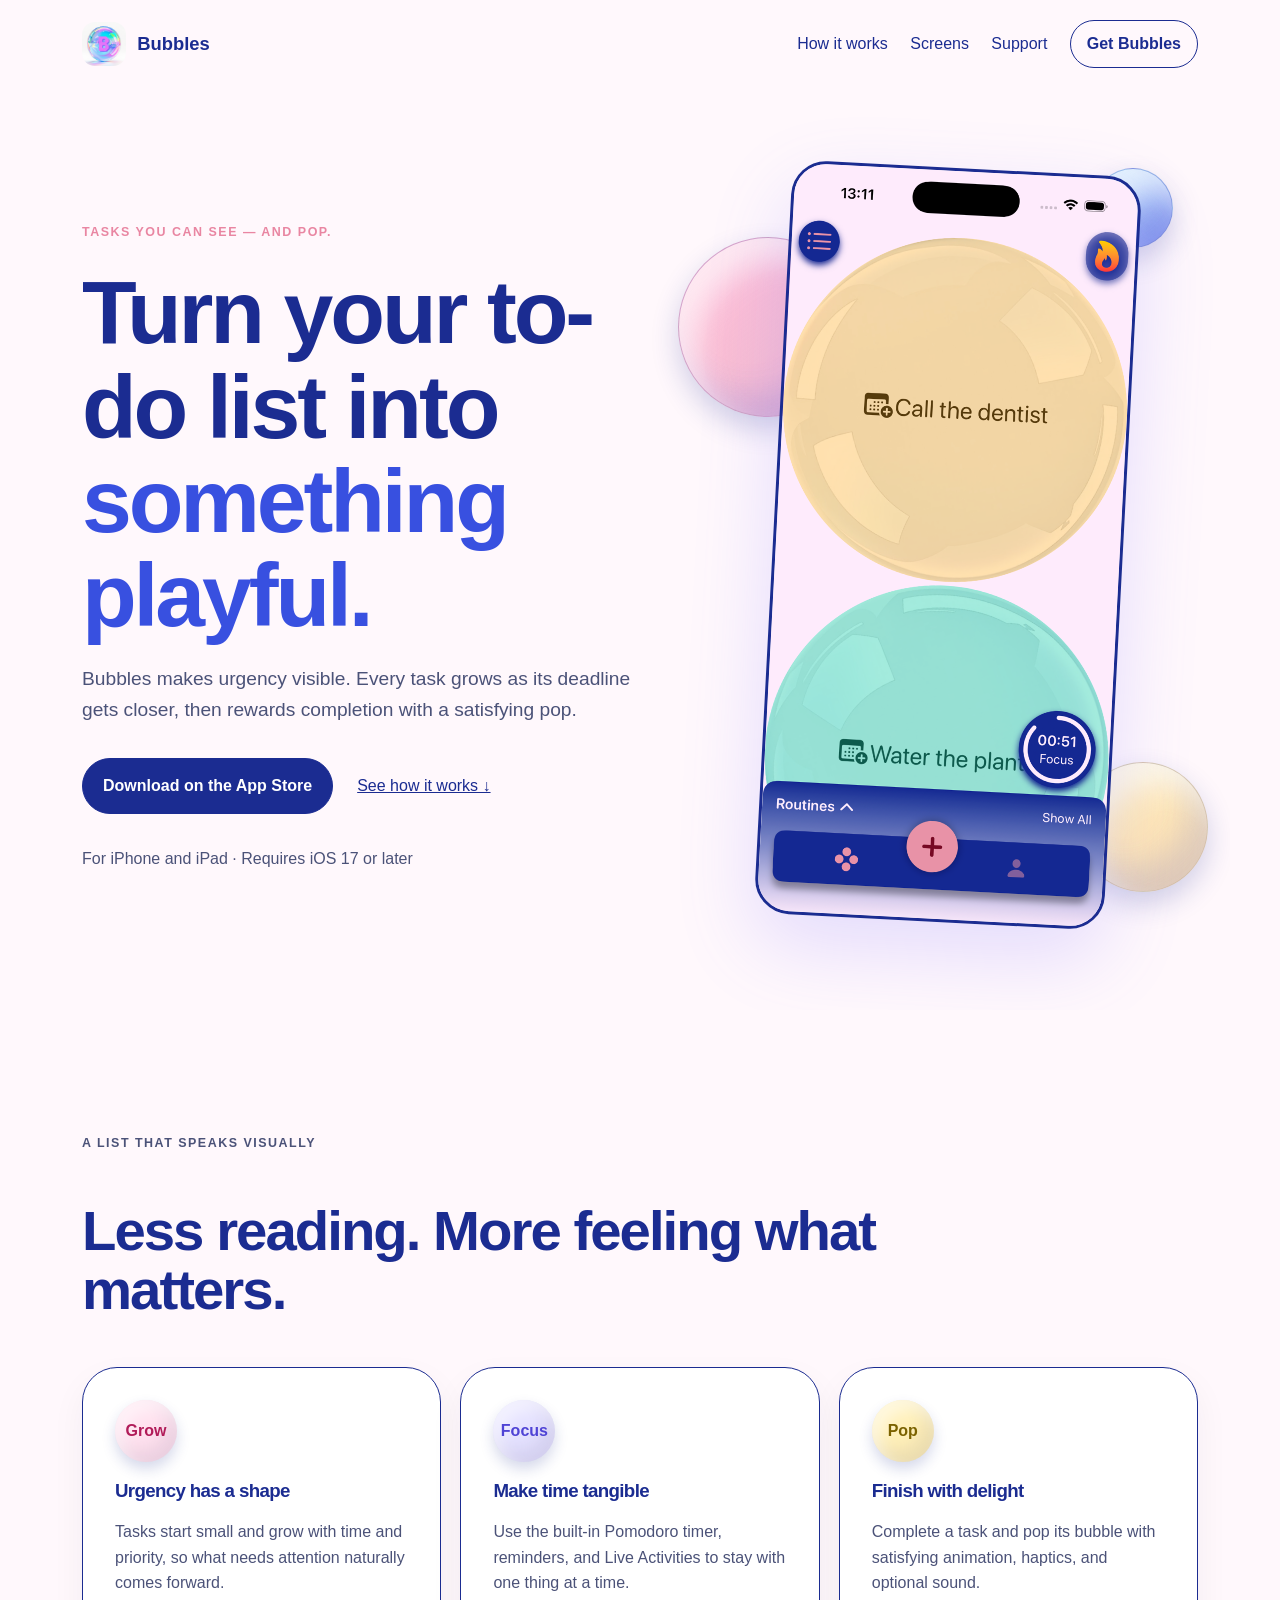
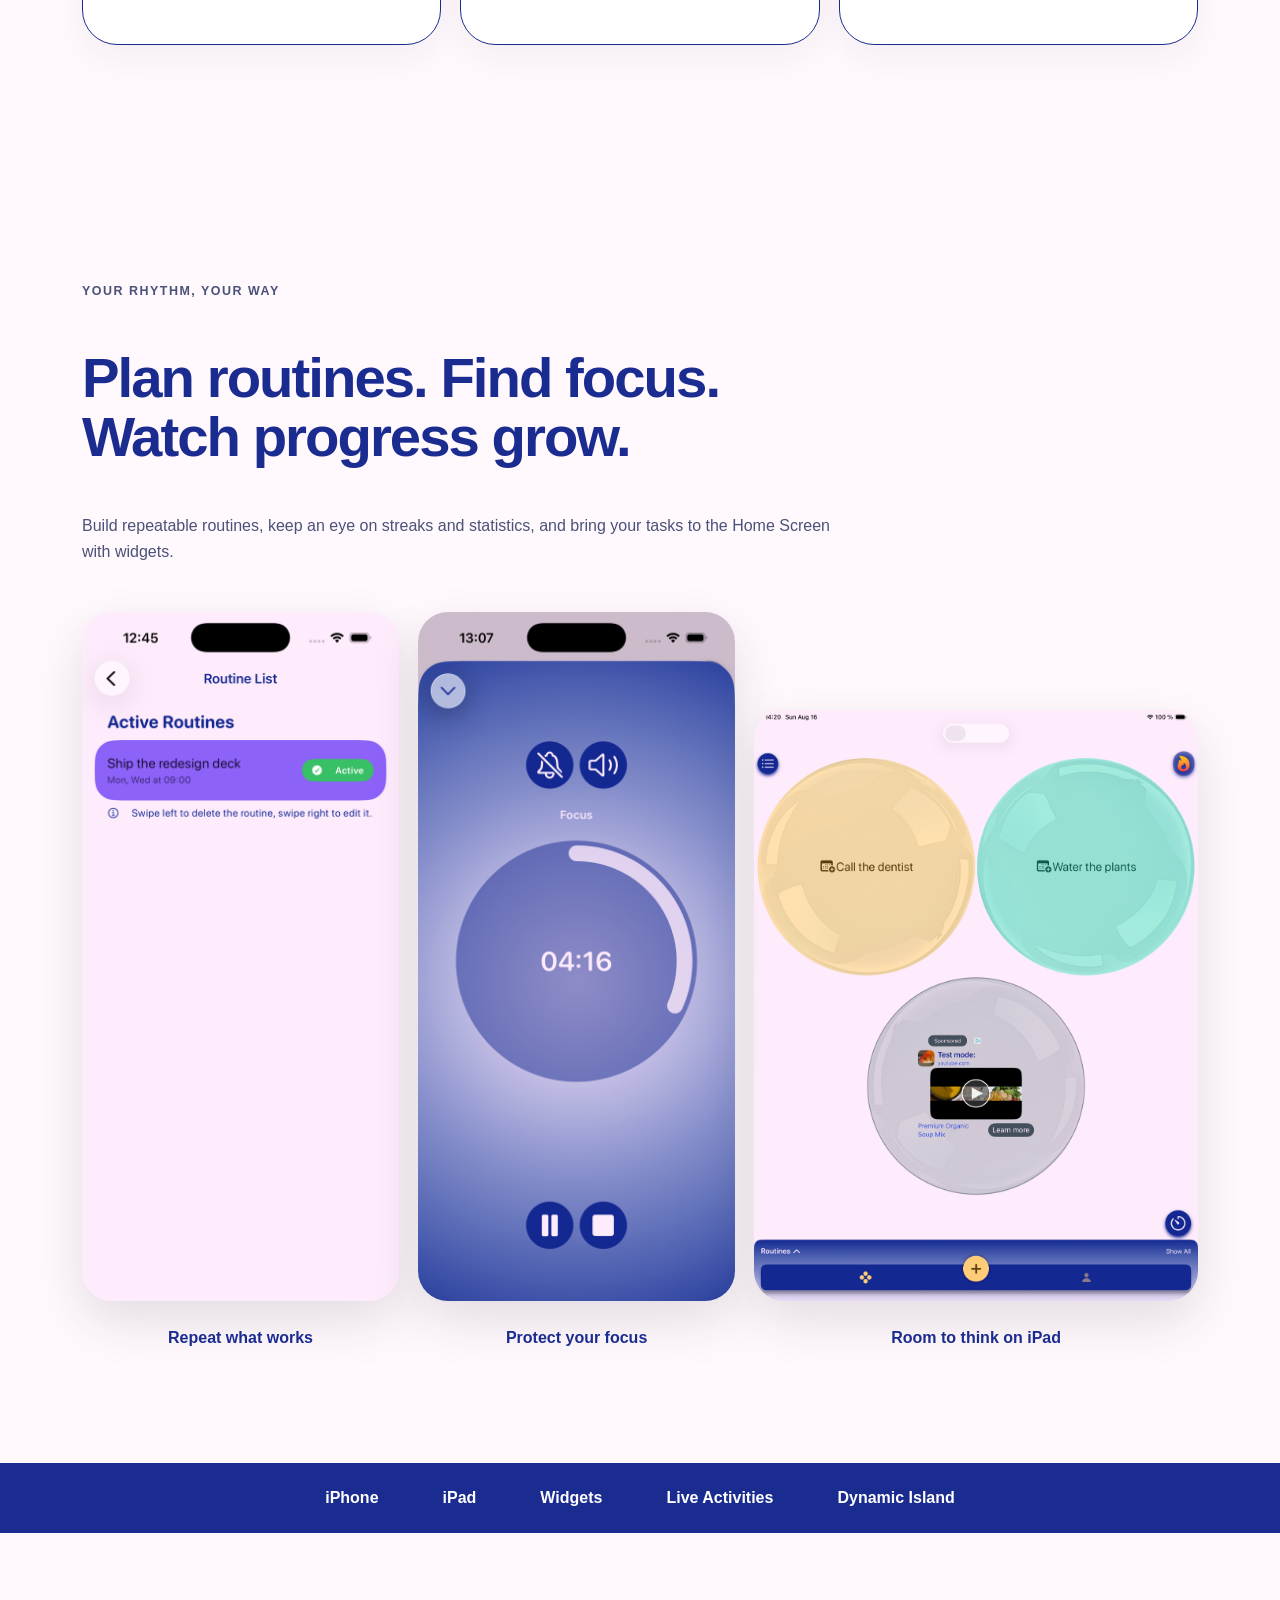
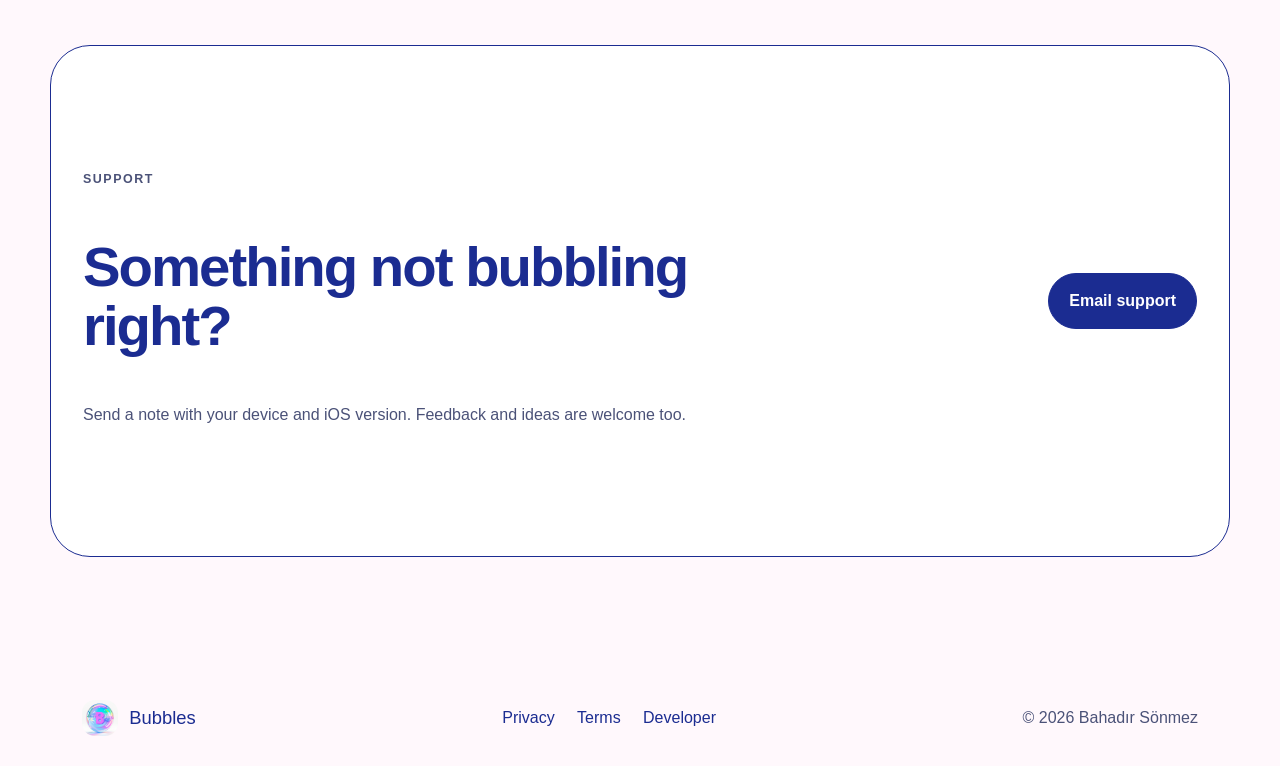
==== index.html @ a6bc2c33 "Launch app marketing site" ====
<!doctype html><html lang="en"><head><meta charset="utf-8"><meta name="viewport" content="width=device-width,initial-scale=1"><title>Bubbles — A playful task manager</title><meta name="description" content="See urgency grow, pop tasks when they are done, and make focus feel playful."><meta name="theme-color" content="#fff7fc"><meta property="og:title" content="Bubbles — Make getting things done feel playful"><meta property="og:description" content="A visual task manager with growing bubbles, routines, Pomodoro, widgets, and Live Activities."><meta property="og:image" content="https://bubbles.bahadirsonmez.com/assets/images/og-image.png"><meta property="og:url" content="https://bubbles.bahadirsonmez.com/"><meta name="twitter:card" content="summary_large_image"><meta name="apple-itunes-app" content="app-id=6738212806, app-argument=https://bubbles.bahadirsonmez.com/"><link rel="canonical" href="https://bubbles.bahadirsonmez.com/"><link rel="icon" href="/assets/images/favicon.png"><link rel="stylesheet" href="/assets/site.css"></head><body>
<a class="skip" href="#main">Skip to content</a><header><a class="logo" href="/"><img src="/assets/images/app-icon.png" width="44" height="44" alt=""><strong>Bubbles</strong></a><nav aria-label="Primary"><a href="#how">How it works</a><a href="#screens">Screens</a><a href="#support">Support</a><a class="pill" href="/download/">Get Bubbles</a></nav></header>
<main id="main"><section class="hero"><div><p class="tag">Tasks you can see — and pop.</p><h1>Turn your to-do list into <em>something playful.</em></h1><p class="intro">Bubbles makes urgency visible. Every task grows as its deadline gets closer, then rewards completion with a satisfying pop.</p><div class="actions"><a class="pill primary" href="/download/">Download on the App Store</a><a href="#how">See how it works ↓</a></div><p class="note">For iPhone and iPad · Requires iOS 17 or later</p></div><div class="art"><i class="bubble b1"></i><i class="bubble b2"></i><i class="bubble b3"></i><img src="/assets/images/bubbles-home.png" alt="Bubbles home screen showing visual tasks" width="390" height="844"></div></section>
<section id="how" class="section"><p class="tag">A list that speaks visually</p><h2>Less reading. More feeling what matters.</h2><div class="cards"><article><b>Grow</b><h3>Urgency has a shape</h3><p>Tasks start small and grow with time and priority, so what needs attention naturally comes forward.</p></article><article><b>Focus</b><h3>Make time tangible</h3><p>Use the built-in Pomodoro timer, reminders, and Live Activities to stay with one thing at a time.</p></article><article><b>Pop</b><h3>Finish with delight</h3><p>Complete a task and pop its bubble with satisfying animation, haptics, and optional sound.</p></article></div></section>
<section id="screens" class="section screens"><div><p class="tag">Your rhythm, your way</p><h2>Plan routines. Find focus. Watch progress grow.</h2><p>Build repeatable routines, keep an eye on streaks and statistics, and bring your tasks to the Home Screen with widgets.</p></div><div class="rail" aria-label="Bubbles app screenshots"><figure><img src="/assets/images/routines.png" alt="Routine list in Bubbles" loading="lazy"><figcaption>Repeat what works</figcaption></figure><figure><img src="/assets/images/pomodoro.png" alt="Pomodoro focus timer in Bubbles" loading="lazy"><figcaption>Protect your focus</figcaption></figure><figure class="wide"><img src="/assets/images/ipad.png" alt="Bubbles task view on iPad" loading="lazy"><figcaption>Room to think on iPad</figcaption></figure></div></section>
<section class="marquee" aria-label="Platforms"><span>iPhone</span><span>iPad</span><span>Widgets</span><span>Live Activities</span><span>Dynamic Island</span></section>
<section id="support" class="section support"><div><p class="tag">Support</p><h2>Something not bubbling right?</h2><p>Send a note with your device and iOS version. Feedback and ideas are welcome too.</p></div><a class="pill primary" href="mailto:sonmezbahad@gmail.com?subject=Bubbles%20Support">Email support</a></section></main>
<footer><a class="logo" href="/"><img src="/assets/images/app-icon.png" width="36" height="36" alt="">Bubbles</a><nav aria-label="Legal"><a href="/legal/privacy_policy.html">Privacy</a><a href="/legal/terms_and_conditions.html">Terms</a><a href="https://bahadirsonmez.com/">Developer</a></nav><p>© <span data-year>2026</span> Bahadır Sönmez</p></footer><script src="/assets/site.js" defer></script></body></html>
---- assets/site.css ----
:root{--ink:#272333;--muted:#696274;--paper:#fff8fc;--pink:#ff5c9d;--purple:#7468ff;--yellow:#ffd965;--line:#eadfe8}
*{box-sizing:border-box}
html{scroll-behavior:smooth}
body{margin:0;background:var(--paper);color:var(--ink);font:16px/1.6 ui-rounded,-apple-system,BlinkMacSystemFont,"Segoe UI",sans-serif}
img{max-width:100%;height:auto}
a{color:inherit}
.skip{position:fixed;top:-5rem;left:1rem;background:white;padding:.8rem;z-index:20}
.skip:focus{top:1rem}
header,footer{max-width:1180px;margin:auto;padding:1.25rem 2rem;display:flex;justify-content:space-between;align-items:center}
header nav,footer nav{display:flex;gap:1.4rem;align-items:center}
header nav a,footer nav a{text-decoration:none}
.logo{display:flex;align-items:center;gap:.7rem;text-decoration:none;font-size:1.15rem}
.logo img{border-radius:13px}
.pill{border:1px solid var(--ink);border-radius:999px;padding:.65rem 1rem;font-weight:750;text-decoration:none}
.primary{background:var(--ink);color:#fff;padding:.9rem 1.25rem}
.hero{max-width:1180px;margin:auto;min-height:730px;padding:5rem 2rem;display:grid;grid-template-columns:1.05fr .95fr;gap:4rem;align-items:center;overflow:hidden}
.tag{text-transform:uppercase;letter-spacing:.12em;color:var(--pink);font-size:.78rem;font-weight:850}
h1,h2,h3{line-height:1.05;letter-spacing:-.035em}
h1{font-size:clamp(3.2rem,7vw,6.6rem);margin:.25em 0}
h1 em{font-style:normal;color:var(--purple)}
h2{font-size:clamp(2.2rem,4.4vw,4.3rem);max-width:820px}
.intro{font-size:1.2rem;color:var(--muted);max-width:600px}
.actions{display:flex;align-items:center;gap:1.5rem;margin:2rem 0}
.note,.section p,footer p{color:var(--muted)}
.art{position:relative;text-align:center}
.art img{width:min(350px,78vw);border-radius:35px;box-shadow:0 30px 80px rgba(116,104,255,.2);transform:rotate(3deg);position:relative}
.bubble{position:absolute;border-radius:50%;filter:blur(.2px)}
.b1{width:180px;height:180px;background:var(--pink);left:-4%;top:9%}
.b2{width:130px;height:130px;background:var(--yellow);right:-2%;bottom:5%}
.b3{width:80px;height:80px;background:var(--purple);right:5%;top:0}
.section{max-width:1180px;margin:auto;padding:7rem 2rem}
.cards{display:grid;grid-template-columns:repeat(3,1fr);gap:1.2rem;margin-top:3rem}
.cards article{background:#fff;border:1px solid var(--line);border-radius:35px;padding:2rem;box-shadow:0 14px 35px rgba(39,35,51,.05)}
.cards b{display:grid;place-items:center;width:62px;height:62px;border-radius:50%;background:#ffe2ef;color:#b11c59}
.cards article:nth-child(2) b{background:#e5e2ff;color:#4f43d5}
.cards article:nth-child(3) b{background:#fff0b9;color:#7b6200}
.screens>div:first-child{max-width:780px}
.rail{display:grid;grid-template-columns:1fr 1fr 1.4fr;gap:1.2rem;align-items:end;margin-top:3rem}
.rail figure{margin:0;text-align:center}
.rail img{border-radius:30px;box-shadow:0 20px 50px rgba(39,35,51,.13)}
figcaption{font-weight:750;margin-top:1rem}
.marquee{padding:1.4rem;display:flex;gap:4rem;justify-content:center;flex-wrap:wrap;background:var(--purple);color:#fff;font-weight:800}
.support{display:flex;justify-content:space-between;align-items:center;border:1px solid var(--line);border-radius:40px;background:#fff;margin-top:7rem;margin-bottom:7rem}
.support>div{max-width:650px}
.download{max-width:720px;margin:10vh auto;text-align:center;padding:3rem 2rem}
.download>img{border-radius:28px}
.copy{border:0;background:none;text-decoration:underline;font:inherit;cursor:pointer}
@media(max-width:800px){header nav>a:not(.pill){display:none}
.hero{grid-template-columns:1fr;text-align:center;padding-top:3rem}
.art{order:-1}
.art img{width:220px}
.actions{justify-content:center;flex-wrap:wrap}
.cards{grid-template-columns:1fr}
.rail{display:flex;overflow:auto}
.rail figure{min-width:190px}
.rail .wide{min-width:310px}
.support,footer{flex-direction:column;align-items:flex-start;gap:1rem}
.section{padding-block:4.5rem}
}
@media(prefers-reduced-motion:reduce){html{scroll-behavior:auto}
.art img{transform:none}
}
:root{--ink:#1b2c91;--muted:#4b5278;--pink:#e986a2;--purple:#3850e0;--yellow:#ffcb77;--line:#cfd4f1}.primary,.marquee{background:#1b2c91}.cards article,.support{border-color:#1b2c91}
.cards b{box-shadow:inset 8px 10px 16px rgba(255,255,255,.55),inset -8px -10px 18px rgba(50,44,90,.1),0 7px 14px rgba(27,44,145,.18)}.bubble{border:1px solid rgba(27,44,145,.18);box-shadow:inset 18px 22px 28px rgba(255,255,255,.65),inset -18px -22px 30px rgba(56,80,224,.16),0 12px 28px rgba(27,44,145,.2)}
.b1{background:linear-gradient(145deg,rgba(255,174,208,.78),rgba(233,134,162,.52))}.b2{background:linear-gradient(145deg,rgba(255,239,187,.9),rgba(255,203,119,.58))}.b3{background:linear-gradient(145deg,rgba(183,232,255,.88),rgba(56,80,224,.56))}.art img{border:3px solid #1b2c91}
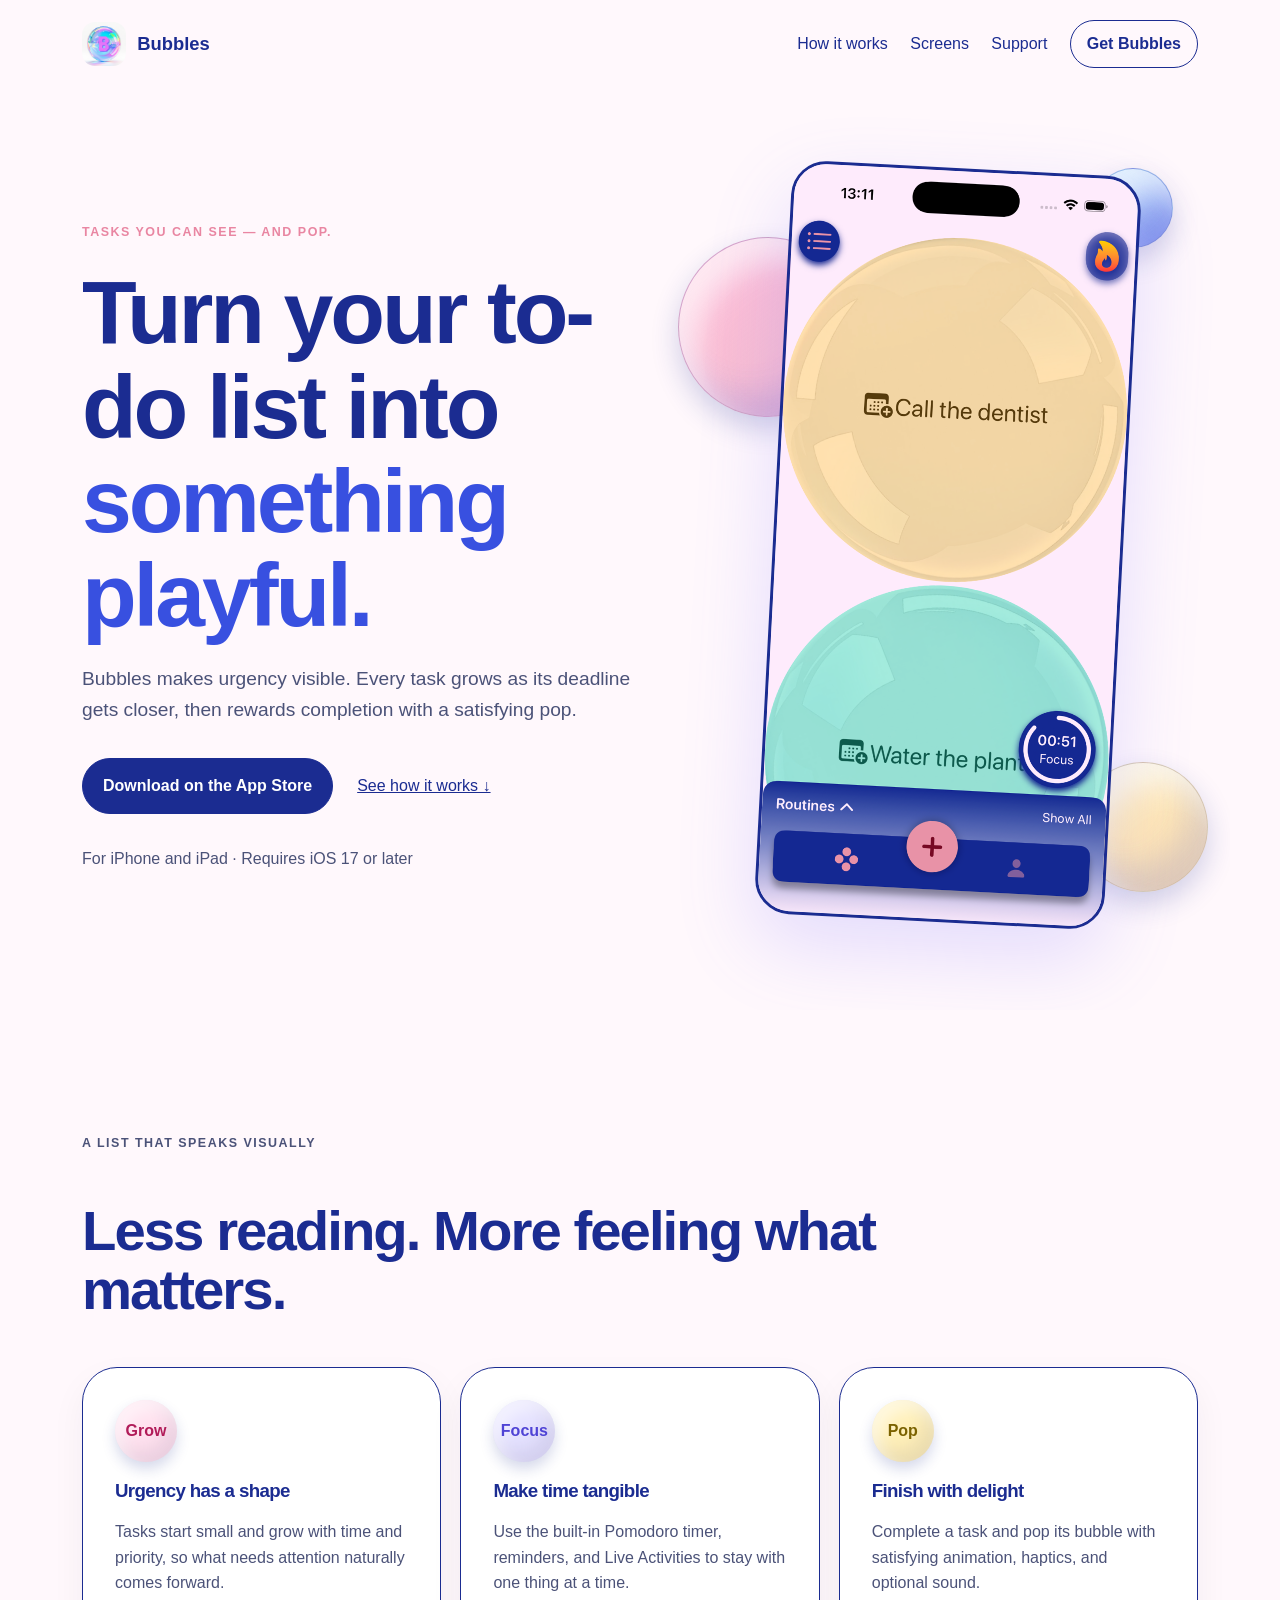
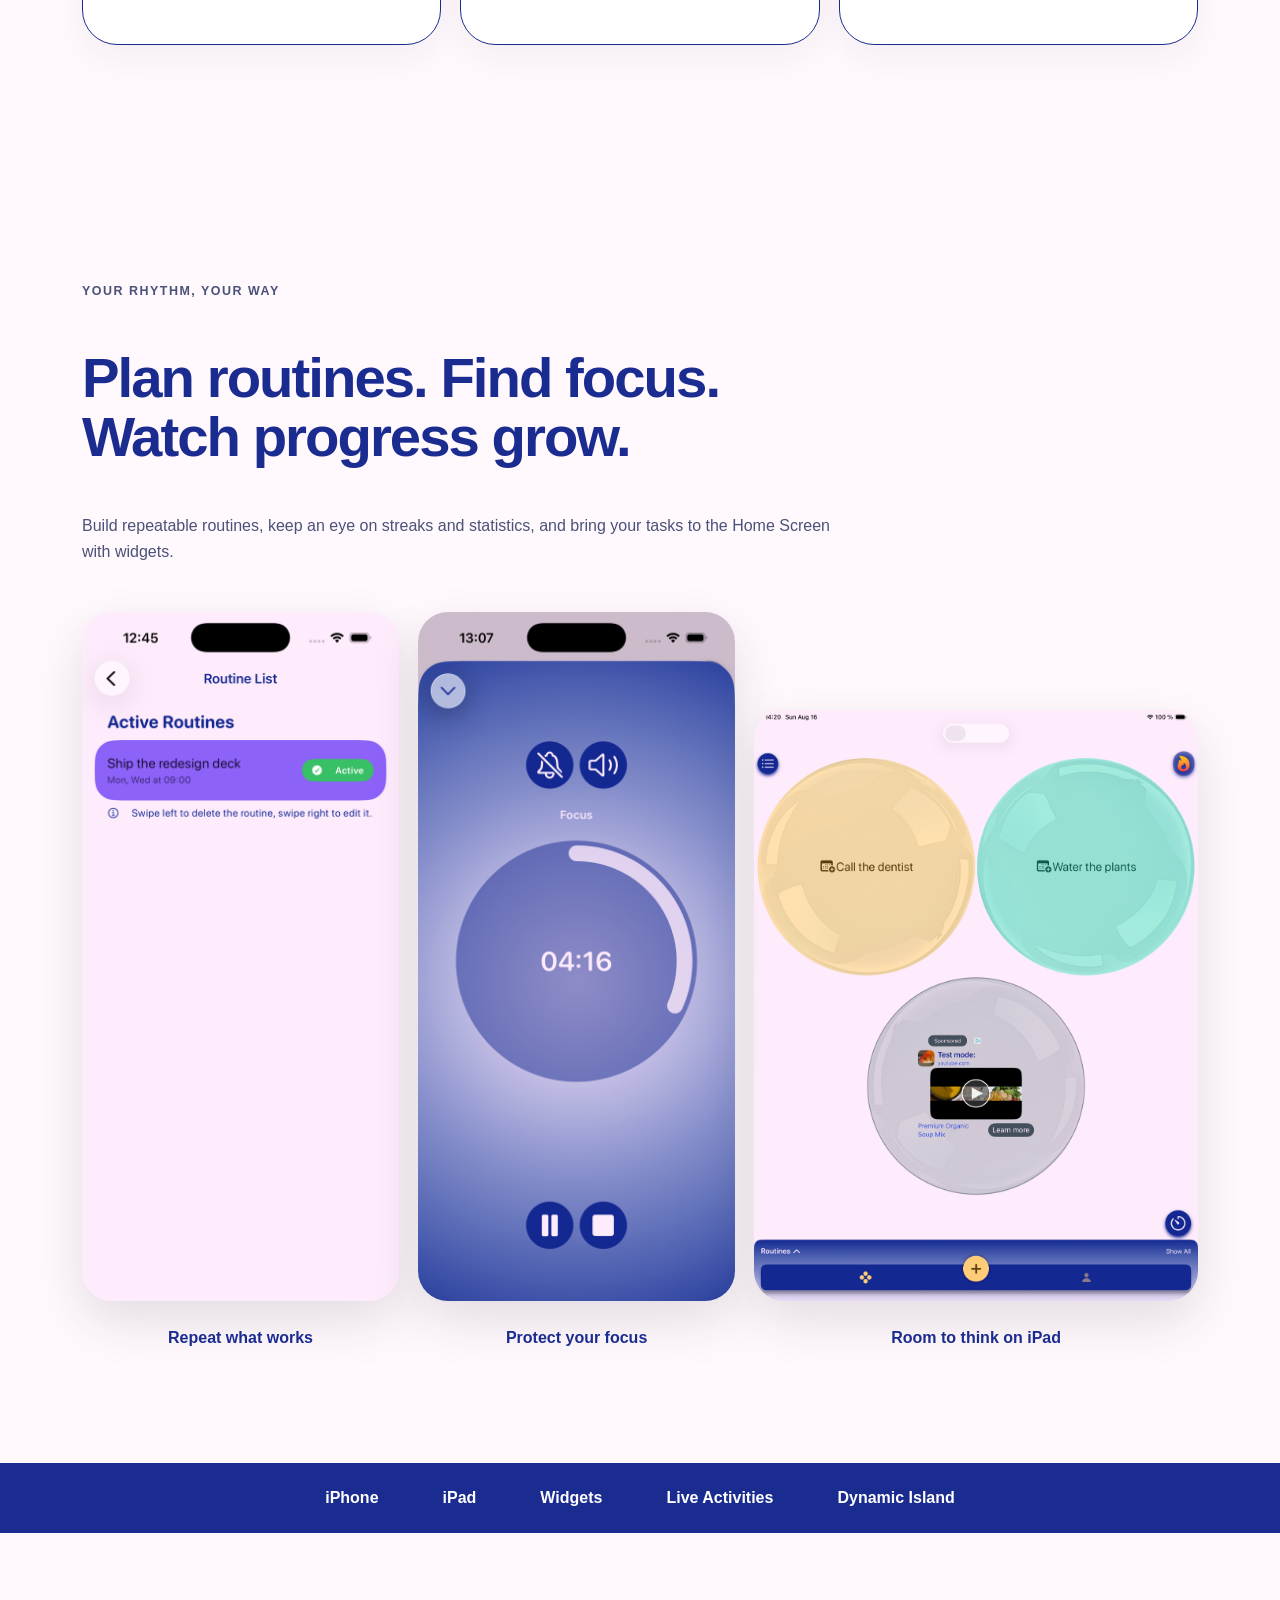
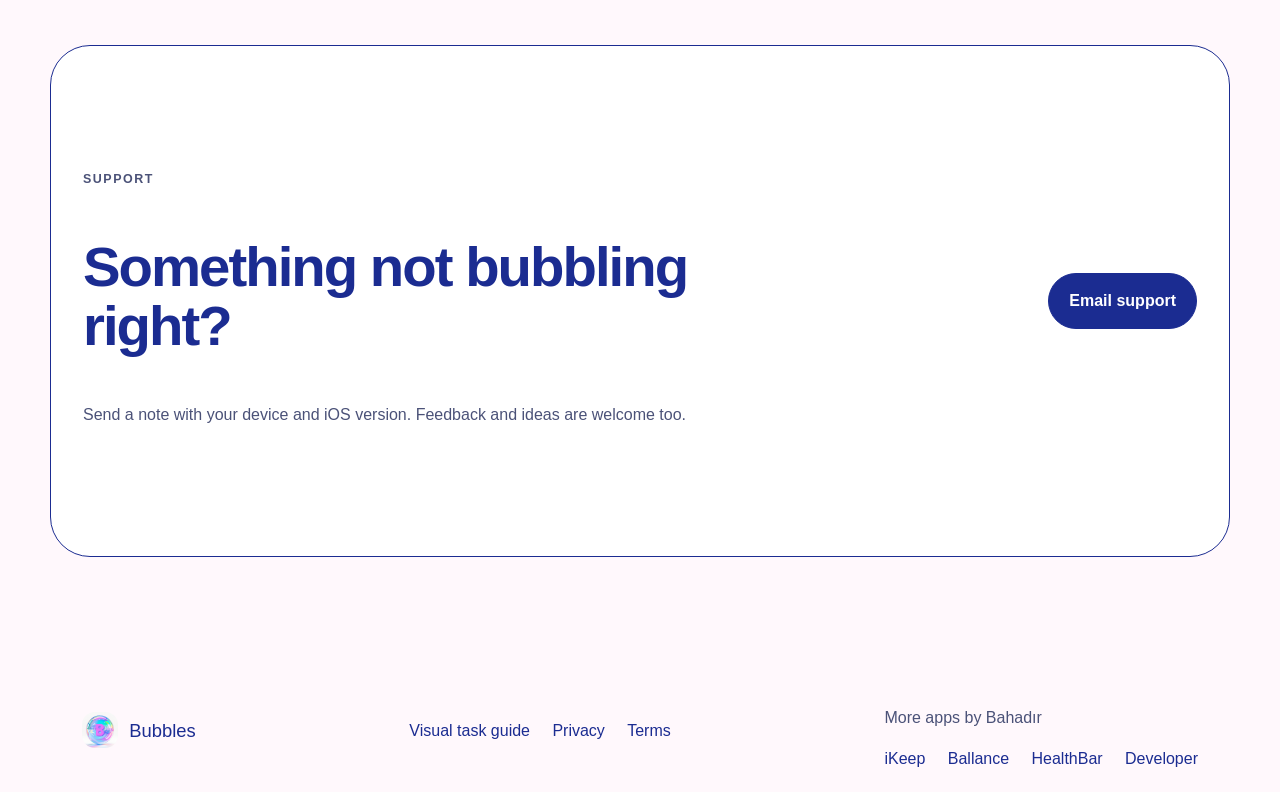
==== commit b12f236e: "Improve technical SEO and add visual task guide" ====
--- a/index.html
+++ b/index.html
@@ -1,8 +1,8 @@
-<!doctype html><html lang="en"><head><meta charset="utf-8"><meta name="viewport" content="width=device-width,initial-scale=1"><title>Bubbles — A playful task manager</title><meta name="description" content="See urgency grow, pop tasks when they are done, and make focus feel playful."><meta name="theme-color" content="#fff7fc"><meta property="og:title" content="Bubbles — Make getting things done feel playful"><meta property="og:description" content="A visual task manager with growing bubbles, routines, Pomodoro, widgets, and Live Activities."><meta property="og:image" content="https://bubbles.bahadirsonmez.com/assets/images/og-image.png"><meta property="og:url" content="https://bubbles.bahadirsonmez.com/"><meta name="twitter:card" content="summary_large_image"><meta name="apple-itunes-app" content="app-id=6738212806, app-argument=https://bubbles.bahadirsonmez.com/"><link rel="canonical" href="https://bubbles.bahadirsonmez.com/"><link rel="icon" href="/assets/images/favicon.png"><link rel="stylesheet" href="/assets/site.css"></head><body>
+<!doctype html><html lang="en"><head><meta charset="utf-8"><meta name="viewport" content="width=device-width,initial-scale=1"><title>Bubbles — Visual Task Manager for iPhone &amp; iPad</title><meta name="description" content="A playful visual task manager where tasks grow with urgency. Plan routines, focus with Pomodoro, and track progress on iPhone and iPad."><meta name="theme-color" content="#fff7fc"><meta property="og:type" content="website"><meta property="og:site_name" content="Bubbles"><meta property="og:locale" content="en_US"><meta property="og:title" content="Bubbles — A Visual Task Manager"><meta property="og:description" content="See urgency grow, focus with Pomodoro, and pop tasks when they are done."><meta property="og:image" content="https://bubbles.bahadirsonmez.com/assets/images/og-image.png"><meta property="og:image:width" content="1200"><meta property="og:image:height" content="630"><meta property="og:image:alt" content="Bubbles visual task manager"><meta property="og:url" content="https://bubbles.bahadirsonmez.com/"><meta name="twitter:card" content="summary_large_image"><meta name="twitter:title" content="Bubbles — A Visual Task Manager"><meta name="twitter:description" content="Growing task bubbles, routines, Pomodoro, widgets, and Live Activities for iPhone and iPad."><meta name="twitter:image" content="https://bubbles.bahadirsonmez.com/assets/images/og-image.png"><meta name="twitter:image:alt" content="Bubbles visual task manager"><meta name="apple-itunes-app" content="app-id=6738212806, app-argument=https://bubbles.bahadirsonmez.com/"><link rel="canonical" href="https://bubbles.bahadirsonmez.com/"><link rel="icon" href="/assets/images/favicon.png"><link rel="stylesheet" href="/assets/site.css"><script type="application/ld+json">{"@context":"https://schema.org","@type":"SoftwareApplication","name":"Bubbles","applicationCategory":"ProductivityApplication","operatingSystem":"iOS 17 or later, iPadOS","description":"A visual task manager with growing task bubbles, routines, Pomodoro focus sessions, widgets, and Live Activities.","image":"https://bubbles.bahadirsonmez.com/assets/images/app-icon.png","url":"https://bubbles.bahadirsonmez.com/","downloadUrl":"https://apps.apple.com/app/id6738212806","installUrl":"https://apps.apple.com/app/id6738212806","offers":{"@type":"Offer","price":"0","priceCurrency":"USD"},"author":{"@type":"Person","name":"Bahadır Sönmez","url":"https://bahadirsonmez.com/"}}</script></head><body>
 <a class="skip" href="#main">Skip to content</a><header><a class="logo" href="/"><img src="/assets/images/app-icon.png" width="44" height="44" alt=""><strong>Bubbles</strong></a><nav aria-label="Primary"><a href="#how">How it works</a><a href="#screens">Screens</a><a href="#support">Support</a><a class="pill" href="/download/">Get Bubbles</a></nav></header>
 <main id="main"><section class="hero"><div><p class="tag">Tasks you can see — and pop.</p><h1>Turn your to-do list into <em>something playful.</em></h1><p class="intro">Bubbles makes urgency visible. Every task grows as its deadline gets closer, then rewards completion with a satisfying pop.</p><div class="actions"><a class="pill primary" href="/download/">Download on the App Store</a><a href="#how">See how it works ↓</a></div><p class="note">For iPhone and iPad · Requires iOS 17 or later</p></div><div class="art"><i class="bubble b1"></i><i class="bubble b2"></i><i class="bubble b3"></i><img src="/assets/images/bubbles-home.png" alt="Bubbles home screen showing visual tasks" width="390" height="844"></div></section>
 <section id="how" class="section"><p class="tag">A list that speaks visually</p><h2>Less reading. More feeling what matters.</h2><div class="cards"><article><b>Grow</b><h3>Urgency has a shape</h3><p>Tasks start small and grow with time and priority, so what needs attention naturally comes forward.</p></article><article><b>Focus</b><h3>Make time tangible</h3><p>Use the built-in Pomodoro timer, reminders, and Live Activities to stay with one thing at a time.</p></article><article><b>Pop</b><h3>Finish with delight</h3><p>Complete a task and pop its bubble with satisfying animation, haptics, and optional sound.</p></article></div></section>
 <section id="screens" class="section screens"><div><p class="tag">Your rhythm, your way</p><h2>Plan routines. Find focus. Watch progress grow.</h2><p>Build repeatable routines, keep an eye on streaks and statistics, and bring your tasks to the Home Screen with widgets.</p></div><div class="rail" aria-label="Bubbles app screenshots"><figure><img src="/assets/images/routines.png" alt="Routine list in Bubbles" loading="lazy"><figcaption>Repeat what works</figcaption></figure><figure><img src="/assets/images/pomodoro.png" alt="Pomodoro focus timer in Bubbles" loading="lazy"><figcaption>Protect your focus</figcaption></figure><figure class="wide"><img src="/assets/images/ipad.png" alt="Bubbles task view on iPad" loading="lazy"><figcaption>Room to think on iPad</figcaption></figure></div></section>
 <section class="marquee" aria-label="Platforms"><span>iPhone</span><span>iPad</span><span>Widgets</span><span>Live Activities</span><span>Dynamic Island</span></section>
 <section id="support" class="section support"><div><p class="tag">Support</p><h2>Something not bubbling right?</h2><p>Send a note with your device and iOS version. Feedback and ideas are welcome too.</p></div><a class="pill primary" href="mailto:sonmezbahad@gmail.com?subject=Bubbles%20Support">Email support</a></section></main>
-<footer><a class="logo" href="/"><img src="/assets/images/app-icon.png" width="36" height="36" alt="">Bubbles</a><nav aria-label="Legal"><a href="/legal/privacy_policy.html">Privacy</a><a href="/legal/terms_and_conditions.html">Terms</a><a href="https://bahadirsonmez.com/">Developer</a></nav><p>© <span data-year>2026</span> Bahadır Sönmez</p></footer><script src="/assets/site.js" defer></script></body></html>
+<footer><a class="logo" href="/"><img src="/assets/images/app-icon.png" width="36" height="36" alt="">Bubbles</a><nav aria-label="Explore"><a href="/visual-task-manager/">Visual task guide</a><a href="/legal/privacy_policy.html">Privacy</a><a href="/legal/terms_and_conditions.html">Terms</a></nav><div><p>More apps by Bahadır</p><nav aria-label="More apps by Bahadır Sönmez"><a href="https://ikeep.bahadirsonmez.com/">iKeep</a><a href="https://ballance.bahadirsonmez.com/">Ballance</a><a href="https://healthbar.bahadirsonmez.com/">HealthBar</a><a href="https://bahadirsonmez.com/">Developer</a></nav></div></footer><script src="/assets/site.js" defer></script></body></html>
--- a/assets/site.css
+++ b/assets/site.css
@@ -45,6 +45,7 @@
 .download{max-width:720px;margin:10vh auto;text-align:center;padding:3rem 2rem}
 .download>img{border-radius:28px}
 .copy{border:0;background:none;text-decoration:underline;font:inherit;cursor:pointer}
+.legal{max-width:850px;margin:auto;padding:3rem 2rem}.legal h1{font-size:clamp(2.5rem,7vw,4.5rem)}.legal h2{font-size:1.8rem;margin-top:2.2rem}.legal h3{font-size:1.25rem}.legal p,.legal li{color:var(--muted)}
 @media(max-width:800px){header nav>a:not(.pill){display:none}
 .hero{grid-template-columns:1fr;text-align:center;padding-top:3rem}
 .art{order:-1}
@@ -60,6 +61,7 @@
 @media(prefers-reduced-motion:reduce){html{scroll-behavior:auto}
 .art img{transform:none}
 }
+.usecase-hero{min-height:640px}.faq-list{max-width:860px;margin:2.5rem 0}.faq-list details{background:#fff;border:1px solid var(--line);border-radius:22px;padding:1.1rem 1.3rem;margin:.8rem 0}.faq-list summary{font-weight:800;cursor:pointer}.faq-list details p{margin-bottom:.2rem}
 :root{--ink:#1b2c91;--muted:#4b5278;--pink:#e986a2;--purple:#3850e0;--yellow:#ffcb77;--line:#cfd4f1}.primary,.marquee{background:#1b2c91}.cards article,.support{border-color:#1b2c91}
 .cards b{box-shadow:inset 8px 10px 16px rgba(255,255,255,.55),inset -8px -10px 18px rgba(50,44,90,.1),0 7px 14px rgba(27,44,145,.18)}.bubble{border:1px solid rgba(27,44,145,.18);box-shadow:inset 18px 22px 28px rgba(255,255,255,.65),inset -18px -22px 30px rgba(56,80,224,.16),0 12px 28px rgba(27,44,145,.2)}
 .b1{background:linear-gradient(145deg,rgba(255,174,208,.78),rgba(233,134,162,.52))}.b2{background:linear-gradient(145deg,rgba(255,239,187,.9),rgba(255,203,119,.58))}.b3{background:linear-gradient(145deg,rgba(183,232,255,.88),rgba(56,80,224,.56))}.art img{border:3px solid #1b2c91}
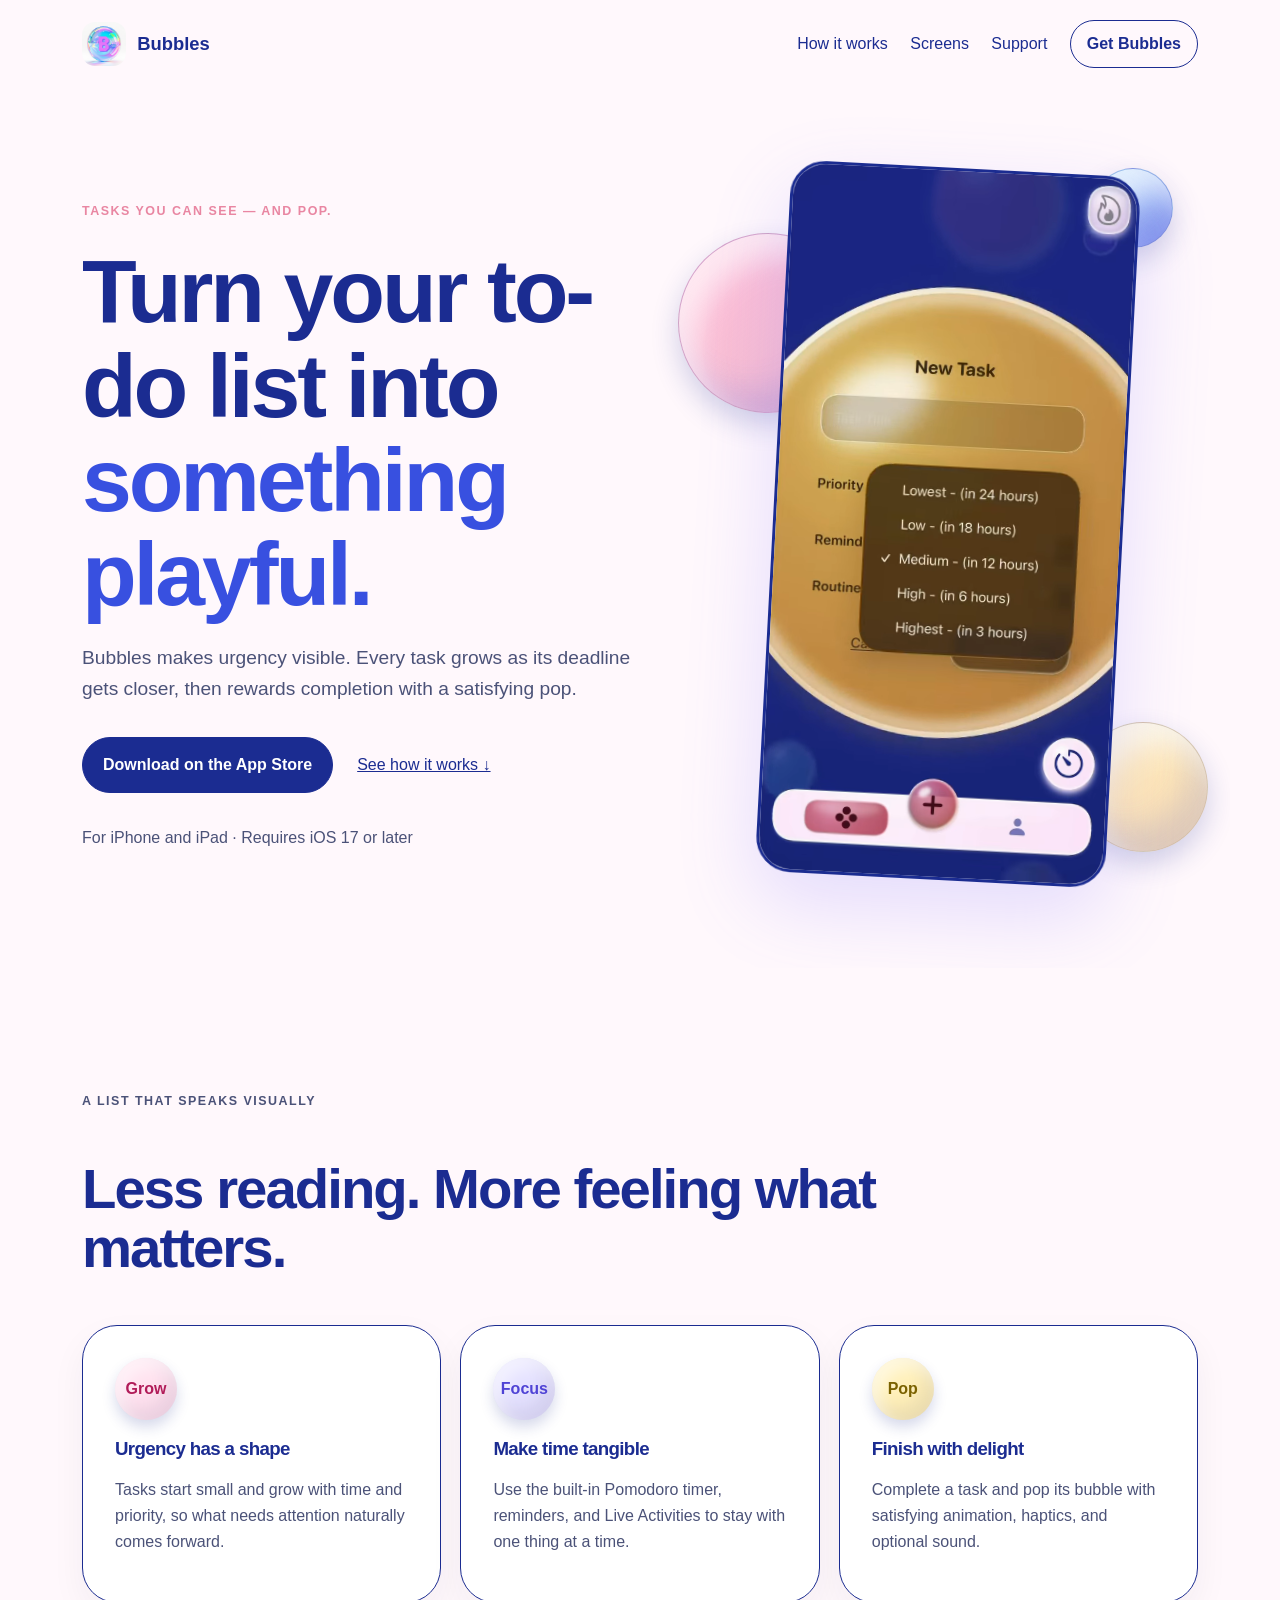
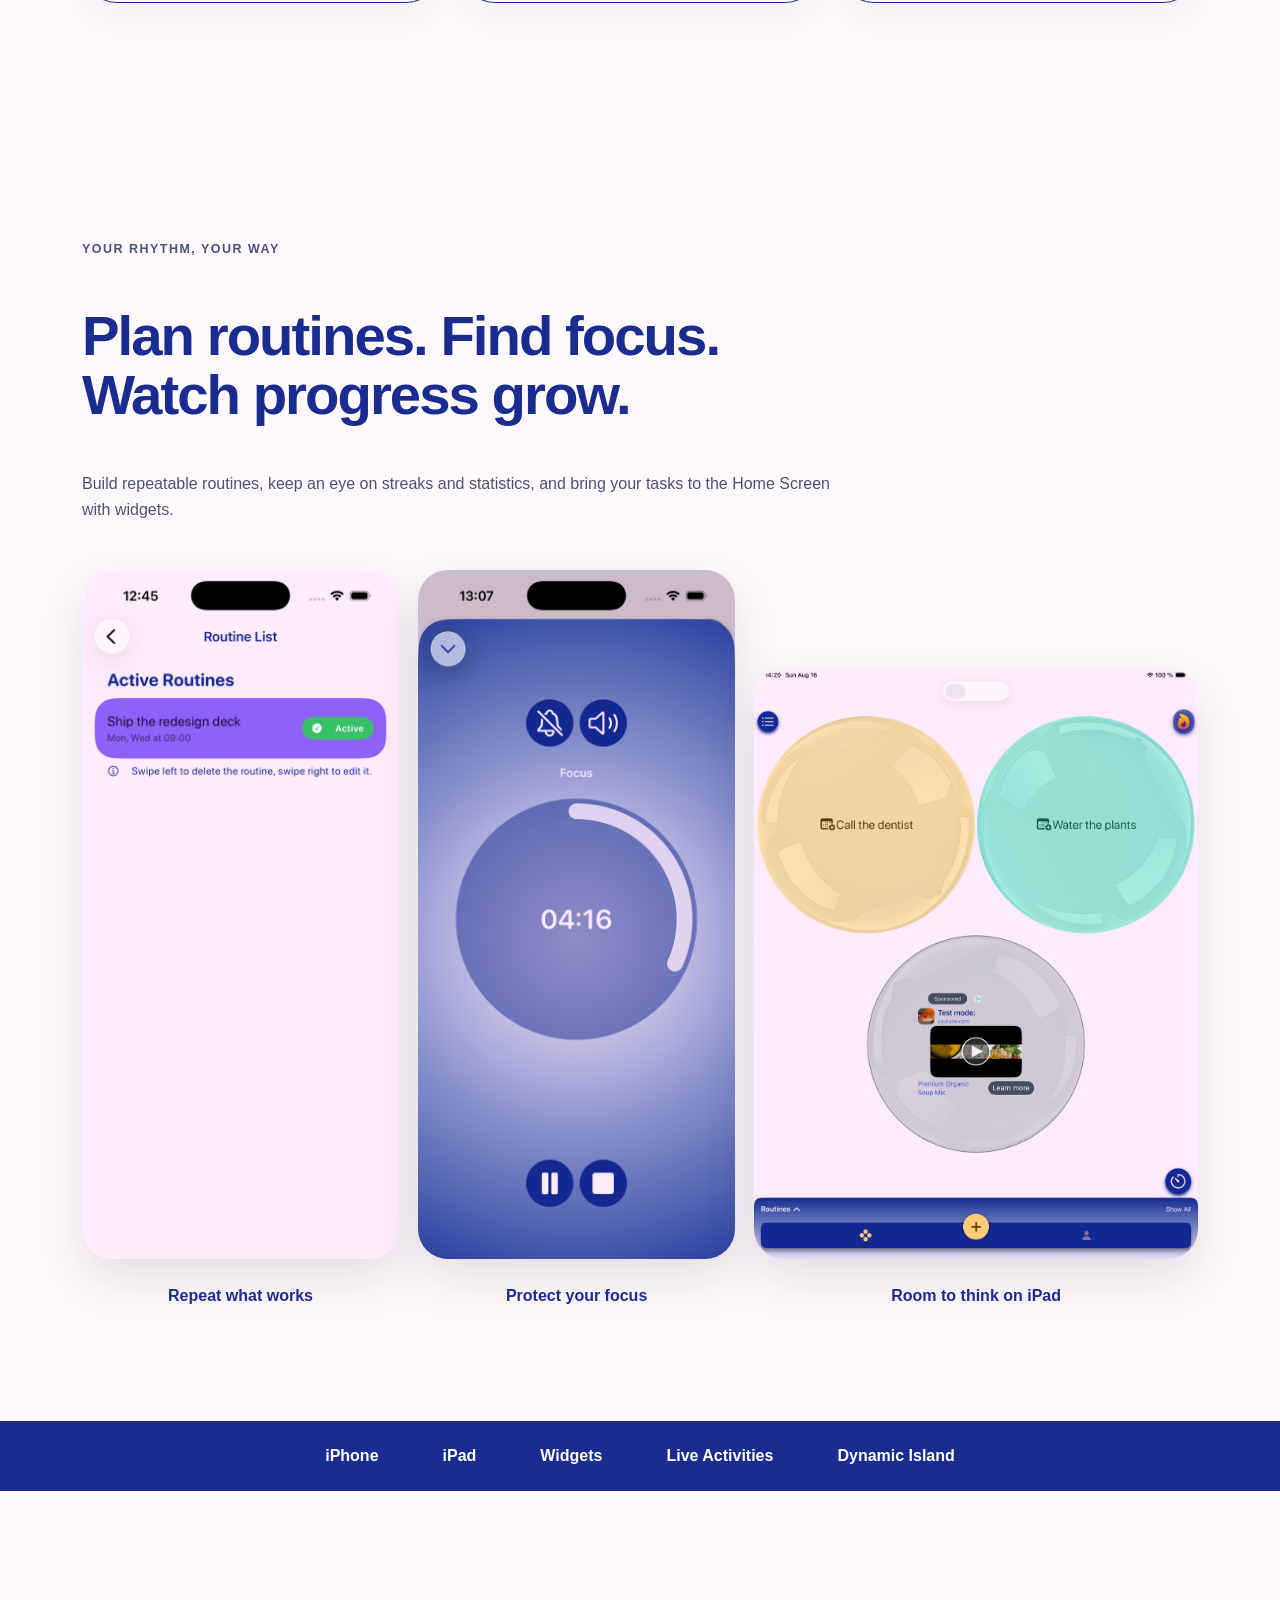
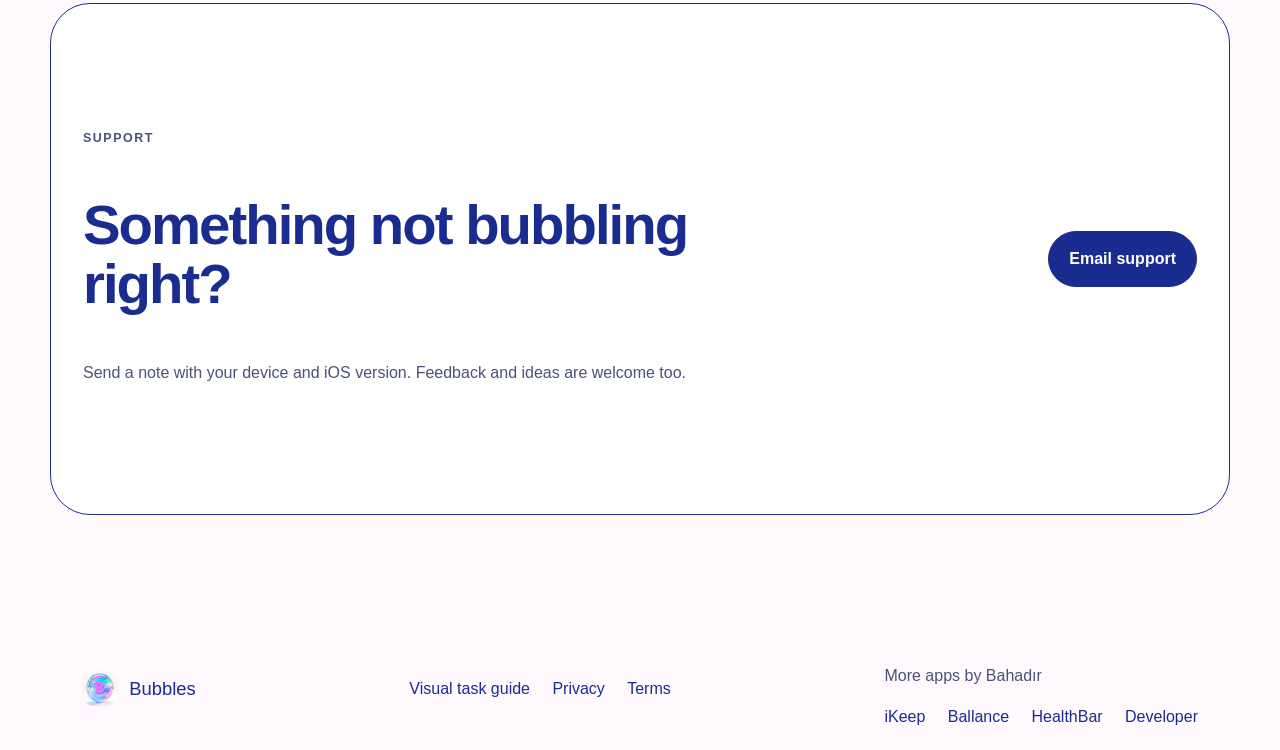
==== commit 1a9d961c: "feat: add optimized looping hero demo" ====
--- a/index.html
+++ b/index.html
@@ -1,6 +1,6 @@
 <!doctype html><html lang="en"><head><meta charset="utf-8"><meta name="viewport" content="width=device-width,initial-scale=1"><title>Bubbles — Visual Task Manager for iPhone &amp; iPad</title><meta name="description" content="A playful visual task manager where tasks grow with urgency. Plan routines, focus with Pomodoro, and track progress on iPhone and iPad."><meta name="theme-color" content="#fff7fc"><meta property="og:type" content="website"><meta property="og:site_name" content="Bubbles"><meta property="og:locale" content="en_US"><meta property="og:title" content="Bubbles — A Visual Task Manager"><meta property="og:description" content="See urgency grow, focus with Pomodoro, and pop tasks when they are done."><meta property="og:image" content="https://bubbles.bahadirsonmez.com/assets/images/og-image.png"><meta property="og:image:width" content="1200"><meta property="og:image:height" content="630"><meta property="og:image:alt" content="Bubbles visual task manager"><meta property="og:url" content="https://bubbles.bahadirsonmez.com/"><meta name="twitter:card" content="summary_large_image"><meta name="twitter:title" content="Bubbles — A Visual Task Manager"><meta name="twitter:description" content="Growing task bubbles, routines, Pomodoro, widgets, and Live Activities for iPhone and iPad."><meta name="twitter:image" content="https://bubbles.bahadirsonmez.com/assets/images/og-image.png"><meta name="twitter:image:alt" content="Bubbles visual task manager"><meta name="apple-itunes-app" content="app-id=6738212806, app-argument=https://bubbles.bahadirsonmez.com/"><link rel="canonical" href="https://bubbles.bahadirsonmez.com/"><link rel="icon" href="/assets/images/favicon.png"><link rel="stylesheet" href="/assets/site.css"><script type="application/ld+json">{"@context":"https://schema.org","@type":"SoftwareApplication","name":"Bubbles","applicationCategory":"ProductivityApplication","operatingSystem":"iOS 17 or later, iPadOS","description":"A visual task manager with growing task bubbles, routines, Pomodoro focus sessions, widgets, and Live Activities.","image":"https://bubbles.bahadirsonmez.com/assets/images/app-icon.png","url":"https://bubbles.bahadirsonmez.com/","downloadUrl":"https://apps.apple.com/app/id6738212806","installUrl":"https://apps.apple.com/app/id6738212806","offers":{"@type":"Offer","price":"0","priceCurrency":"USD"},"author":{"@type":"Person","name":"Bahadır Sönmez","url":"https://bahadirsonmez.com/"}}</script></head><body>
 <a class="skip" href="#main">Skip to content</a><header><a class="logo" href="/"><img src="/assets/images/app-icon.png" width="44" height="44" alt=""><strong>Bubbles</strong></a><nav aria-label="Primary"><a href="#how">How it works</a><a href="#screens">Screens</a><a href="#support">Support</a><a class="pill" href="/download/">Get Bubbles</a></nav></header>
-<main id="main"><section class="hero"><div><p class="tag">Tasks you can see — and pop.</p><h1>Turn your to-do list into <em>something playful.</em></h1><p class="intro">Bubbles makes urgency visible. Every task grows as its deadline gets closer, then rewards completion with a satisfying pop.</p><div class="actions"><a class="pill primary" href="/download/">Download on the App Store</a><a href="#how">See how it works ↓</a></div><p class="note">For iPhone and iPad · Requires iOS 17 or later</p></div><div class="art"><i class="bubble b1"></i><i class="bubble b2"></i><i class="bubble b3"></i><img src="/assets/images/bubbles-home.png" alt="Bubbles home screen showing visual tasks" width="390" height="844"></div></section>
+<main id="main"><section class="hero"><div><p class="tag">Tasks you can see — and pop.</p><h1>Turn your to-do list into <em>something playful.</em></h1><p class="intro">Bubbles makes urgency visible. Every task grows as its deadline gets closer, then rewards completion with a satisfying pop.</p><div class="actions"><a class="pill primary" href="/download/">Download on the App Store</a><a href="#how">See how it works ↓</a></div><p class="note">For iPhone and iPad · Requires iOS 17 or later</p></div><div class="art"><i class="bubble b1"></i><i class="bubble b2"></i><i class="bubble b3"></i><video class="hero-demo" autoplay loop muted playsinline preload="metadata" poster="/assets/images/bubbles-home.png" width="590" height="1200" aria-label="Bubbles app showing visual tasks in action"><source src="/assets/bubbles-demo.webm" type="video/webm"><source src="/assets/bubbles-demo.mp4" type="video/mp4"><img src="/assets/images/bubbles-home.png" alt="Bubbles home screen showing visual tasks" width="390" height="844"></video></div></section>
 <section id="how" class="section"><p class="tag">A list that speaks visually</p><h2>Less reading. More feeling what matters.</h2><div class="cards"><article><b>Grow</b><h3>Urgency has a shape</h3><p>Tasks start small and grow with time and priority, so what needs attention naturally comes forward.</p></article><article><b>Focus</b><h3>Make time tangible</h3><p>Use the built-in Pomodoro timer, reminders, and Live Activities to stay with one thing at a time.</p></article><article><b>Pop</b><h3>Finish with delight</h3><p>Complete a task and pop its bubble with satisfying animation, haptics, and optional sound.</p></article></div></section>
 <section id="screens" class="section screens"><div><p class="tag">Your rhythm, your way</p><h2>Plan routines. Find focus. Watch progress grow.</h2><p>Build repeatable routines, keep an eye on streaks and statistics, and bring your tasks to the Home Screen with widgets.</p></div><div class="rail" aria-label="Bubbles app screenshots"><figure><img src="/assets/images/routines.png" alt="Routine list in Bubbles" loading="lazy"><figcaption>Repeat what works</figcaption></figure><figure><img src="/assets/images/pomodoro.png" alt="Pomodoro focus timer in Bubbles" loading="lazy"><figcaption>Protect your focus</figcaption></figure><figure class="wide"><img src="/assets/images/ipad.png" alt="Bubbles task view on iPad" loading="lazy"><figcaption>Room to think on iPad</figcaption></figure></div></section>
 <section class="marquee" aria-label="Platforms"><span>iPhone</span><span>iPad</span><span>Widgets</span><span>Live Activities</span><span>Dynamic Island</span></section>
--- a/assets/site.css
+++ b/assets/site.css
@@ -23,7 +23,8 @@
 .actions{display:flex;align-items:center;gap:1.5rem;margin:2rem 0}
 .note,.section p,footer p{color:var(--muted)}
 .art{position:relative;text-align:center}
-.art img{width:min(350px,78vw);border-radius:35px;box-shadow:0 30px 80px rgba(116,104,255,.2);transform:rotate(3deg);position:relative}
+.art img,.art video{width:min(350px,78vw);height:auto;border-radius:35px;box-shadow:0 30px 80px rgba(116,104,255,.2);transform:rotate(3deg);position:relative}
+.art video{display:inline-block;aspect-ratio:59/120;object-fit:cover;background:#fff}
 .bubble{position:absolute;border-radius:50%;filter:blur(.2px)}
 .b1{width:180px;height:180px;background:var(--pink);left:-4%;top:9%}
 .b2{width:130px;height:130px;background:var(--yellow);right:-2%;bottom:5%}
@@ -49,7 +50,7 @@
 @media(max-width:800px){header nav>a:not(.pill){display:none}
 .hero{grid-template-columns:1fr;text-align:center;padding-top:3rem}
 .art{order:-1}
-.art img{width:220px}
+.art img,.art video{width:220px}
 .actions{justify-content:center;flex-wrap:wrap}
 .cards{grid-template-columns:1fr}
 .rail{display:flex;overflow:auto}
@@ -59,9 +60,9 @@
 .section{padding-block:4.5rem}
 }
 @media(prefers-reduced-motion:reduce){html{scroll-behavior:auto}
-.art img{transform:none}
+.art img,.art video{transform:none}
 }
 .usecase-hero{min-height:640px}.faq-list{max-width:860px;margin:2.5rem 0}.faq-list details{background:#fff;border:1px solid var(--line);border-radius:22px;padding:1.1rem 1.3rem;margin:.8rem 0}.faq-list summary{font-weight:800;cursor:pointer}.faq-list details p{margin-bottom:.2rem}
 :root{--ink:#1b2c91;--muted:#4b5278;--pink:#e986a2;--purple:#3850e0;--yellow:#ffcb77;--line:#cfd4f1}.primary,.marquee{background:#1b2c91}.cards article,.support{border-color:#1b2c91}
 .cards b{box-shadow:inset 8px 10px 16px rgba(255,255,255,.55),inset -8px -10px 18px rgba(50,44,90,.1),0 7px 14px rgba(27,44,145,.18)}.bubble{border:1px solid rgba(27,44,145,.18);box-shadow:inset 18px 22px 28px rgba(255,255,255,.65),inset -18px -22px 30px rgba(56,80,224,.16),0 12px 28px rgba(27,44,145,.2)}
-.b1{background:linear-gradient(145deg,rgba(255,174,208,.78),rgba(233,134,162,.52))}.b2{background:linear-gradient(145deg,rgba(255,239,187,.9),rgba(255,203,119,.58))}.b3{background:linear-gradient(145deg,rgba(183,232,255,.88),rgba(56,80,224,.56))}.art img{border:3px solid #1b2c91}
+.b1{background:linear-gradient(145deg,rgba(255,174,208,.78),rgba(233,134,162,.52))}.b2{background:linear-gradient(145deg,rgba(255,239,187,.9),rgba(255,203,119,.58))}.b3{background:linear-gradient(145deg,rgba(183,232,255,.88),rgba(56,80,224,.56))}.art img,.art video{border:3px solid #1b2c91}
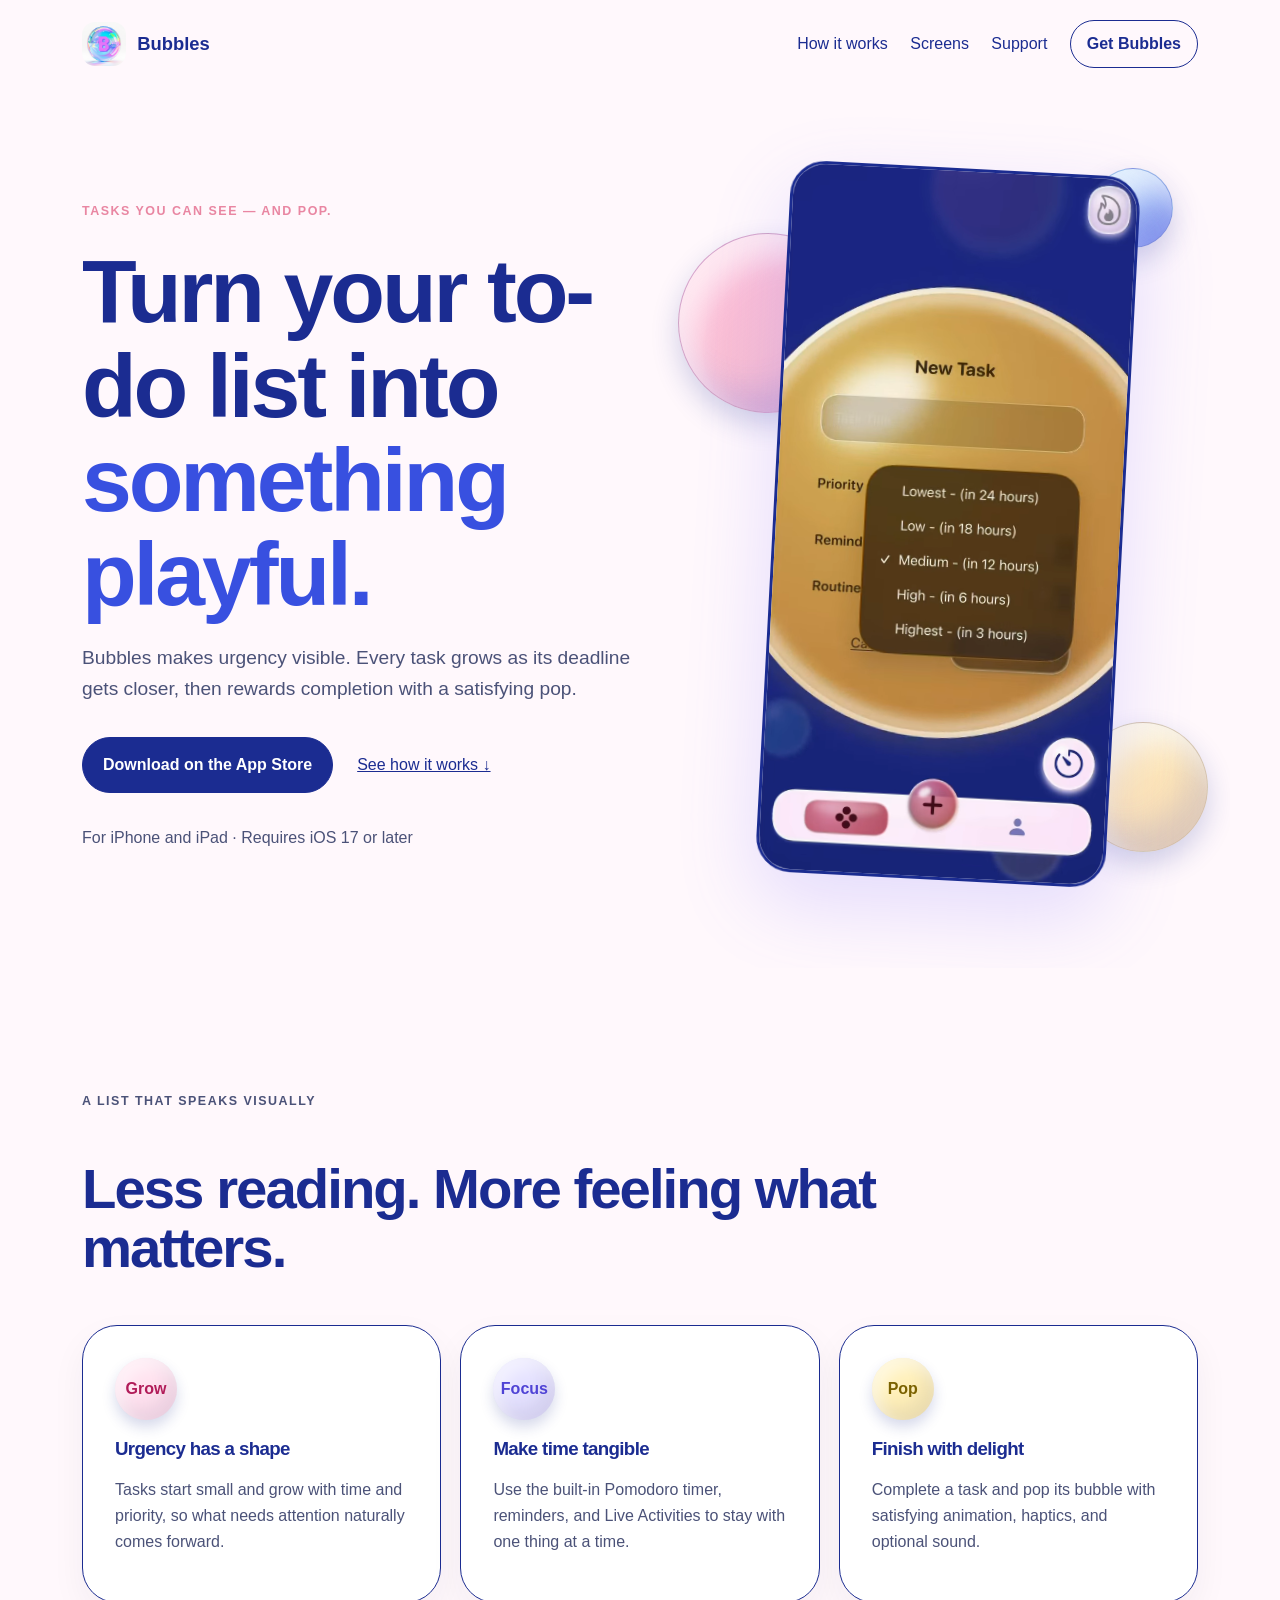
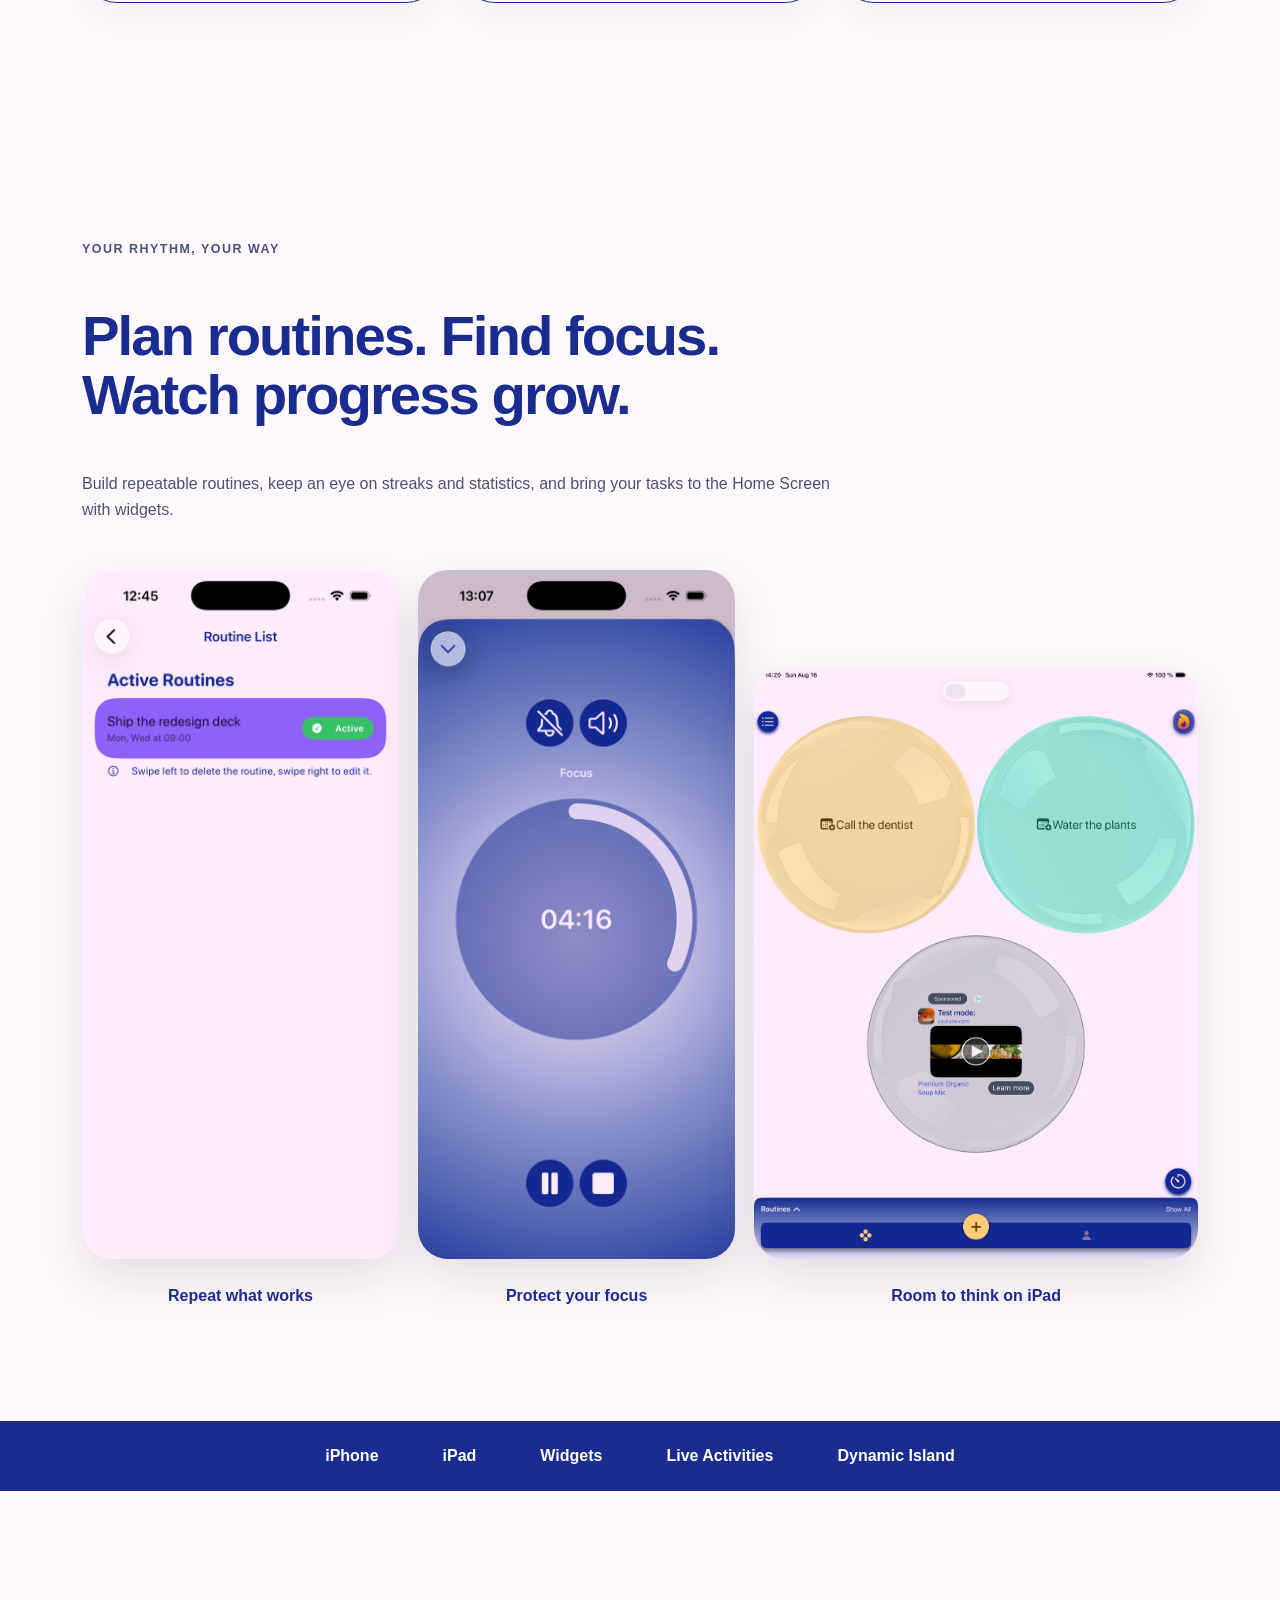
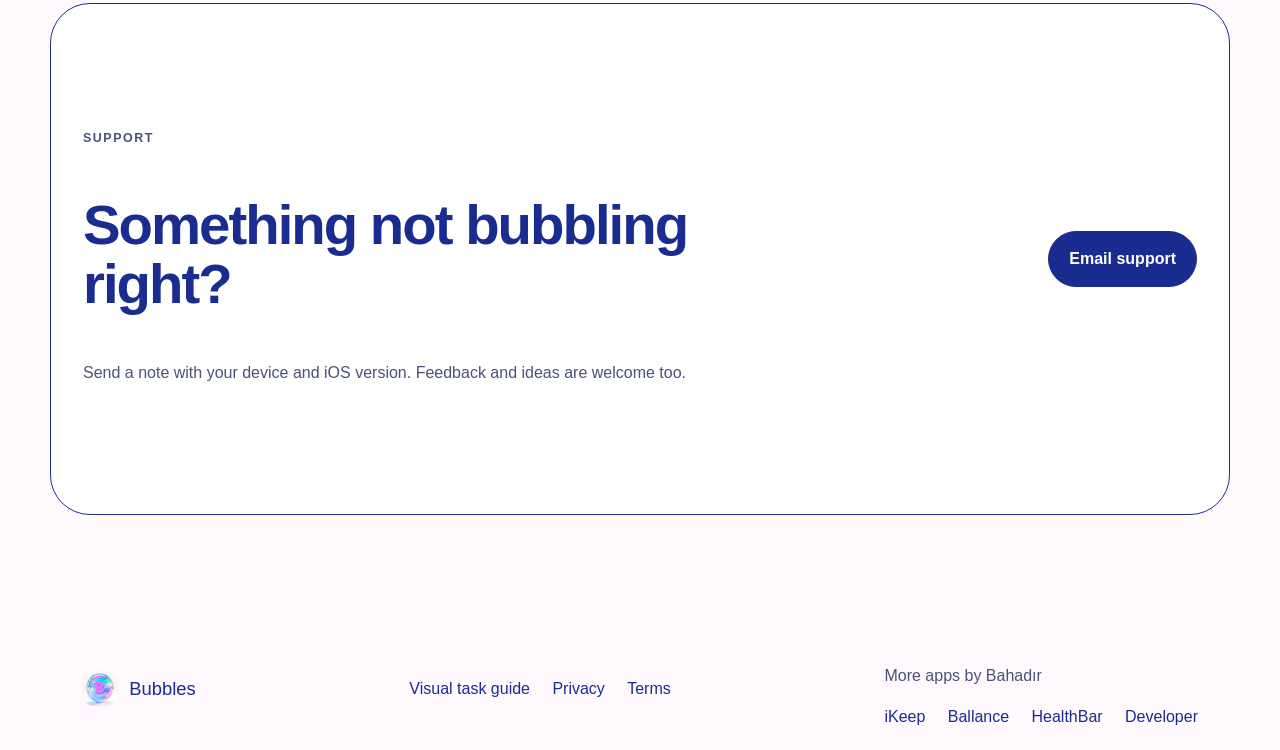
==== commit be66ffde: "feat: add privacy-first web analytics" ====
--- a/index.html
+++ b/index.html
@@ -5,4 +5,4 @@
 <section id="screens" class="section screens"><div><p class="tag">Your rhythm, your way</p><h2>Plan routines. Find focus. Watch progress grow.</h2><p>Build repeatable routines, keep an eye on streaks and statistics, and bring your tasks to the Home Screen with widgets.</p></div><div class="rail" aria-label="Bubbles app screenshots"><figure><img src="/assets/images/routines.png" alt="Routine list in Bubbles" loading="lazy"><figcaption>Repeat what works</figcaption></figure><figure><img src="/assets/images/pomodoro.png" alt="Pomodoro focus timer in Bubbles" loading="lazy"><figcaption>Protect your focus</figcaption></figure><figure class="wide"><img src="/assets/images/ipad.png" alt="Bubbles task view on iPad" loading="lazy"><figcaption>Room to think on iPad</figcaption></figure></div></section>
 <section class="marquee" aria-label="Platforms"><span>iPhone</span><span>iPad</span><span>Widgets</span><span>Live Activities</span><span>Dynamic Island</span></section>
 <section id="support" class="section support"><div><p class="tag">Support</p><h2>Something not bubbling right?</h2><p>Send a note with your device and iOS version. Feedback and ideas are welcome too.</p></div><a class="pill primary" href="mailto:sonmezbahad@gmail.com?subject=Bubbles%20Support">Email support</a></section></main>
-<footer><a class="logo" href="/"><img src="/assets/images/app-icon.png" width="36" height="36" alt="">Bubbles</a><nav aria-label="Explore"><a href="/visual-task-manager/">Visual task guide</a><a href="/legal/privacy_policy.html">Privacy</a><a href="/legal/terms_and_conditions.html">Terms</a></nav><div><p>More apps by Bahadır</p><nav aria-label="More apps by Bahadır Sönmez"><a href="https://ikeep.bahadirsonmez.com/">iKeep</a><a href="https://ballance.bahadirsonmez.com/">Ballance</a><a href="https://healthbar.bahadirsonmez.com/">HealthBar</a><a href="https://bahadirsonmez.com/">Developer</a></nav></div></footer><script src="/assets/site.js" defer></script></body></html>
+<footer><a class="logo" href="/"><img src="/assets/images/app-icon.png" width="36" height="36" alt="">Bubbles</a><nav aria-label="Explore"><a href="/visual-task-manager/">Visual task guide</a><a href="/legal/privacy_policy.html">Privacy</a><a href="/legal/terms_and_conditions.html">Terms</a></nav><div><p>More apps by Bahadır</p><nav aria-label="More apps by Bahadır Sönmez"><a href="https://ikeep.bahadirsonmez.com/">iKeep</a><a href="https://ballance.bahadirsonmez.com/">Ballance</a><a href="https://healthbar.bahadirsonmez.com/">HealthBar</a><a href="https://bahadirsonmez.com/">Developer</a></nav></div></footer><script src="/assets/site.js" defer></script><!-- Cloudflare Web Analytics --><script type="module" src="https://static.cloudflareinsights.com/beacon.min.js" data-cf-beacon='{"token":"766d37d0b2114e12b7608eb0a9e5e067"}'></script><!-- End Cloudflare Web Analytics --></body></html>
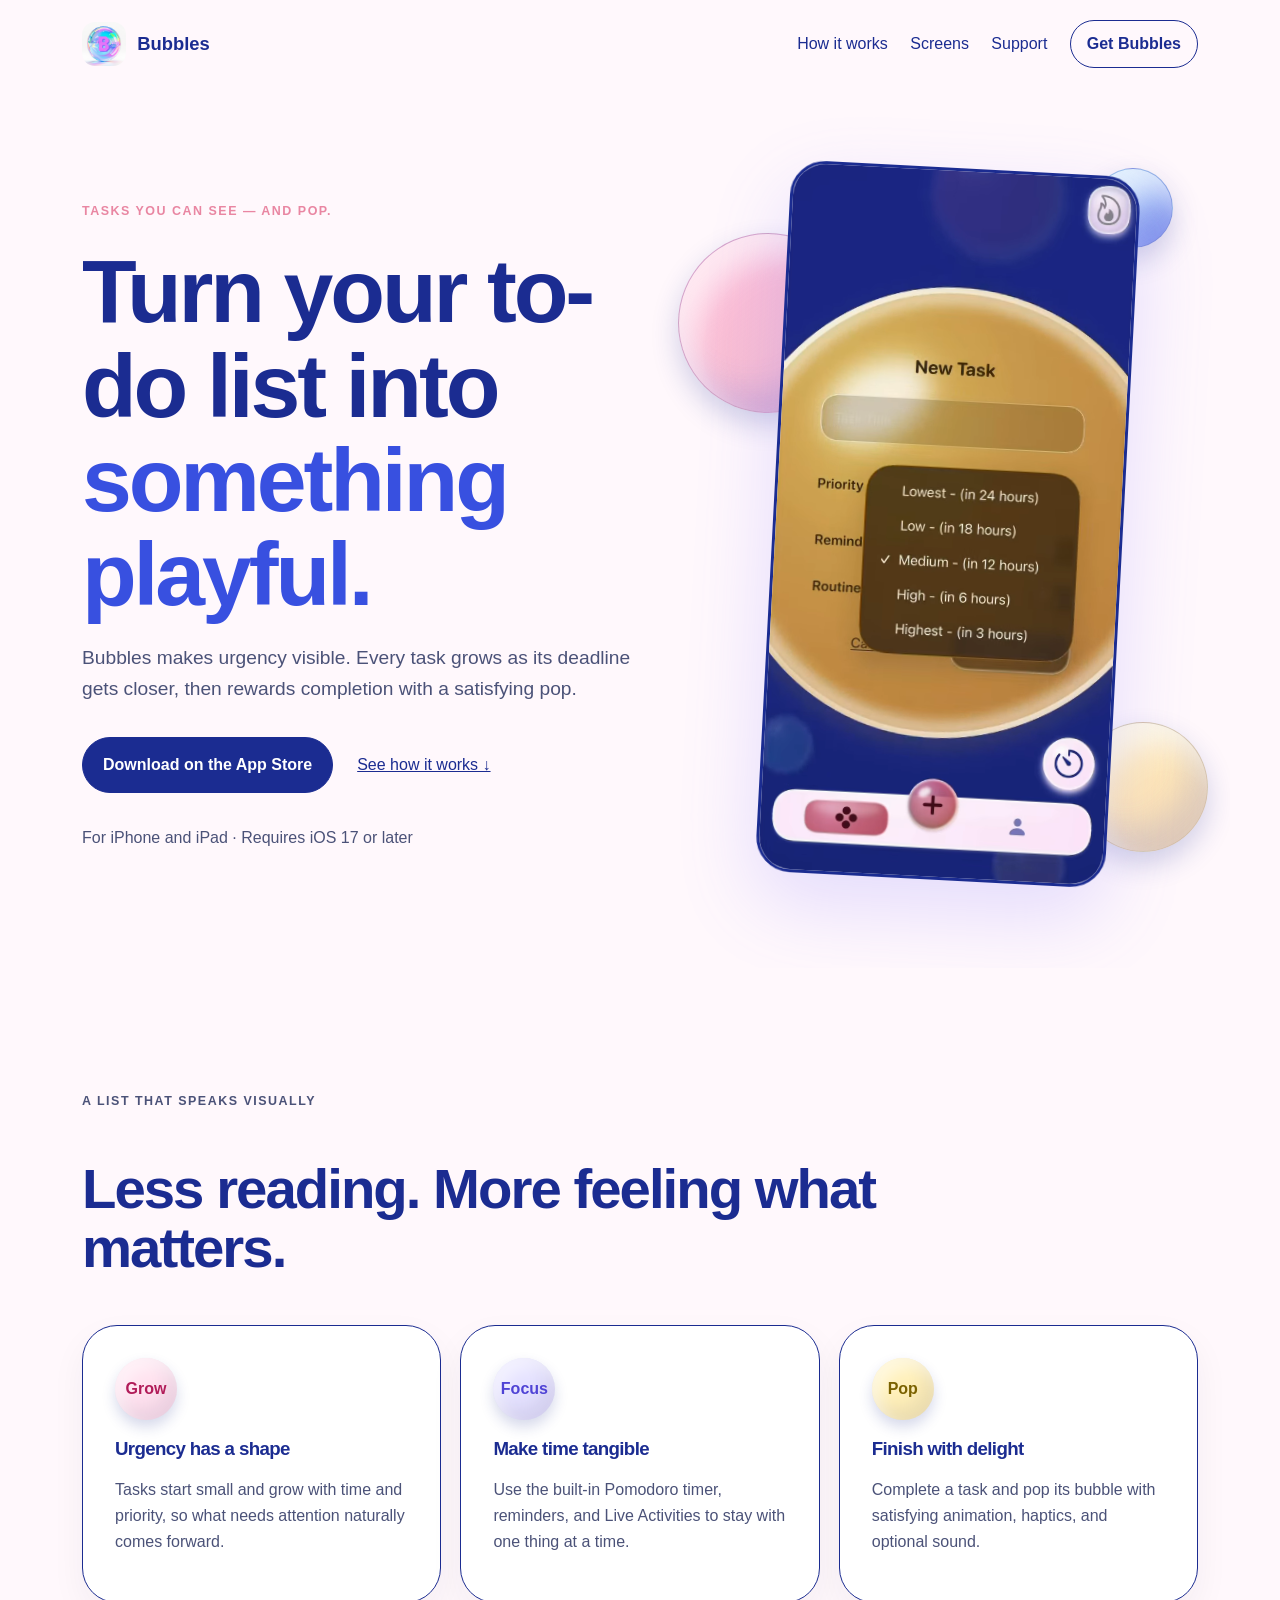
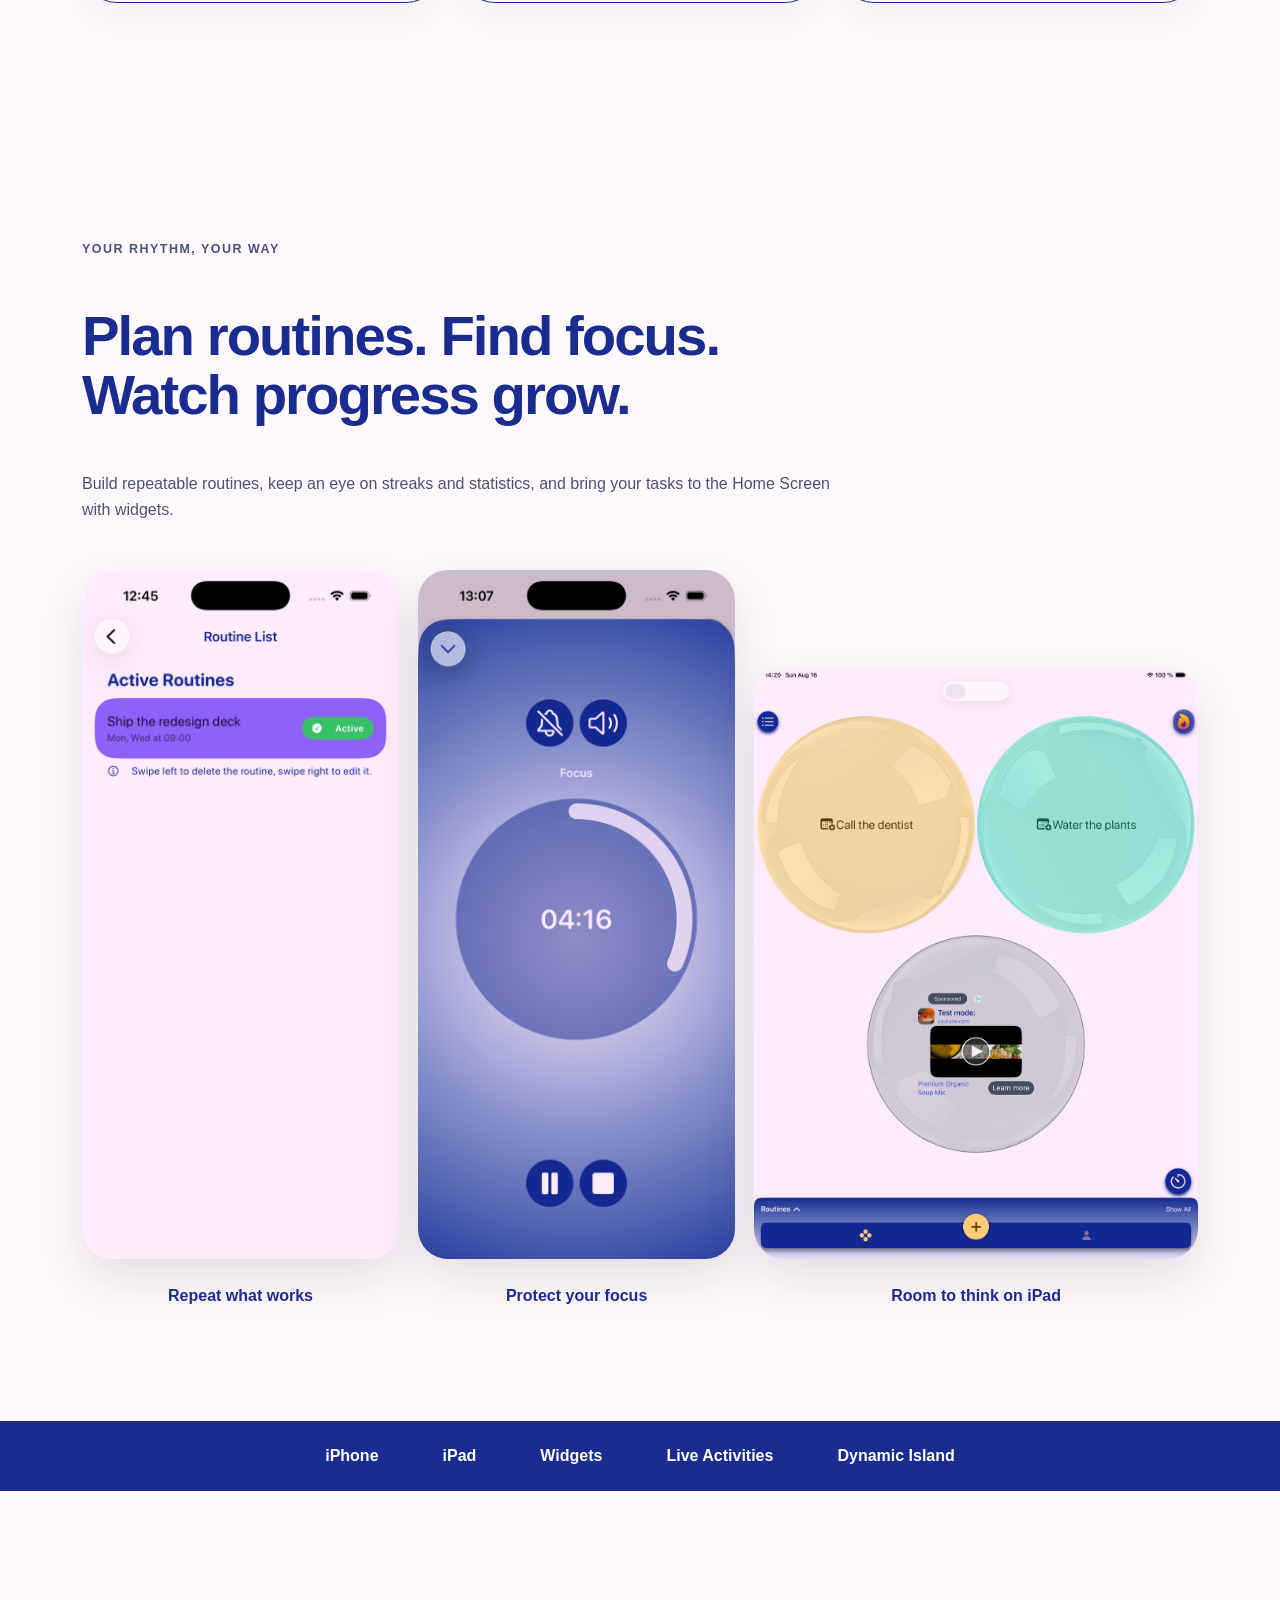
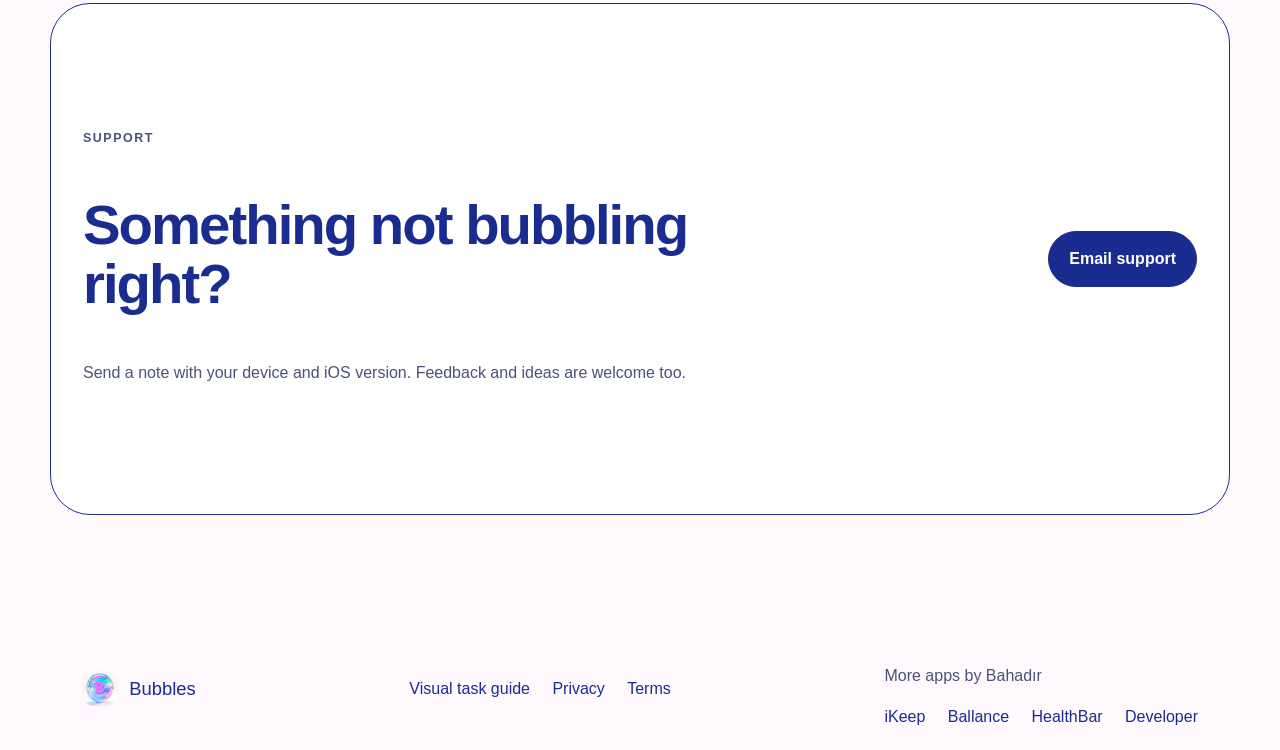
==== commit a77a65bd: "refactor: link directly to App Store" ====
--- a/index.html
+++ b/index.html
@@ -1,6 +1,6 @@
 <!doctype html><html lang="en"><head><meta charset="utf-8"><meta name="viewport" content="width=device-width,initial-scale=1"><title>Bubbles — Visual Task Manager for iPhone &amp; iPad</title><meta name="description" content="A playful visual task manager where tasks grow with urgency. Plan routines, focus with Pomodoro, and track progress on iPhone and iPad."><meta name="theme-color" content="#fff7fc"><meta property="og:type" content="website"><meta property="og:site_name" content="Bubbles"><meta property="og:locale" content="en_US"><meta property="og:title" content="Bubbles — A Visual Task Manager"><meta property="og:description" content="See urgency grow, focus with Pomodoro, and pop tasks when they are done."><meta property="og:image" content="https://bubbles.bahadirsonmez.com/assets/images/og-image.png"><meta property="og:image:width" content="1200"><meta property="og:image:height" content="630"><meta property="og:image:alt" content="Bubbles visual task manager"><meta property="og:url" content="https://bubbles.bahadirsonmez.com/"><meta name="twitter:card" content="summary_large_image"><meta name="twitter:title" content="Bubbles — A Visual Task Manager"><meta name="twitter:description" content="Growing task bubbles, routines, Pomodoro, widgets, and Live Activities for iPhone and iPad."><meta name="twitter:image" content="https://bubbles.bahadirsonmez.com/assets/images/og-image.png"><meta name="twitter:image:alt" content="Bubbles visual task manager"><meta name="apple-itunes-app" content="app-id=6738212806, app-argument=https://bubbles.bahadirsonmez.com/"><link rel="canonical" href="https://bubbles.bahadirsonmez.com/"><link rel="icon" href="/assets/images/favicon.png"><link rel="stylesheet" href="/assets/site.css"><script type="application/ld+json">{"@context":"https://schema.org","@type":"SoftwareApplication","name":"Bubbles","applicationCategory":"ProductivityApplication","operatingSystem":"iOS 17 or later, iPadOS","description":"A visual task manager with growing task bubbles, routines, Pomodoro focus sessions, widgets, and Live Activities.","image":"https://bubbles.bahadirsonmez.com/assets/images/app-icon.png","url":"https://bubbles.bahadirsonmez.com/","downloadUrl":"https://apps.apple.com/app/id6738212806","installUrl":"https://apps.apple.com/app/id6738212806","offers":{"@type":"Offer","price":"0","priceCurrency":"USD"},"author":{"@type":"Person","name":"Bahadır Sönmez","url":"https://bahadirsonmez.com/"}}</script></head><body>
-<a class="skip" href="#main">Skip to content</a><header><a class="logo" href="/"><img src="/assets/images/app-icon.png" width="44" height="44" alt=""><strong>Bubbles</strong></a><nav aria-label="Primary"><a href="#how">How it works</a><a href="#screens">Screens</a><a href="#support">Support</a><a class="pill" href="/download/">Get Bubbles</a></nav></header>
-<main id="main"><section class="hero"><div><p class="tag">Tasks you can see — and pop.</p><h1>Turn your to-do list into <em>something playful.</em></h1><p class="intro">Bubbles makes urgency visible. Every task grows as its deadline gets closer, then rewards completion with a satisfying pop.</p><div class="actions"><a class="pill primary" href="/download/">Download on the App Store</a><a href="#how">See how it works ↓</a></div><p class="note">For iPhone and iPad · Requires iOS 17 or later</p></div><div class="art"><i class="bubble b1"></i><i class="bubble b2"></i><i class="bubble b3"></i><video class="hero-demo" autoplay loop muted playsinline preload="metadata" poster="/assets/images/bubbles-home.png" width="590" height="1200" aria-label="Bubbles app showing visual tasks in action"><source src="/assets/bubbles-demo.webm" type="video/webm"><source src="/assets/bubbles-demo.mp4" type="video/mp4"><img src="/assets/images/bubbles-home.png" alt="Bubbles home screen showing visual tasks" width="390" height="844"></video></div></section>
+<a class="skip" href="#main">Skip to content</a><header><a class="logo" href="/"><img src="/assets/images/app-icon.png" width="44" height="44" alt=""><strong>Bubbles</strong></a><nav aria-label="Primary"><a href="#how">How it works</a><a href="#screens">Screens</a><a href="#support">Support</a><a class="pill" href="https://apps.apple.com/app/id6738212806">Get Bubbles</a></nav></header>
+<main id="main"><section class="hero"><div><p class="tag">Tasks you can see — and pop.</p><h1>Turn your to-do list into <em>something playful.</em></h1><p class="intro">Bubbles makes urgency visible. Every task grows as its deadline gets closer, then rewards completion with a satisfying pop.</p><div class="actions"><a class="pill primary" href="https://apps.apple.com/app/id6738212806">Download on the App Store</a><a href="#how">See how it works ↓</a></div><p class="note">For iPhone and iPad · Requires iOS 17 or later</p></div><div class="art"><i class="bubble b1"></i><i class="bubble b2"></i><i class="bubble b3"></i><video class="hero-demo" autoplay loop muted playsinline preload="metadata" poster="/assets/images/bubbles-home.png" width="590" height="1200" aria-label="Bubbles app showing visual tasks in action"><source src="/assets/bubbles-demo.webm" type="video/webm"><source src="/assets/bubbles-demo.mp4" type="video/mp4"><img src="/assets/images/bubbles-home.png" alt="Bubbles home screen showing visual tasks" width="390" height="844"></video></div></section>
 <section id="how" class="section"><p class="tag">A list that speaks visually</p><h2>Less reading. More feeling what matters.</h2><div class="cards"><article><b>Grow</b><h3>Urgency has a shape</h3><p>Tasks start small and grow with time and priority, so what needs attention naturally comes forward.</p></article><article><b>Focus</b><h3>Make time tangible</h3><p>Use the built-in Pomodoro timer, reminders, and Live Activities to stay with one thing at a time.</p></article><article><b>Pop</b><h3>Finish with delight</h3><p>Complete a task and pop its bubble with satisfying animation, haptics, and optional sound.</p></article></div></section>
 <section id="screens" class="section screens"><div><p class="tag">Your rhythm, your way</p><h2>Plan routines. Find focus. Watch progress grow.</h2><p>Build repeatable routines, keep an eye on streaks and statistics, and bring your tasks to the Home Screen with widgets.</p></div><div class="rail" aria-label="Bubbles app screenshots"><figure><img src="/assets/images/routines.png" alt="Routine list in Bubbles" loading="lazy"><figcaption>Repeat what works</figcaption></figure><figure><img src="/assets/images/pomodoro.png" alt="Pomodoro focus timer in Bubbles" loading="lazy"><figcaption>Protect your focus</figcaption></figure><figure class="wide"><img src="/assets/images/ipad.png" alt="Bubbles task view on iPad" loading="lazy"><figcaption>Room to think on iPad</figcaption></figure></div></section>
 <section class="marquee" aria-label="Platforms"><span>iPhone</span><span>iPad</span><span>Widgets</span><span>Live Activities</span><span>Dynamic Island</span></section>
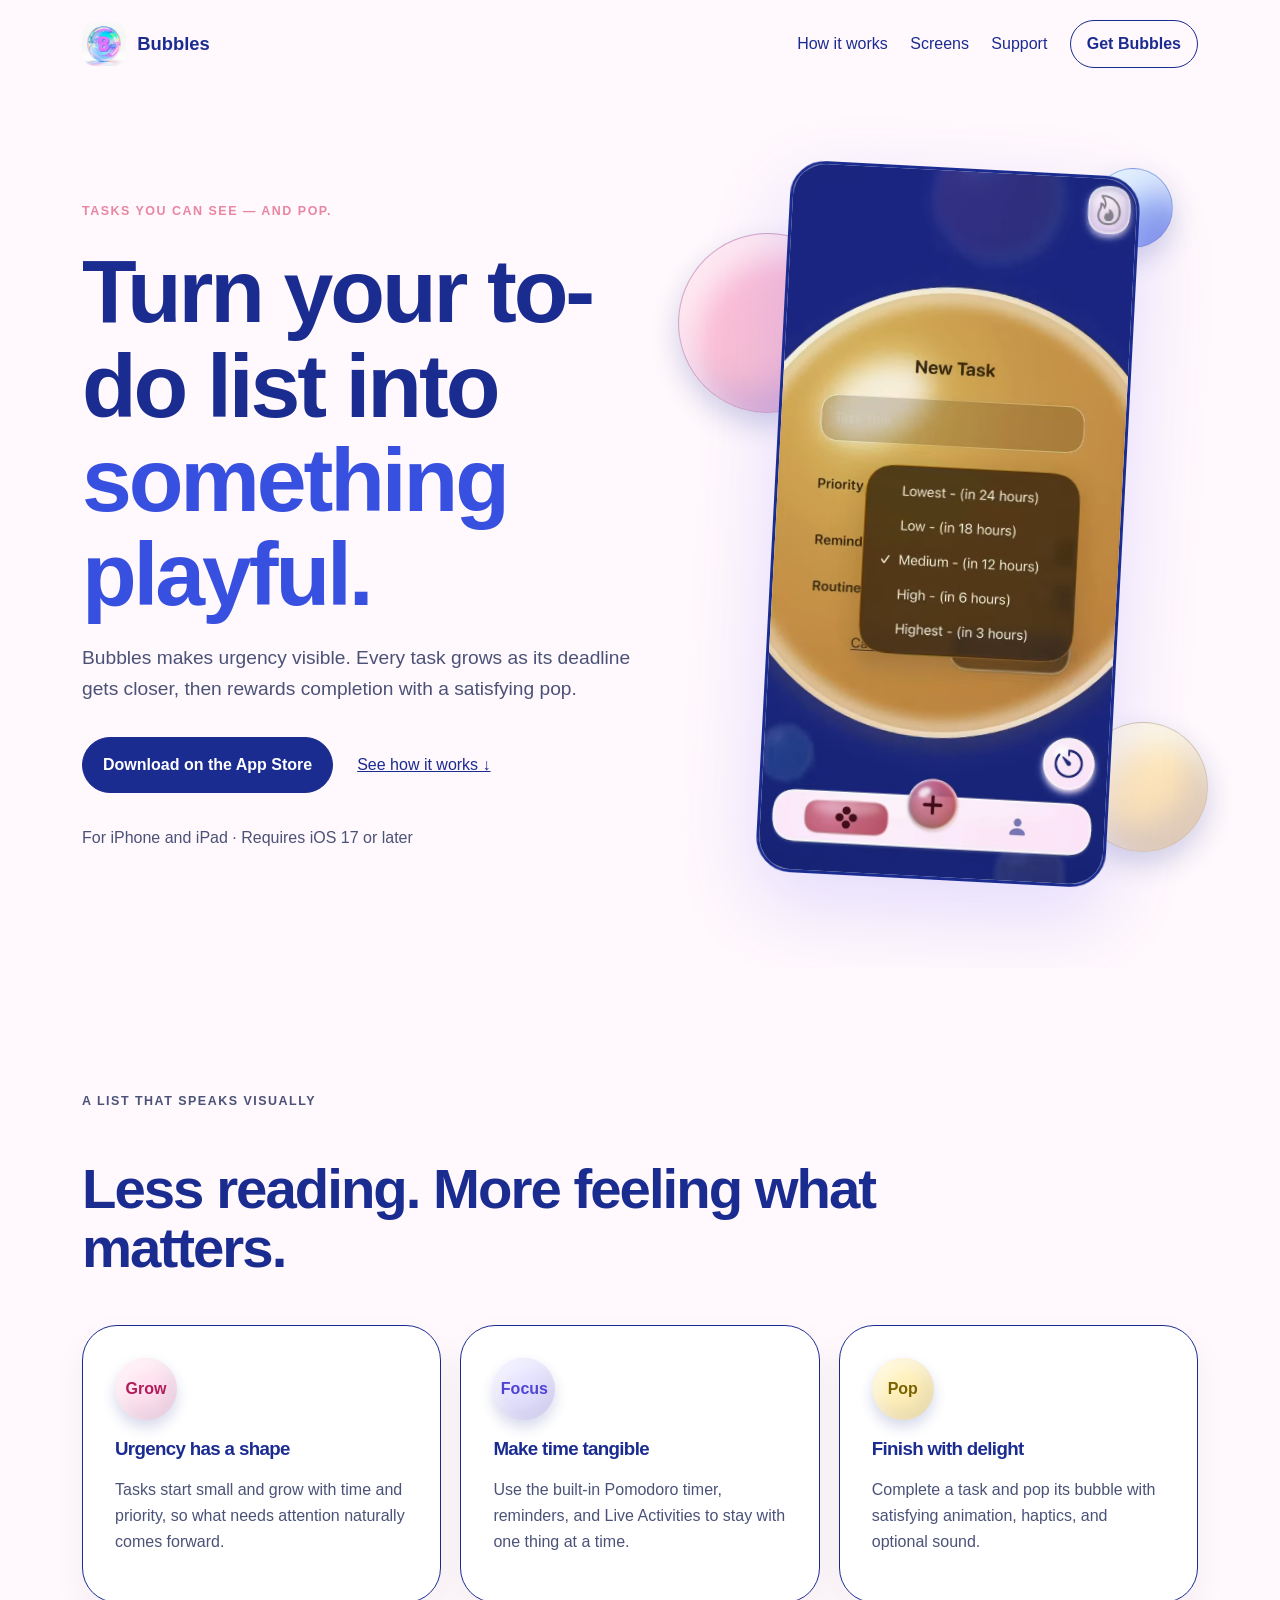
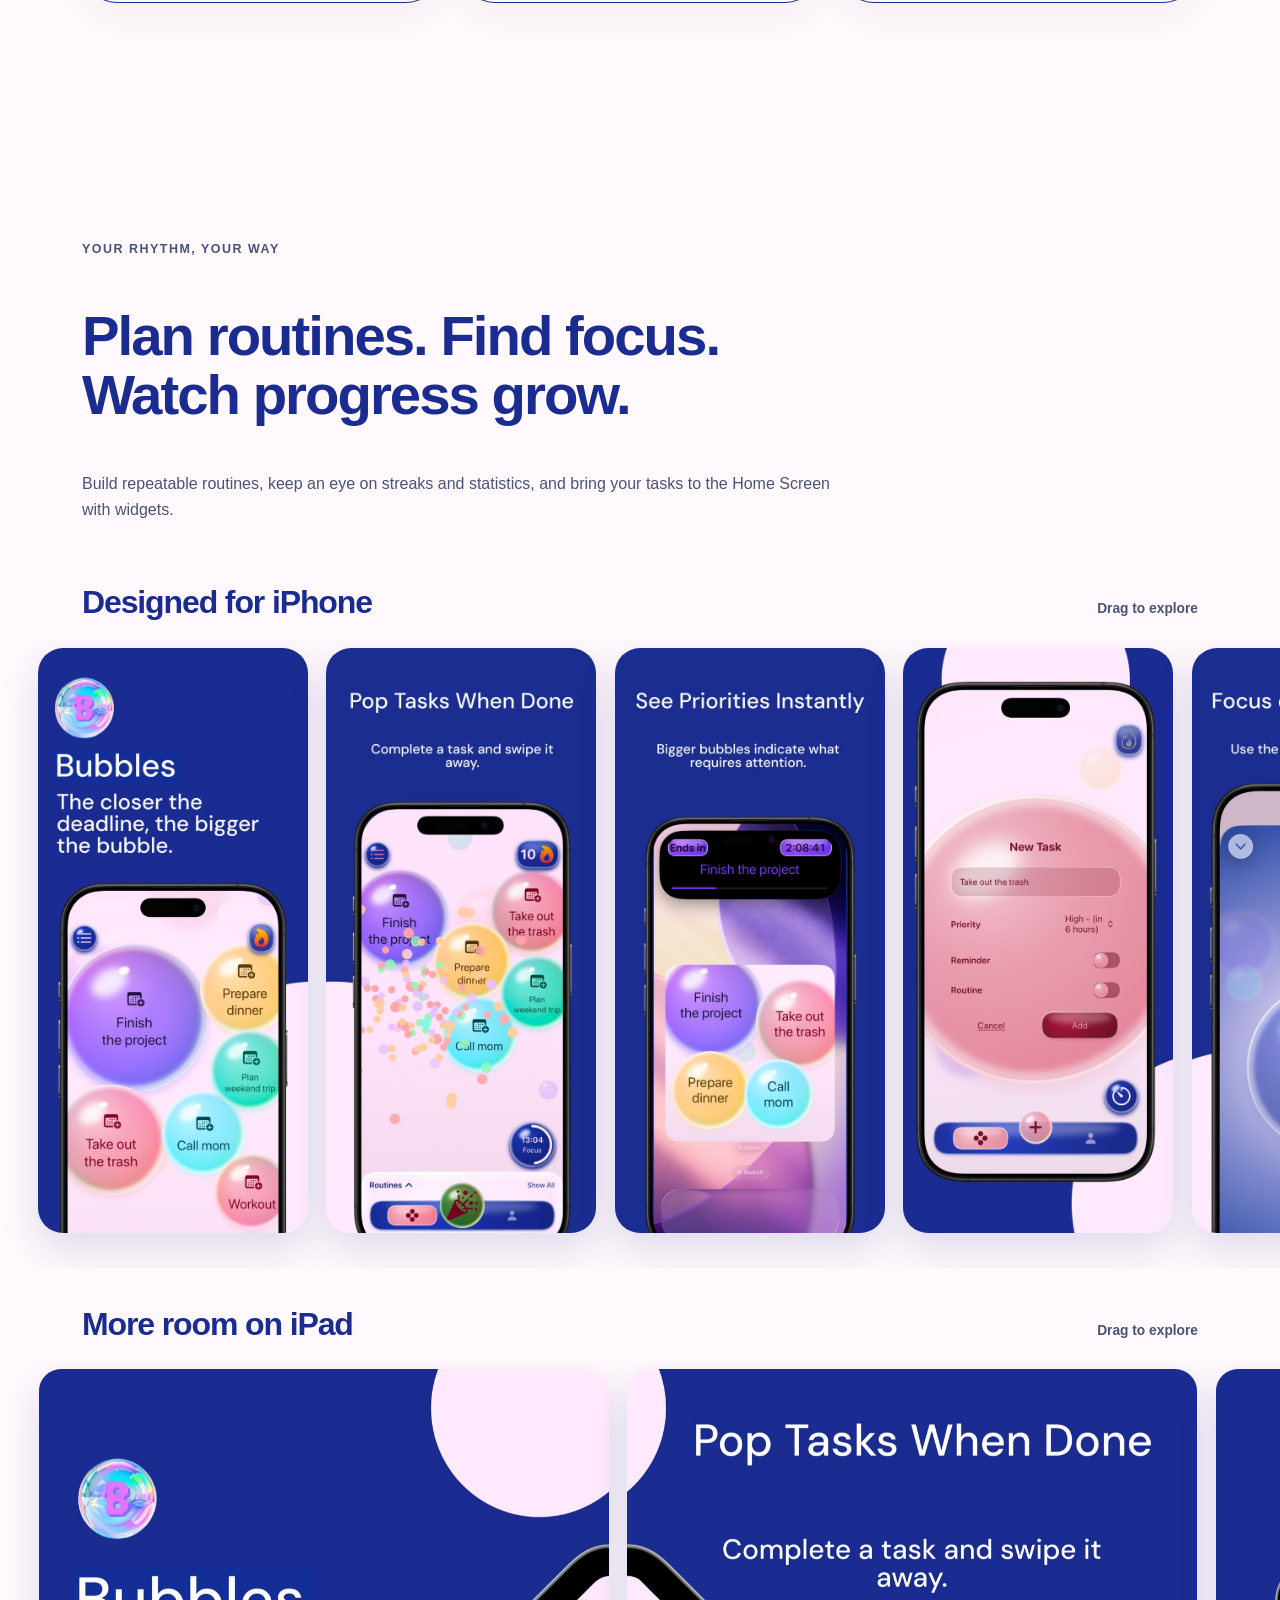
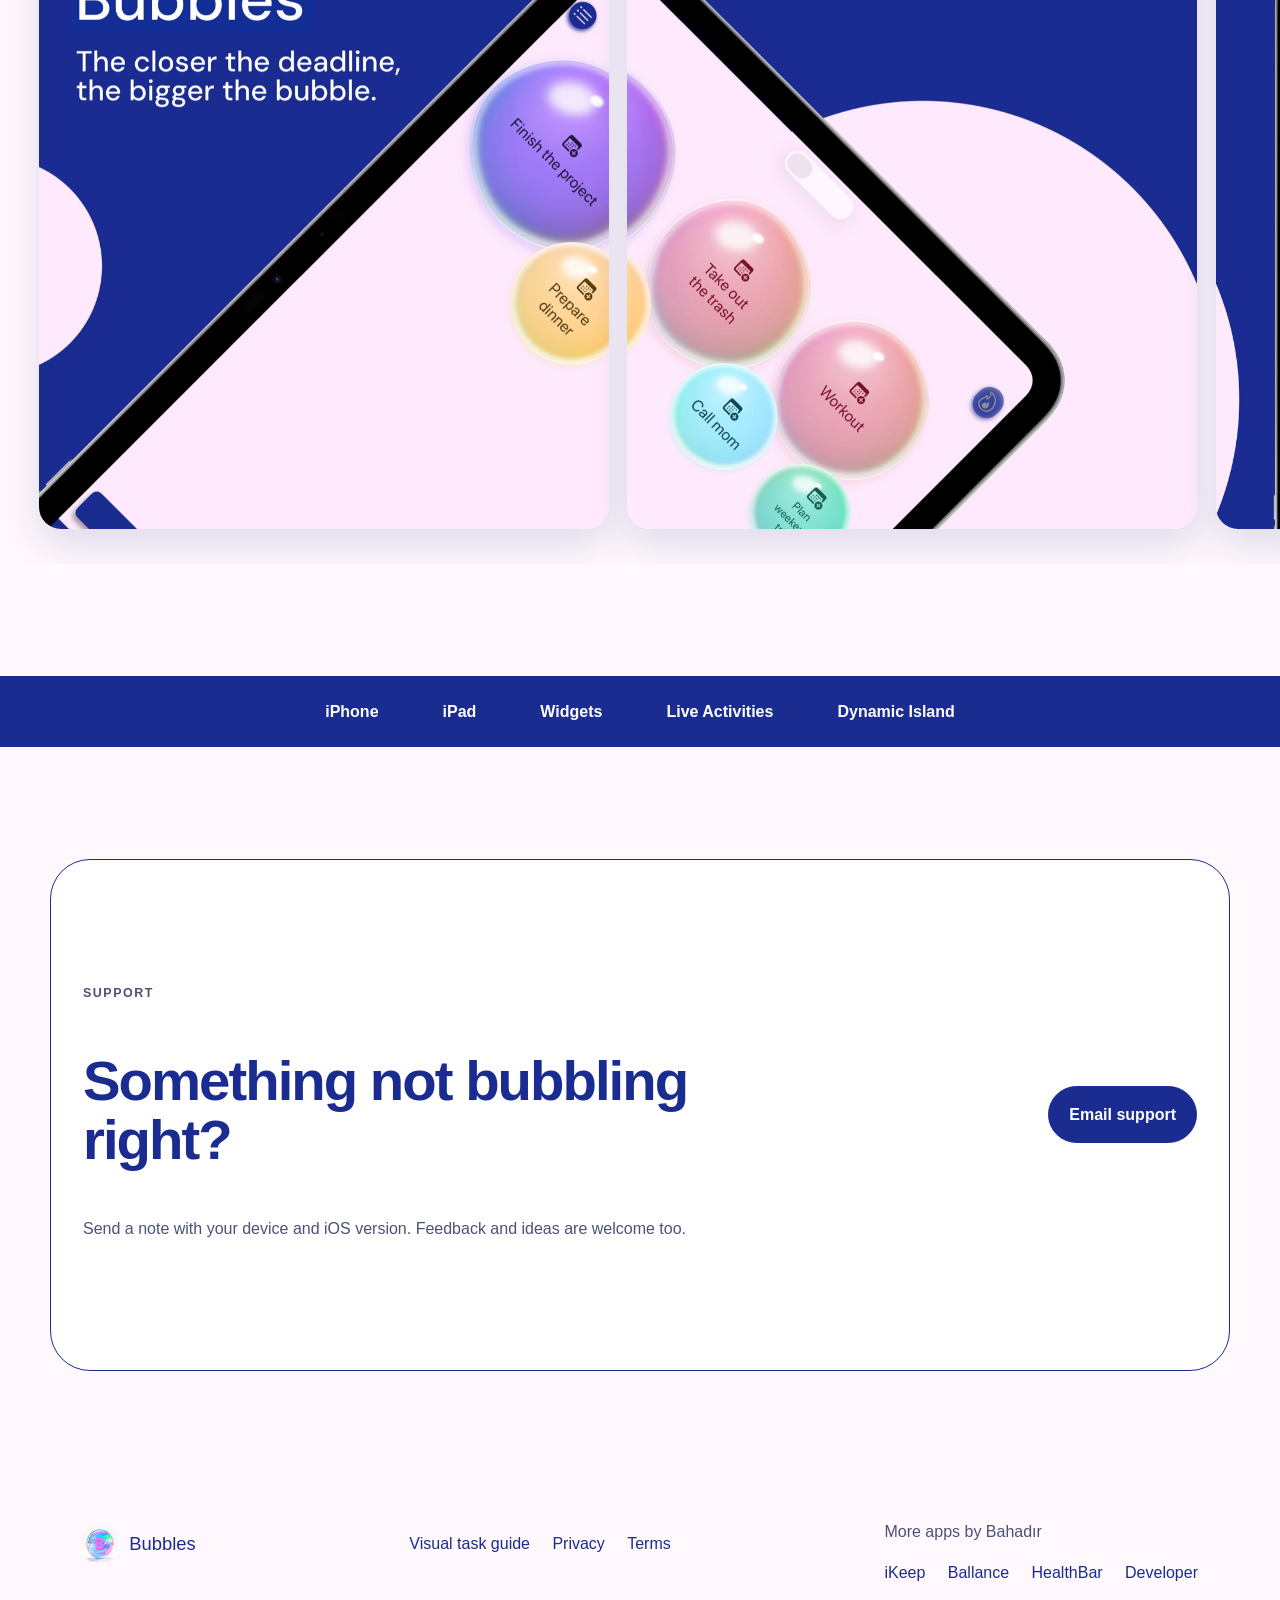
==== commit 404702ad: "feat: add interactive App Store carousels" ====
--- a/index.html
+++ b/index.html
@@ -2,7 +2,24 @@
 <a class="skip" href="#main">Skip to content</a><header><a class="logo" href="/"><img src="/assets/images/app-icon.png" width="44" height="44" alt=""><strong>Bubbles</strong></a><nav aria-label="Primary"><a href="#how">How it works</a><a href="#screens">Screens</a><a href="#support">Support</a><a class="pill" href="https://apps.apple.com/app/id6738212806">Get Bubbles</a></nav></header>
 <main id="main"><section class="hero"><div><p class="tag">Tasks you can see — and pop.</p><h1>Turn your to-do list into <em>something playful.</em></h1><p class="intro">Bubbles makes urgency visible. Every task grows as its deadline gets closer, then rewards completion with a satisfying pop.</p><div class="actions"><a class="pill primary" href="https://apps.apple.com/app/id6738212806">Download on the App Store</a><a href="#how">See how it works ↓</a></div><p class="note">For iPhone and iPad · Requires iOS 17 or later</p></div><div class="art"><i class="bubble b1"></i><i class="bubble b2"></i><i class="bubble b3"></i><video class="hero-demo" autoplay loop muted playsinline preload="metadata" poster="/assets/images/bubbles-home.png" width="590" height="1200" aria-label="Bubbles app showing visual tasks in action"><source src="/assets/bubbles-demo.webm" type="video/webm"><source src="/assets/bubbles-demo.mp4" type="video/mp4"><img src="/assets/images/bubbles-home.png" alt="Bubbles home screen showing visual tasks" width="390" height="844"></video></div></section>
 <section id="how" class="section"><p class="tag">A list that speaks visually</p><h2>Less reading. More feeling what matters.</h2><div class="cards"><article><b>Grow</b><h3>Urgency has a shape</h3><p>Tasks start small and grow with time and priority, so what needs attention naturally comes forward.</p></article><article><b>Focus</b><h3>Make time tangible</h3><p>Use the built-in Pomodoro timer, reminders, and Live Activities to stay with one thing at a time.</p></article><article><b>Pop</b><h3>Finish with delight</h3><p>Complete a task and pop its bubble with satisfying animation, haptics, and optional sound.</p></article></div></section>
-<section id="screens" class="section screens"><div><p class="tag">Your rhythm, your way</p><h2>Plan routines. Find focus. Watch progress grow.</h2><p>Build repeatable routines, keep an eye on streaks and statistics, and bring your tasks to the Home Screen with widgets.</p></div><div class="rail" aria-label="Bubbles app screenshots"><figure><img src="/assets/images/routines.png" alt="Routine list in Bubbles" loading="lazy"><figcaption>Repeat what works</figcaption></figure><figure><img src="/assets/images/pomodoro.png" alt="Pomodoro focus timer in Bubbles" loading="lazy"><figcaption>Protect your focus</figcaption></figure><figure class="wide"><img src="/assets/images/ipad.png" alt="Bubbles task view on iPad" loading="lazy"><figcaption>Room to think on iPad</figcaption></figure></div></section>
+<section id="screens" class="section screens"><div class="screens-intro"><p class="tag">Your rhythm, your way</p><h2>Plan routines. Find focus. Watch progress grow.</h2><p>Build repeatable routines, keep an eye on streaks and statistics, and bring your tasks to the Home Screen with widgets.</p></div>
+<div class="showcase" data-carousel data-speed="26"><div class="showcase-heading"><h3>Designed for iPhone</h3><span>Drag to explore</span></div><div class="screenshot-track" tabindex="0" aria-label="Bubbles screenshots for iPhone. Scroll horizontally to explore."><div class="screenshot-set">
+<img src="/assets/screens/iphone/01_slice_1.jpg" alt="Bubbles visual task overview on iPhone" width="640" height="1387">
+<img src="/assets/screens/iphone/01_slice_2.jpg" alt="Creating and organizing tasks in Bubbles on iPhone" width="640" height="1387" loading="lazy">
+<img src="/assets/screens/iphone/01_slice_3.jpg" alt="Bubbles task details on iPhone" width="640" height="1387" loading="lazy">
+<img src="/assets/screens/iphone/01_slice_4.jpg" alt="Routine planning in Bubbles on iPhone" width="640" height="1387" loading="lazy">
+<img src="/assets/screens/iphone/01_slice_5.jpg" alt="Pomodoro focus tools in Bubbles on iPhone" width="640" height="1387" loading="lazy">
+<img src="/assets/screens/iphone/01_slice_6.jpg" alt="Bubbles progress and statistics on iPhone" width="640" height="1387" loading="lazy">
+<img src="/assets/screens/iphone/01_slice_7.jpg" alt="Bubbles widgets and Live Activities on iPhone" width="640" height="1387" loading="lazy">
+</div></div></div>
+<div class="showcase ipad-showcase" data-carousel data-speed="20"><div class="showcase-heading"><h3>More room on iPad</h3><span>Drag to explore</span></div><div class="screenshot-track" tabindex="0" aria-label="Bubbles screenshots for iPad. Scroll horizontally to explore."><div class="screenshot-set">
+<img src="/assets/screens/ipad/01_slice_1.jpg" alt="Bubbles visual task overview on iPad" width="960" height="1280" loading="lazy">
+<img src="/assets/screens/ipad/01_slice_2.jpg" alt="Organizing tasks in Bubbles on iPad" width="960" height="1280" loading="lazy">
+<img src="/assets/screens/ipad/01_slice_3.jpg" alt="Bubbles productivity tools on iPad" width="960" height="1280" loading="lazy">
+<img src="/assets/screens/ipad/01_slice_4.jpg" alt="Routine planning in Bubbles on iPad" width="960" height="1280" loading="lazy">
+<img src="/assets/screens/ipad/01_slice_5.jpg" alt="Bubbles focus experience on iPad" width="960" height="1280" loading="lazy">
+<img src="/assets/screens/ipad/01_slice_6.jpg" alt="Bubbles progress view on iPad" width="960" height="1280" loading="lazy">
+</div></div></div></section>
 <section class="marquee" aria-label="Platforms"><span>iPhone</span><span>iPad</span><span>Widgets</span><span>Live Activities</span><span>Dynamic Island</span></section>
 <section id="support" class="section support"><div><p class="tag">Support</p><h2>Something not bubbling right?</h2><p>Send a note with your device and iOS version. Feedback and ideas are welcome too.</p></div><a class="pill primary" href="mailto:sonmezbahad@gmail.com?subject=Bubbles%20Support">Email support</a></section></main>
 <footer><a class="logo" href="/"><img src="/assets/images/app-icon.png" width="36" height="36" alt="">Bubbles</a><nav aria-label="Explore"><a href="/visual-task-manager/">Visual task guide</a><a href="/legal/privacy_policy.html">Privacy</a><a href="/legal/terms_and_conditions.html">Terms</a></nav><div><p>More apps by Bahadır</p><nav aria-label="More apps by Bahadır Sönmez"><a href="https://ikeep.bahadirsonmez.com/">iKeep</a><a href="https://ballance.bahadirsonmez.com/">Ballance</a><a href="https://healthbar.bahadirsonmez.com/">HealthBar</a><a href="https://bahadirsonmez.com/">Developer</a></nav></div></footer><script src="/assets/site.js" defer></script><!-- Cloudflare Web Analytics --><script type="module" src="https://static.cloudflareinsights.com/beacon.min.js" data-cf-beacon='{"token":"766d37d0b2114e12b7608eb0a9e5e067"}'></script><!-- End Cloudflare Web Analytics --></body></html>
--- a/assets/site.css
+++ b/assets/site.css
@@ -35,11 +35,19 @@
 .cards b{display:grid;place-items:center;width:62px;height:62px;border-radius:50%;background:#ffe2ef;color:#b11c59}
 .cards article:nth-child(2) b{background:#e5e2ff;color:#4f43d5}
 .cards article:nth-child(3) b{background:#fff0b9;color:#7b6200}
-.screens>div:first-child{max-width:780px}
-.rail{display:grid;grid-template-columns:1fr 1fr 1.4fr;gap:1.2rem;align-items:end;margin-top:3rem}
-.rail figure{margin:0;text-align:center}
-.rail img{border-radius:30px;box-shadow:0 20px 50px rgba(39,35,51,.13)}
-figcaption{font-weight:750;margin-top:1rem}
+.screens-intro{max-width:780px}
+.showcase{margin-top:4rem}
+.showcase-heading{display:flex;align-items:baseline;justify-content:space-between;gap:1rem;margin-bottom:1.2rem}
+.showcase-heading h3{font-size:clamp(1.45rem,2.5vw,2rem);margin:0}
+.showcase-heading span{color:var(--muted);font-size:.86rem;font-weight:700}
+.screenshot-track{display:flex;overflow-x:auto;overscroll-behavior-inline:contain;scrollbar-width:none;cursor:grab;touch-action:pan-x;outline:none;margin-inline:calc(50% - 50vw);padding:0 max(2rem,calc((100vw - 1180px)/2));-webkit-overflow-scrolling:touch}
+.screenshot-track::-webkit-scrollbar{display:none}
+.screenshot-track:active{cursor:grabbing}
+.screenshot-track:focus-visible{box-shadow:inset 0 0 0 3px var(--purple)}
+.screenshot-set{display:flex;width:max-content;flex:none;gap:1.15rem;padding:.5rem 1.15rem 2.2rem 0}
+.screenshot-set img{display:block;width:clamp(190px,22vw,270px);height:auto;border-radius:25px;box-shadow:0 16px 38px rgba(27,44,145,.14);flex:none}
+.ipad-showcase{margin-top:2.5rem}
+.ipad-showcase .screenshot-set img{width:clamp(310px,47vw,570px);border-radius:22px}
 .marquee{padding:1.4rem;display:flex;gap:4rem;justify-content:center;flex-wrap:wrap;background:var(--purple);color:#fff;font-weight:800}
 .support{display:flex;justify-content:space-between;align-items:center;border:1px solid var(--line);border-radius:40px;background:#fff;margin-top:7rem;margin-bottom:7rem}
 .support>div{max-width:650px}
@@ -53,14 +61,18 @@
 .art img,.art video{width:220px}
 .actions{justify-content:center;flex-wrap:wrap}
 .cards{grid-template-columns:1fr}
-.rail{display:flex;overflow:auto}
-.rail figure{min-width:190px}
-.rail .wide{min-width:310px}
+.showcase{margin-top:3rem}
+.showcase-heading span{display:none}
+.screenshot-track{margin-inline:-2rem;padding-inline:2rem}
+.screenshot-set{gap:.8rem}
+.screenshot-set img{width:210px;border-radius:19px}
+.ipad-showcase .screenshot-set img{width:330px;border-radius:17px}
 .support,footer{flex-direction:column;align-items:flex-start;gap:1rem}
 .section{padding-block:4.5rem}
 }
 @media(prefers-reduced-motion:reduce){html{scroll-behavior:auto}
 .art img,.art video{transform:none}
+.screenshot-track{scroll-behavior:auto}
 }
 .usecase-hero{min-height:640px}.faq-list{max-width:860px;margin:2.5rem 0}.faq-list details{background:#fff;border:1px solid var(--line);border-radius:22px;padding:1.1rem 1.3rem;margin:.8rem 0}.faq-list summary{font-weight:800;cursor:pointer}.faq-list details p{margin-bottom:.2rem}
 :root{--ink:#1b2c91;--muted:#4b5278;--pink:#e986a2;--purple:#3850e0;--yellow:#ffcb77;--line:#cfd4f1}.primary,.marquee{background:#1b2c91}.cards article,.support{border-color:#1b2c91}
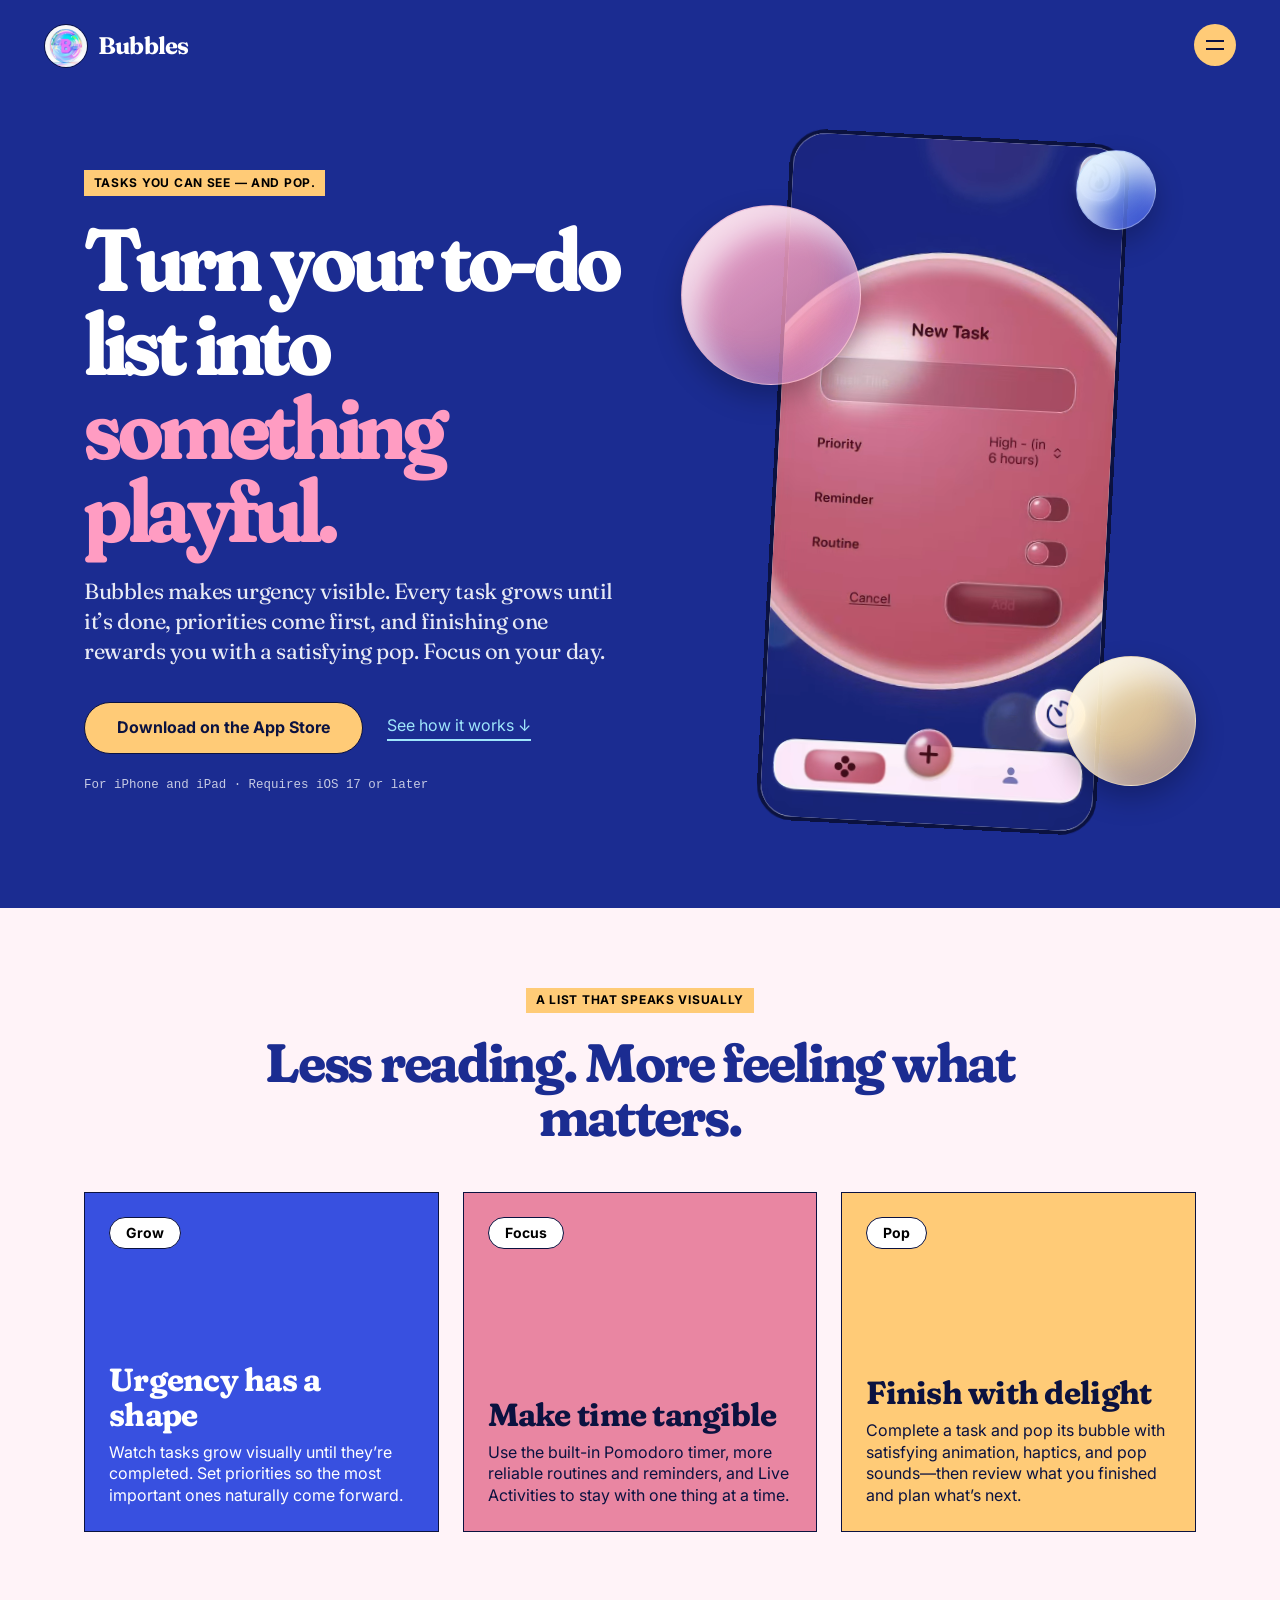
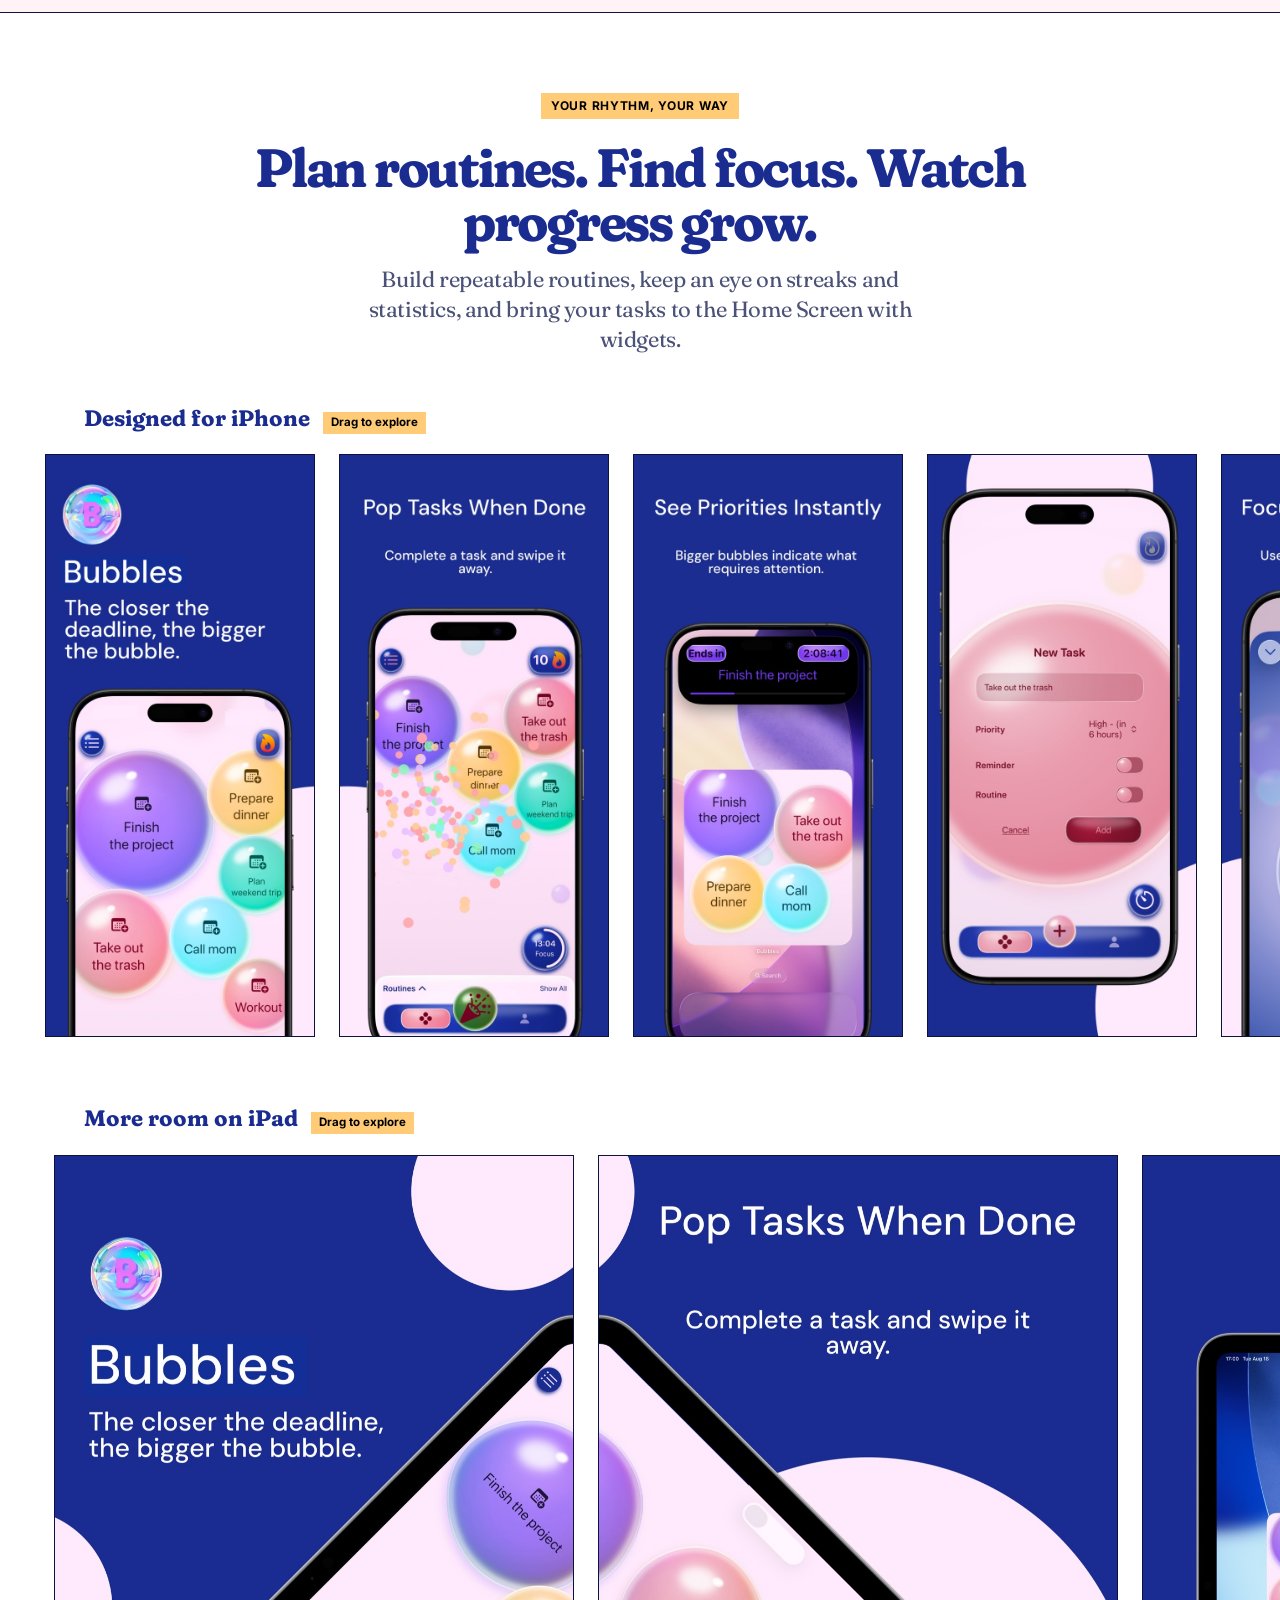
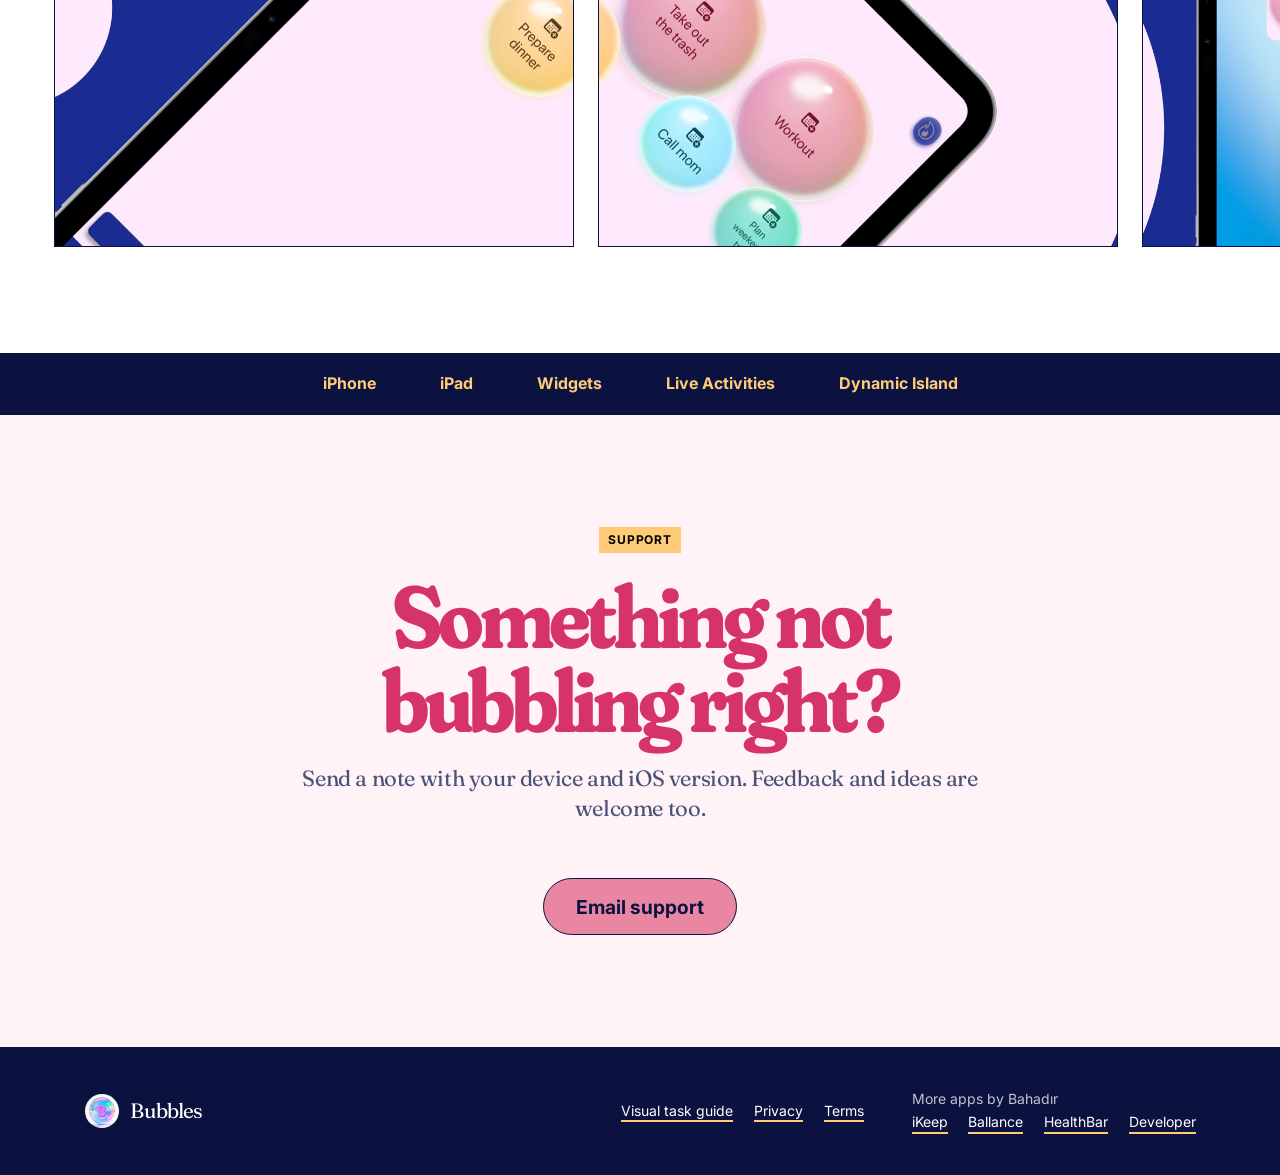
==== commit 417a46cf: "Restyle in Handsome Frank-inspired design; sync with App Store listing Bubbles blue, pink and butter" ====
--- a/index.html
+++ b/index.html
@@ -1,7 +1,7 @@
-<!doctype html><html lang="en"><head><meta charset="utf-8"><meta name="viewport" content="width=device-width,initial-scale=1"><title>Bubbles — Visual Task Manager for iPhone &amp; iPad</title><meta name="description" content="A playful visual task manager where tasks grow with urgency. Plan routines, focus with Pomodoro, and track progress on iPhone and iPad."><meta name="theme-color" content="#fff7fc"><meta property="og:type" content="website"><meta property="og:site_name" content="Bubbles"><meta property="og:locale" content="en_US"><meta property="og:title" content="Bubbles — A Visual Task Manager"><meta property="og:description" content="See urgency grow, focus with Pomodoro, and pop tasks when they are done."><meta property="og:image" content="https://bubbles.bahadirsonmez.com/assets/images/og-image.png"><meta property="og:image:width" content="1200"><meta property="og:image:height" content="630"><meta property="og:image:alt" content="Bubbles visual task manager"><meta property="og:url" content="https://bubbles.bahadirsonmez.com/"><meta name="twitter:card" content="summary_large_image"><meta name="twitter:title" content="Bubbles — A Visual Task Manager"><meta name="twitter:description" content="Growing task bubbles, routines, Pomodoro, widgets, and Live Activities for iPhone and iPad."><meta name="twitter:image" content="https://bubbles.bahadirsonmez.com/assets/images/og-image.png"><meta name="twitter:image:alt" content="Bubbles visual task manager"><meta name="apple-itunes-app" content="app-id=6738212806, app-argument=https://bubbles.bahadirsonmez.com/"><link rel="canonical" href="https://bubbles.bahadirsonmez.com/"><link rel="icon" href="/assets/images/favicon.png"><link rel="stylesheet" href="/assets/site.css"><script type="application/ld+json">{"@context":"https://schema.org","@type":"SoftwareApplication","name":"Bubbles","applicationCategory":"ProductivityApplication","operatingSystem":"iOS 17 or later, iPadOS","description":"A visual task manager with growing task bubbles, routines, Pomodoro focus sessions, widgets, and Live Activities.","image":"https://bubbles.bahadirsonmez.com/assets/images/app-icon.png","url":"https://bubbles.bahadirsonmez.com/","downloadUrl":"https://apps.apple.com/app/id6738212806","installUrl":"https://apps.apple.com/app/id6738212806","offers":{"@type":"Offer","price":"0","priceCurrency":"USD"},"author":{"@type":"Person","name":"Bahadır Sönmez","url":"https://bahadirsonmez.com/"}}</script></head><body>
-<a class="skip" href="#main">Skip to content</a><header><a class="logo" href="/"><img src="/assets/images/app-icon.png" width="44" height="44" alt=""><strong>Bubbles</strong></a><nav aria-label="Primary"><a href="#how">How it works</a><a href="#screens">Screens</a><a href="#support">Support</a><a class="pill" href="https://apps.apple.com/app/id6738212806">Get Bubbles</a></nav></header>
-<main id="main"><section class="hero"><div><p class="tag">Tasks you can see — and pop.</p><h1>Turn your to-do list into <em>something playful.</em></h1><p class="intro">Bubbles makes urgency visible. Every task grows as its deadline gets closer, then rewards completion with a satisfying pop.</p><div class="actions"><a class="pill primary" href="https://apps.apple.com/app/id6738212806">Download on the App Store</a><a href="#how">See how it works ↓</a></div><p class="note">For iPhone and iPad · Requires iOS 17 or later</p></div><div class="art"><i class="bubble b1"></i><i class="bubble b2"></i><i class="bubble b3"></i><video class="hero-demo" autoplay loop muted playsinline preload="metadata" poster="/assets/images/bubbles-home.png" width="590" height="1200" aria-label="Bubbles app showing visual tasks in action"><source src="/assets/bubbles-demo.webm" type="video/webm"><source src="/assets/bubbles-demo.mp4" type="video/mp4"><img src="/assets/images/bubbles-home.png" alt="Bubbles home screen showing visual tasks" width="390" height="844"></video></div></section>
-<section id="how" class="section"><p class="tag">A list that speaks visually</p><h2>Less reading. More feeling what matters.</h2><div class="cards"><article><b>Grow</b><h3>Urgency has a shape</h3><p>Tasks start small and grow with time and priority, so what needs attention naturally comes forward.</p></article><article><b>Focus</b><h3>Make time tangible</h3><p>Use the built-in Pomodoro timer, reminders, and Live Activities to stay with one thing at a time.</p></article><article><b>Pop</b><h3>Finish with delight</h3><p>Complete a task and pop its bubble with satisfying animation, haptics, and optional sound.</p></article></div></section>
+<!doctype html><html lang="en"><head><meta charset="utf-8"><meta name="viewport" content="width=device-width,initial-scale=1"><title>Bubbles: Daily Task Planner for iPhone &amp; iPad</title><meta name="description" content="A playful visual task manager where tasks grow with urgency. Plan routines, focus with Pomodoro, and track progress on iPhone and iPad."><meta name="theme-color" content="#1b2c91"><meta property="og:type" content="website"><meta property="og:site_name" content="Bubbles"><meta property="og:locale" content="en_US"><meta property="og:title" content="Bubbles — A Visual Task Manager"><meta property="og:description" content="See urgency grow, focus with Pomodoro, and pop tasks when they are done."><meta property="og:image" content="https://bubbles.bahadirsonmez.com/assets/images/og-image.png"><meta property="og:image:width" content="1200"><meta property="og:image:height" content="630"><meta property="og:image:alt" content="Bubbles visual task manager"><meta property="og:url" content="https://bubbles.bahadirsonmez.com/"><meta name="twitter:card" content="summary_large_image"><meta name="twitter:title" content="Bubbles — A Visual Task Manager"><meta name="twitter:description" content="Growing task bubbles, routines, Pomodoro, widgets, and Live Activities for iPhone and iPad."><meta name="twitter:image" content="https://bubbles.bahadirsonmez.com/assets/images/og-image.png"><meta name="twitter:image:alt" content="Bubbles visual task manager"><meta name="apple-itunes-app" content="app-id=6738212806, app-argument=https://bubbles.bahadirsonmez.com/"><link rel="canonical" href="https://bubbles.bahadirsonmez.com/"><link rel="icon" href="/assets/images/favicon.png"><link rel="preconnect" href="https://fonts.googleapis.com"><link rel="preconnect" href="https://fonts.gstatic.com" crossorigin><link rel="stylesheet" href="https://fonts.googleapis.com/css2?family=Fraunces:ital,opsz,wght,SOFT,WONK@0,9..144,400..800,100,0&family=Inter:wght@400;600;700&display=swap"><link rel="stylesheet" href="/assets/site.css"><script type="application/ld+json">{"@context":"https://schema.org","@type":"SoftwareApplication","name":"Bubbles","applicationCategory":"ProductivityApplication","operatingSystem":"iOS 17 or later, iPadOS","description":"A visual task manager with growing task bubbles, routines, Pomodoro focus sessions, widgets, and Live Activities.","image":"https://bubbles.bahadirsonmez.com/assets/images/app-icon.png","url":"https://bubbles.bahadirsonmez.com/","downloadUrl":"https://apps.apple.com/app/id6738212806","installUrl":"https://apps.apple.com/app/id6738212806","offers":{"@type":"Offer","price":"0","priceCurrency":"USD"},"author":{"@type":"Person","name":"Bahadır Sönmez","url":"https://bahadirsonmez.com/"}}</script></head><body>
+<a class="skip" href="#main">Skip to content</a><header><a class="logo" href="/"><img src="/assets/images/app-icon.png" width="44" height="44" alt=""><strong>Bubbles</strong></a><button class="nav-toggle" type="button" aria-expanded="false" aria-controls="site-nav" data-nav-toggle><span class="sr-only">Toggle navigation</span><span></span><span></span></button><nav id="site-nav" aria-label="Primary"><a href="#how">How it works</a><a href="#screens">Screens</a><a href="#support">Support</a><a class="pill" href="https://apps.apple.com/app/id6738212806">Get Bubbles</a></nav></header>
+<main id="main"><section class="hero"><div><p class="tag">Tasks you can see — and pop.</p><h1>Turn your to-do list into <em>something playful.</em></h1><p class="intro">Bubbles makes urgency visible. Every task grows until it’s done, priorities come first, and finishing one rewards you with a satisfying pop. Focus on your day.</p><div class="actions"><a class="pill primary" href="https://apps.apple.com/app/id6738212806">Download on the App Store</a><a href="#how">See how it works ↓</a></div><p class="note">For iPhone and iPad · Requires iOS 17 or later</p></div><div class="art"><i class="bubble b1"></i><i class="bubble b2"></i><i class="bubble b3"></i><video class="hero-demo" autoplay loop muted playsinline preload="metadata" poster="/assets/images/bubbles-home.png" width="590" height="1200" aria-label="Bubbles app showing visual tasks in action"><source src="/assets/bubbles-demo.webm" type="video/webm"><source src="/assets/bubbles-demo.mp4" type="video/mp4"><img src="/assets/images/bubbles-home.png" alt="Bubbles home screen showing visual tasks" width="390" height="844"></video></div></section>
+<section id="how" class="section"><p class="tag">A list that speaks visually</p><h2>Less reading. More feeling what matters.</h2><div class="cards"><article><b>Grow</b><h3>Urgency has a shape</h3><p>Watch tasks grow visually until they’re completed. Set priorities so the most important ones naturally come forward.</p></article><article><b>Focus</b><h3>Make time tangible</h3><p>Use the built-in Pomodoro timer, more reliable routines and reminders, and Live Activities to stay with one thing at a time.</p></article><article><b>Pop</b><h3>Finish with delight</h3><p>Complete a task and pop its bubble with satisfying animation, haptics, and pop sounds—then review what you finished and plan what’s next.</p></article></div></section>
 <section id="screens" class="section screens"><div class="screens-intro"><p class="tag">Your rhythm, your way</p><h2>Plan routines. Find focus. Watch progress grow.</h2><p>Build repeatable routines, keep an eye on streaks and statistics, and bring your tasks to the Home Screen with widgets.</p></div>
 <div class="showcase" data-carousel data-speed="26"><div class="showcase-heading"><h3>Designed for iPhone</h3><span>Drag to explore</span></div><div class="screenshot-track" tabindex="0" aria-label="Bubbles screenshots for iPhone. Scroll horizontally to explore."><div class="screenshot-set">
 <img src="/assets/screens/iphone/01_slice_1.jpg" alt="Bubbles visual task overview on iPhone" width="640" height="1387">
--- a/assets/site.css
+++ b/assets/site.css
@@ -1,80 +1,190 @@
-:root{--ink:#272333;--muted:#696274;--paper:#fff8fc;--pink:#ff5c9d;--purple:#7468ff;--yellow:#ffd965;--line:#eadfe8}
+/* Bubbles — Handsome Frank-inspired layout (hairline frames, flat colour blocks, pill buttons)
+   painted with Bubbles' palette: deep ultramarine, bubble blue, candy pink, butter yellow, soft blush paper. */
+:root{
+  --deep:#1b2c91;--blue:#3850e0;--pink:#e986a2;--hot:#d6336c;--yellow:#ffcb77;--paper:#fff3f8;--ink:#0b1240;--white:#fff;--sky:#cfeefc;--slate:#4b5278;
+  --serif:"Fraunces","Playfair Display",Georgia,"Times New Roman",serif;
+  --sans:"Inter",ui-sans-serif,-apple-system,BlinkMacSystemFont,"Segoe UI",sans-serif;
+  --ease:cubic-bezier(.65,.05,.36,1);--bounce:cubic-bezier(.23,.82,.6,2);--t:.26s;
+  --gutter:clamp(1.25rem,4vw,2.75rem);--max:1200px;
+  --side:max(var(--gutter),calc((100vw - var(--max))/2 + var(--gutter)));
+  color-scheme:light;
+}
 *{box-sizing:border-box}
 html{scroll-behavior:smooth}
-body{margin:0;background:var(--paper);color:var(--ink);font:16px/1.6 ui-rounded,-apple-system,BlinkMacSystemFont,"Segoe UI",sans-serif}
+body{margin:0;background:var(--paper);color:var(--ink);font:16px/1.36 var(--sans);-webkit-font-smoothing:antialiased}
+body.nav-locked{overflow:hidden}
 img{max-width:100%;height:auto}
 a{color:inherit}
-.skip{position:fixed;top:-5rem;left:1rem;background:white;padding:.8rem;z-index:20}
+h1,h2,h3{font-family:var(--serif);font-weight:700;font-variation-settings:"SOFT" 100,"WONK" 0;color:var(--deep);margin:0 0 1rem}
+:focus-visible{outline:2px solid var(--hot);outline-offset:3px}
+.sr-only{position:absolute;width:1px;height:1px;padding:0;margin:-1px;overflow:hidden;clip:rect(0,0,0,0);white-space:nowrap;border:0}
+.skip{position:fixed;top:-5rem;left:1rem;background:var(--yellow);color:#000;padding:.8rem 1rem;z-index:300;font-weight:700}
 .skip:focus{top:1rem}
-header,footer{max-width:1180px;margin:auto;padding:1.25rem 2rem;display:flex;justify-content:space-between;align-items:center}
-header nav,footer nav{display:flex;gap:1.4rem;align-items:center}
-header nav a,footer nav a{text-decoration:none}
-.logo{display:flex;align-items:center;gap:.7rem;text-decoration:none;font-size:1.15rem}
-.logo img{border-radius:13px}
-.pill{border:1px solid var(--ink);border-radius:999px;padding:.65rem 1rem;font-weight:750;text-decoration:none}
-.primary{background:var(--ink);color:#fff;padding:.9rem 1.25rem}
-.hero{max-width:1180px;margin:auto;min-height:730px;padding:5rem 2rem;display:grid;grid-template-columns:1.05fr .95fr;gap:4rem;align-items:center;overflow:hidden}
-.tag{text-transform:uppercase;letter-spacing:.12em;color:var(--pink);font-size:.78rem;font-weight:850}
-h1,h2,h3{line-height:1.05;letter-spacing:-.035em}
-h1{font-size:clamp(3.2rem,7vw,6.6rem);margin:.25em 0}
-h1 em{font-style:normal;color:var(--purple)}
-h2{font-size:clamp(2.2rem,4.4vw,4.3rem);max-width:820px}
-.intro{font-size:1.2rem;color:var(--muted);max-width:600px}
-.actions{display:flex;align-items:center;gap:1.5rem;margin:2rem 0}
-.note,.section p,footer p{color:var(--muted)}
-.art{position:relative;text-align:center}
-.art img,.art video{width:min(350px,78vw);height:auto;border-radius:35px;box-shadow:0 30px 80px rgba(116,104,255,.2);transform:rotate(3deg);position:relative}
-.art video{display:inline-block;aspect-ratio:59/120;object-fit:cover;background:#fff}
-.bubble{position:absolute;border-radius:50%;filter:blur(.2px)}
-.b1{width:180px;height:180px;background:var(--pink);left:-4%;top:9%}
-.b2{width:130px;height:130px;background:var(--yellow);right:-2%;bottom:5%}
-.b3{width:80px;height:80px;background:var(--purple);right:5%;top:0}
-.section{max-width:1180px;margin:auto;padding:7rem 2rem}
-.cards{display:grid;grid-template-columns:repeat(3,1fr);gap:1.2rem;margin-top:3rem}
-.cards article{background:#fff;border:1px solid var(--line);border-radius:35px;padding:2rem;box-shadow:0 14px 35px rgba(39,35,51,.05)}
-.cards b{display:grid;place-items:center;width:62px;height:62px;border-radius:50%;background:#ffe2ef;color:#b11c59}
-.cards article:nth-child(2) b{background:#e5e2ff;color:#4f43d5}
-.cards article:nth-child(3) b{background:#fff0b9;color:#7b6200}
-.screens-intro{max-width:780px}
-.showcase{margin-top:4rem}
-.showcase-heading{display:flex;align-items:baseline;justify-content:space-between;gap:1rem;margin-bottom:1.2rem}
-.showcase-heading h3{font-size:clamp(1.45rem,2.5vw,2rem);margin:0}
-.showcase-heading span{color:var(--muted);font-size:.86rem;font-weight:700}
-.screenshot-track{display:flex;overflow-x:auto;overscroll-behavior-inline:contain;scrollbar-width:none;cursor:grab;touch-action:pan-x;outline:none;margin-inline:calc(50% - 50vw);padding:0 max(2rem,calc((100vw - 1180px)/2));-webkit-overflow-scrolling:touch}
+
+/* ---------- Header ---------- */
+body>header{position:fixed;z-index:200;top:0;left:0;width:100%;height:104px;padding:24px var(--gutter) 0;display:flex;align-items:flex-start;justify-content:space-between;pointer-events:none;color:var(--white);transition:color var(--t) var(--ease)}
+body>header>*{pointer-events:auto}
+body>header.on-light,body>header.nav-open{color:var(--deep)}
+body>header.on-light:not(.nav-open){background:linear-gradient(var(--paper) 55%,rgba(255,243,248,0))}
+.logo{display:flex;align-items:center;gap:.65rem;text-decoration:none;font-family:var(--serif);font-size:1.5rem;letter-spacing:-.04em;line-height:1;transition:transform var(--t) var(--ease)}
+.logo strong{font-weight:700}
+.logo:hover{transform:scale(1.05) rotate(-1.5deg)}
+.logo img{border-radius:50%;width:44px;height:44px;border:1.5px solid var(--ink);transition:transform .6s var(--bounce)}
+.logo:hover img{transform:rotate(25deg) scale(1.12)}
+.nav-toggle{position:relative;width:42px;height:42px;padding:0;border:0;background:none;cursor:pointer;z-index:2}
+.nav-toggle:before{content:"";position:absolute;inset:0;border-radius:50%;background:var(--yellow);transition:transform var(--t) var(--bounce)}
+.nav-toggle:hover:before,.nav-toggle:focus-visible:before{transform:scale(1.18)}
+.nav-toggle span:not(.sr-only){position:absolute;left:12px;width:18px;height:2px;background:var(--ink);transform-origin:center;transition:transform .36s var(--ease)}
+.nav-toggle span:nth-child(2){top:16px}.nav-toggle span:nth-child(3){top:24px}
+.nav-toggle[aria-expanded=true] span:nth-child(2){transform:translateY(4px) rotate(45deg)}
+.nav-toggle[aria-expanded=true] span:nth-child(3){transform:translateY(-4px) rotate(-45deg)}
+body>header nav{position:fixed;inset:0;height:100vh;z-index:-1;background:var(--sky);display:flex;flex-direction:column;justify-content:center;align-items:center;gap:.4rem;opacity:0;visibility:hidden;transform:scale(1.04);transition:opacity .3s var(--ease),transform .4s var(--ease),visibility 0s .4s}
+body>header nav.open{opacity:1;visibility:visible;transform:none;transition-delay:0s}
+body>header nav a{font-family:var(--serif);font-weight:700;font-size:clamp(2.6rem,8vw,5.5rem);line-height:1.02;letter-spacing:-.045em;text-decoration:none;color:var(--deep);opacity:0;transform:translateY(24px);transition:opacity .4s var(--ease),transform .5s var(--ease),color .2s}
+body>header nav.open a{opacity:1;transform:none}
+body>header nav.open a:nth-child(1){transition-delay:.08s}body>header nav.open a:nth-child(2){transition-delay:.14s}body>header nav.open a:nth-child(3){transition-delay:.2s}body>header nav.open a:nth-child(4){transition-delay:.26s}
+body>header nav a:hover{color:var(--hot)}
+body>header nav a.pill{font-family:var(--sans);font-size:1rem;letter-spacing:0;margin-top:1.5rem;padding:.95rem 2.2rem;background:var(--pink);color:var(--ink)}
+
+/* ---------- Buttons ---------- */
+.pill{display:inline-flex;justify-content:center;align-items:center;border:1.5px solid var(--ink);border-radius:30px;padding:.9rem 2rem;font-weight:700;text-decoration:none;background:var(--white);color:var(--ink);transition:transform var(--t) var(--bounce),background-color var(--t)}
+.pill:hover{transform:scale(1.06)}
+.primary{background:var(--pink);color:var(--ink)}
+.hero .primary{background:var(--yellow)}
+.actions>a:not(.pill){font-weight:400;text-decoration:none;border-bottom:2px solid currentColor;padding-bottom:2px;transition:color .2s}
+
+/* ---------- Hero ---------- */
+.hero{position:relative;min-height:100svh;padding:8.5rem var(--side) 5rem;background:var(--deep);color:var(--white);display:grid;grid-template-columns:1.05fr .95fr;gap:3rem;align-items:center;overflow:hidden}
+.hero>div:first-child{position:relative;z-index:1}
+.tag{display:inline-block;margin:0 0 1.4rem;background:var(--yellow);color:#000;padding:.3rem .6rem;font-size:.75rem;font-weight:700;letter-spacing:.06em;text-transform:uppercase}
+h1{font-size:clamp(3rem,7.2vw,88px);line-height:.95;letter-spacing:-.05em;color:var(--white);margin-bottom:1.5rem}
+h1 em{display:block;font-style:normal;color:#ff9cc2}
+.intro{font-family:var(--serif);font-size:clamp(1.15rem,2vw,1.375rem);line-height:1.36;letter-spacing:-.018em;max-width:34rem;margin:0;color:rgba(255,255,255,.9)}
+.actions{display:flex;align-items:center;gap:1.5rem;flex-wrap:wrap;margin:2.2rem 0 0}
+.hero .actions>a:not(.pill){color:#9fe6fb}
+.hero .actions>a:not(.pill):hover{color:var(--white)}
+.note{font-family:ui-monospace,"SFMono-Regular",Menlo,monospace;font-size:.78rem;margin:1.4rem 0 0;color:rgba(255,255,255,.75)}
+.art{position:relative;text-align:center;min-height:640px;display:flex;justify-content:center;align-items:center}
+.art img,.art video{position:relative;z-index:1;width:min(340px,78vw);height:auto;border:4px solid var(--ink);border-radius:36px;transform:rotate(3deg);transition:transform .6s var(--bounce);background:var(--white)}
+.art:hover img,.art:hover video{transform:rotate(-1deg) scale(1.03)}
+.art video{display:block;aspect-ratio:59/120;object-fit:cover}
+/* glossy bubbles float behind and in front of the phone */
+.bubble{position:absolute;border-radius:50%;border:1px solid rgba(255,255,255,.35);box-shadow:inset 18px 22px 28px rgba(255,255,255,.65),inset -18px -22px 30px rgba(56,80,224,.18),0 12px 28px rgba(0,0,0,.25);animation:float 6s var(--ease) infinite alternate}
+.b1{width:180px;height:180px;background:linear-gradient(145deg,rgba(255,174,208,.92),rgba(233,134,162,.7));left:-2%;top:10%;z-index:2}
+.b2{width:130px;height:130px;background:linear-gradient(145deg,rgba(255,239,187,.95),rgba(255,203,119,.75));right:0;bottom:6%;z-index:2;animation-duration:7.5s;animation-delay:-2s}
+.b3{width:80px;height:80px;background:linear-gradient(145deg,rgba(183,232,255,.95),rgba(56,80,224,.7));right:8%;top:2%;z-index:2;animation-duration:5s;animation-delay:-1s}
+@keyframes float{from{transform:translate3d(0,0,0) scale(1)}to{transform:translate3d(0,-22px,0) scale(1.06)}}
+.js .hero>div:first-child>*{opacity:0;transform:translateY(36px);animation:rise .9s var(--ease) forwards}
+.js .hero>div:first-child>:nth-child(1){animation-delay:.1s}.js .hero>div:first-child>:nth-child(2){animation-delay:.22s}.js .hero>div:first-child>:nth-child(3){animation-delay:.4s}.js .hero>div:first-child>:nth-child(4){animation-delay:.55s}.js .hero>div:first-child>:nth-child(5){animation-delay:.68s}
+.js .art{opacity:0;transform:translateY(40px);animation:rise 1s var(--ease) .35s forwards}
+@keyframes rise{to{opacity:1;transform:none}}
+
+/* ---------- Sections ---------- */
+.section{padding:clamp(4rem,8vw,5rem) var(--side)}
+.section>.tag{display:table;margin-left:auto;margin-right:auto}
+.section>h2{text-align:center;margin-inline:auto}
+h2{font-size:clamp(2.2rem,5.5vw,54px);line-height:1;letter-spacing:-.042em;max-width:820px}
+.section p:not(.tag){font-family:var(--serif);font-size:1.375rem;line-height:1.36;letter-spacing:-.018em;color:var(--slate)}
+.section>p:not(.tag){max-width:560px;margin-inline:auto;text-align:center}
+
+.cards{display:grid;grid-template-columns:repeat(3,1fr);gap:24px;margin-top:3rem}
+.cards article{min-height:340px;padding:24px;display:flex;flex-direction:column;border:1.5px solid var(--ink);background:var(--blue);color:var(--white);transition:transform .35s var(--bounce)}
+.cards article:nth-child(2){background:var(--pink);color:var(--ink)}
+.cards article:nth-child(3){background:var(--yellow);color:var(--ink)}
+.cards article:hover{transform:translateY(-6px) rotate(-.6deg)}
+.cards b{align-self:flex-start;background:var(--white);color:#000;border:1.5px solid var(--ink);border-radius:30px;padding:.35rem 1rem;font-size:.875rem}
+.cards h3{font-size:clamp(1.8rem,3vw,32px);line-height:1.1;letter-spacing:-.023em;color:inherit;margin:auto 0 .6rem}
+.cards p,.section .cards p{margin:0;font-family:var(--sans);font-size:1rem;line-height:1.36;letter-spacing:0;color:inherit}
+
+/* screenshot rails */
+.screens{background:var(--white);border-block:1.5px solid var(--ink);padding-inline:0;overflow:hidden}
+.screens-intro{padding-inline:var(--side);max-width:none;margin:0 auto 3rem;text-align:center}
+.screens-intro>.tag{display:inline-block}
+.screens-intro h2{margin-inline:auto}
+.screens-intro>p:last-child{max-width:560px;margin:0 auto}
+.showcase{margin-top:2.5rem}
+.showcase-heading{display:flex;align-items:baseline;gap:.8rem;padding-inline:var(--side);margin-bottom:.5rem}
+.showcase-heading h3{font-size:1.4rem;margin:0}
+.showcase-heading span{background:var(--yellow);color:#000;font-size:.72rem;font-weight:700;padding:.2rem .5rem}
+.screenshot-track{display:flex;overflow-x:auto;overscroll-behavior-inline:contain;scrollbar-width:none;cursor:grab;touch-action:pan-y pinch-zoom;outline:none;padding:0 var(--side);-webkit-overflow-scrolling:touch}
 .screenshot-track::-webkit-scrollbar{display:none}
 .screenshot-track:active{cursor:grabbing}
-.screenshot-track:focus-visible{box-shadow:inset 0 0 0 3px var(--purple)}
-.screenshot-set{display:flex;width:max-content;flex:none;gap:1.15rem;padding:.5rem 1.15rem 2.2rem 0}
-.screenshot-set img{display:block;width:clamp(190px,22vw,270px);height:auto;border-radius:25px;box-shadow:0 16px 38px rgba(27,44,145,.14);flex:none}
-.ipad-showcase{margin-top:2.5rem}
-.ipad-showcase .screenshot-set img{width:clamp(310px,47vw,570px);border-radius:22px}
-.marquee{padding:1.4rem;display:flex;gap:4rem;justify-content:center;flex-wrap:wrap;background:var(--purple);color:#fff;font-weight:800}
-.support{display:flex;justify-content:space-between;align-items:center;border:1px solid var(--line);border-radius:40px;background:#fff;margin-top:7rem;margin-bottom:7rem}
-.support>div{max-width:650px}
-.download{max-width:720px;margin:10vh auto;text-align:center;padding:3rem 2rem}
-.download>img{border-radius:28px}
+.screenshot-track:focus-visible{box-shadow:inset 0 0 0 3px var(--hot)}
+.screenshot-set{display:flex;width:max-content;flex:none;gap:24px;padding:.8rem 24px 1.6rem 0}
+.screenshot-set img{display:block;width:clamp(190px,22vw,270px);height:auto;border:1.5px solid var(--ink);flex:none;user-select:none;-webkit-user-drag:none}
+.ipad-showcase .screenshot-set img{width:clamp(310px,42vw,520px)}
+
+.marquee{background:var(--ink);color:var(--yellow);border-bottom:1.5px solid var(--ink);padding:1.2rem var(--gutter);display:flex;gap:clamp(1.5rem,5vw,4rem);justify-content:center;flex-wrap:wrap;font-weight:700}
+.marquee span{transition:color .2s,transform var(--t) var(--bounce)}
+.marquee span:hover{color:var(--white);transform:translateY(-3px) rotate(-2deg)}
+
+.support{display:flex;flex-direction:column;align-items:center;text-align:center;gap:2rem;padding-top:clamp(5rem,9vw,7rem);padding-bottom:clamp(5rem,9vw,7rem)}
+.support>div{max-width:740px}
+.support .tag{display:inline-block}
+.support h2{font-size:clamp(3rem,8vw,88px);line-height:.95;letter-spacing:-.05em;color:var(--hot);margin-inline:auto}
+.support p:not(.tag){text-align:center}
+.support .pill{font-size:1.2rem}
+
+footer{background:var(--ink);color:var(--white);padding:2.6rem var(--side);display:grid;grid-template-columns:1fr auto auto;gap:1.5rem 3rem;align-items:center;font-size:.875rem}
+footer .logo{color:var(--white);font-size:1.3rem}
+footer .logo img{width:36px;height:36px}
+footer p{margin:0 0 .3rem;color:rgba(255,255,255,.75)}
+footer nav{display:flex;gap:1.3rem;flex-wrap:wrap}
+footer nav a{text-decoration:none;border-bottom:2px solid var(--yellow);transition:color .2s}
+footer nav a:hover{color:var(--yellow)}
+
+/* ---------- Use-case page, FAQ, 404, legal ---------- */
+.usecase-hero{min-height:88svh}
+.screens .rail,.section .rail{display:grid;grid-template-columns:repeat(3,minmax(0,1fr));gap:24px;margin-top:3rem;align-items:end}
+.rail figure{margin:0;text-align:center}
+.rail img{display:block;width:100%;height:auto;border:1.5px solid var(--ink)}
+.rail figcaption{margin-top:.8rem;font-weight:700;font-size:.9rem}
+.section.screens:has(.rail){padding-inline:var(--side);background:var(--white)}
+.section.screens:has(.rail)>div:first-child{text-align:center}
+.section.screens:has(.rail)>div:first-child .tag{display:inline-block}
+.section.screens:has(.rail)>div:first-child h2{margin-inline:auto}
+.section.screens:has(.rail)>div:first-child p:not(.tag){max-width:560px;margin:0 auto}
+.faq-list{max-width:860px;margin:2.5rem auto}
+.faq-list details{border-top:1.5px solid var(--ink);padding:1.1rem 0;transition:padding-left var(--t) var(--ease)}
+.faq-list details:last-child{border-bottom:1.5px solid var(--ink)}
+.faq-list details[open]{padding-left:.8rem}
+.faq-list summary{cursor:pointer;font-family:var(--serif);font-weight:700;font-size:1.3rem;letter-spacing:-.02em;color:var(--deep)}
+.section .faq-list details p{margin:.6rem 0 0;font-family:var(--sans);font-size:1rem;letter-spacing:0;text-align:left;max-width:none;color:var(--slate)}
+#faq .actions{justify-content:center}
+#faq .actions>a:not(.pill){color:var(--deep)}
+.download{max-width:720px;margin:0 auto;min-height:100svh;padding:6rem var(--gutter);display:flex;flex-direction:column;align-items:center;justify-content:center;text-align:center}
+.download>img{border-radius:50%;border:1.5px solid var(--ink)}
 .copy{border:0;background:none;text-decoration:underline;font:inherit;cursor:pointer}
-.legal{max-width:850px;margin:auto;padding:3rem 2rem}.legal h1{font-size:clamp(2.5rem,7vw,4.5rem)}.legal h2{font-size:1.8rem;margin-top:2.2rem}.legal h3{font-size:1.25rem}.legal p,.legal li{color:var(--muted)}
-@media(max-width:800px){header nav>a:not(.pill){display:none}
-.hero{grid-template-columns:1fr;text-align:center;padding-top:3rem}
-.art{order:-1}
-.art img,.art video{width:220px}
-.actions{justify-content:center;flex-wrap:wrap}
-.cards{grid-template-columns:1fr}
-.showcase{margin-top:3rem}
-.showcase-heading span{display:none}
-.screenshot-track{margin-inline:-2rem;padding-inline:2rem}
-.screenshot-set{gap:.8rem}
-.screenshot-set img{width:210px;border-radius:19px}
-.ipad-showcase .screenshot-set img{width:330px;border-radius:17px}
-.support,footer{flex-direction:column;align-items:flex-start;gap:1rem}
-.section{padding-block:4.5rem}
+.legal{max-width:850px;margin:auto;padding:3rem var(--gutter)}
+.legal h1{font-size:clamp(2.5rem,7vw,4.5rem);color:var(--deep)}
+.legal h2{font-size:1.8rem;margin-top:2.2rem}
+.legal h3{font-size:1.25rem}
+.legal p,.legal li{color:var(--slate)}
+.legal a{text-underline-offset:.2em}
+
+/* ---------- Scroll reveal ---------- */
+.js [data-reveal]{opacity:0;transform:translateY(24px);transition:opacity .5s var(--ease),transform .5s var(--ease);transition-delay:var(--d,0s)}
+.js [data-reveal].in{opacity:1;transform:none}
+
+@media(max-width:860px){
+  .hero{grid-template-columns:1fr;padding-top:8rem;min-height:auto;gap:2rem}
+  .art{min-height:520px}
+  .art img,.art video{width:min(250px,68vw)}
+  .b1{width:120px;height:120px;left:2%}
+  .b2{width:90px;height:90px}
+  .cards{grid-template-columns:1fr}
+  .cards article{min-height:260px}
+  .screens .rail,.section .rail{display:flex;overflow-x:auto;scroll-snap-type:x mandatory;padding-bottom:1rem}
+  .rail figure{min-width:72%;scroll-snap-align:center}
+  .showcase-heading span{display:none}
+  .screenshot-set{gap:14px}
+  .screenshot-set img{width:210px}
+  .ipad-showcase .screenshot-set img{width:330px}
+  footer{grid-template-columns:1fr}
 }
-@media(prefers-reduced-motion:reduce){html{scroll-behavior:auto}
-.art img,.art video{transform:none}
-.screenshot-track{scroll-behavior:auto}
+@media(prefers-reduced-motion:reduce){
+  html{scroll-behavior:auto}
+  *,*:before,*:after{animation:none!important;transition:none!important}
+  .js .hero>div:first-child>*,.js .art,.js [data-reveal]{opacity:1;transform:none}
+  .art img,.art video{transform:none}
 }
-.usecase-hero{min-height:640px}.faq-list{max-width:860px;margin:2.5rem 0}.faq-list details{background:#fff;border:1px solid var(--line);border-radius:22px;padding:1.1rem 1.3rem;margin:.8rem 0}.faq-list summary{font-weight:800;cursor:pointer}.faq-list details p{margin-bottom:.2rem}
-:root{--ink:#1b2c91;--muted:#4b5278;--pink:#e986a2;--purple:#3850e0;--yellow:#ffcb77;--line:#cfd4f1}.primary,.marquee{background:#1b2c91}.cards article,.support{border-color:#1b2c91}
-.cards b{box-shadow:inset 8px 10px 16px rgba(255,255,255,.55),inset -8px -10px 18px rgba(50,44,90,.1),0 7px 14px rgba(27,44,145,.18)}.bubble{border:1px solid rgba(27,44,145,.18);box-shadow:inset 18px 22px 28px rgba(255,255,255,.65),inset -18px -22px 30px rgba(56,80,224,.16),0 12px 28px rgba(27,44,145,.2)}
-.b1{background:linear-gradient(145deg,rgba(255,174,208,.78),rgba(233,134,162,.52))}.b2{background:linear-gradient(145deg,rgba(255,239,187,.9),rgba(255,203,119,.58))}.b3{background:linear-gradient(145deg,rgba(183,232,255,.88),rgba(56,80,224,.56))}.art img,.art video{border:3px solid #1b2c91}
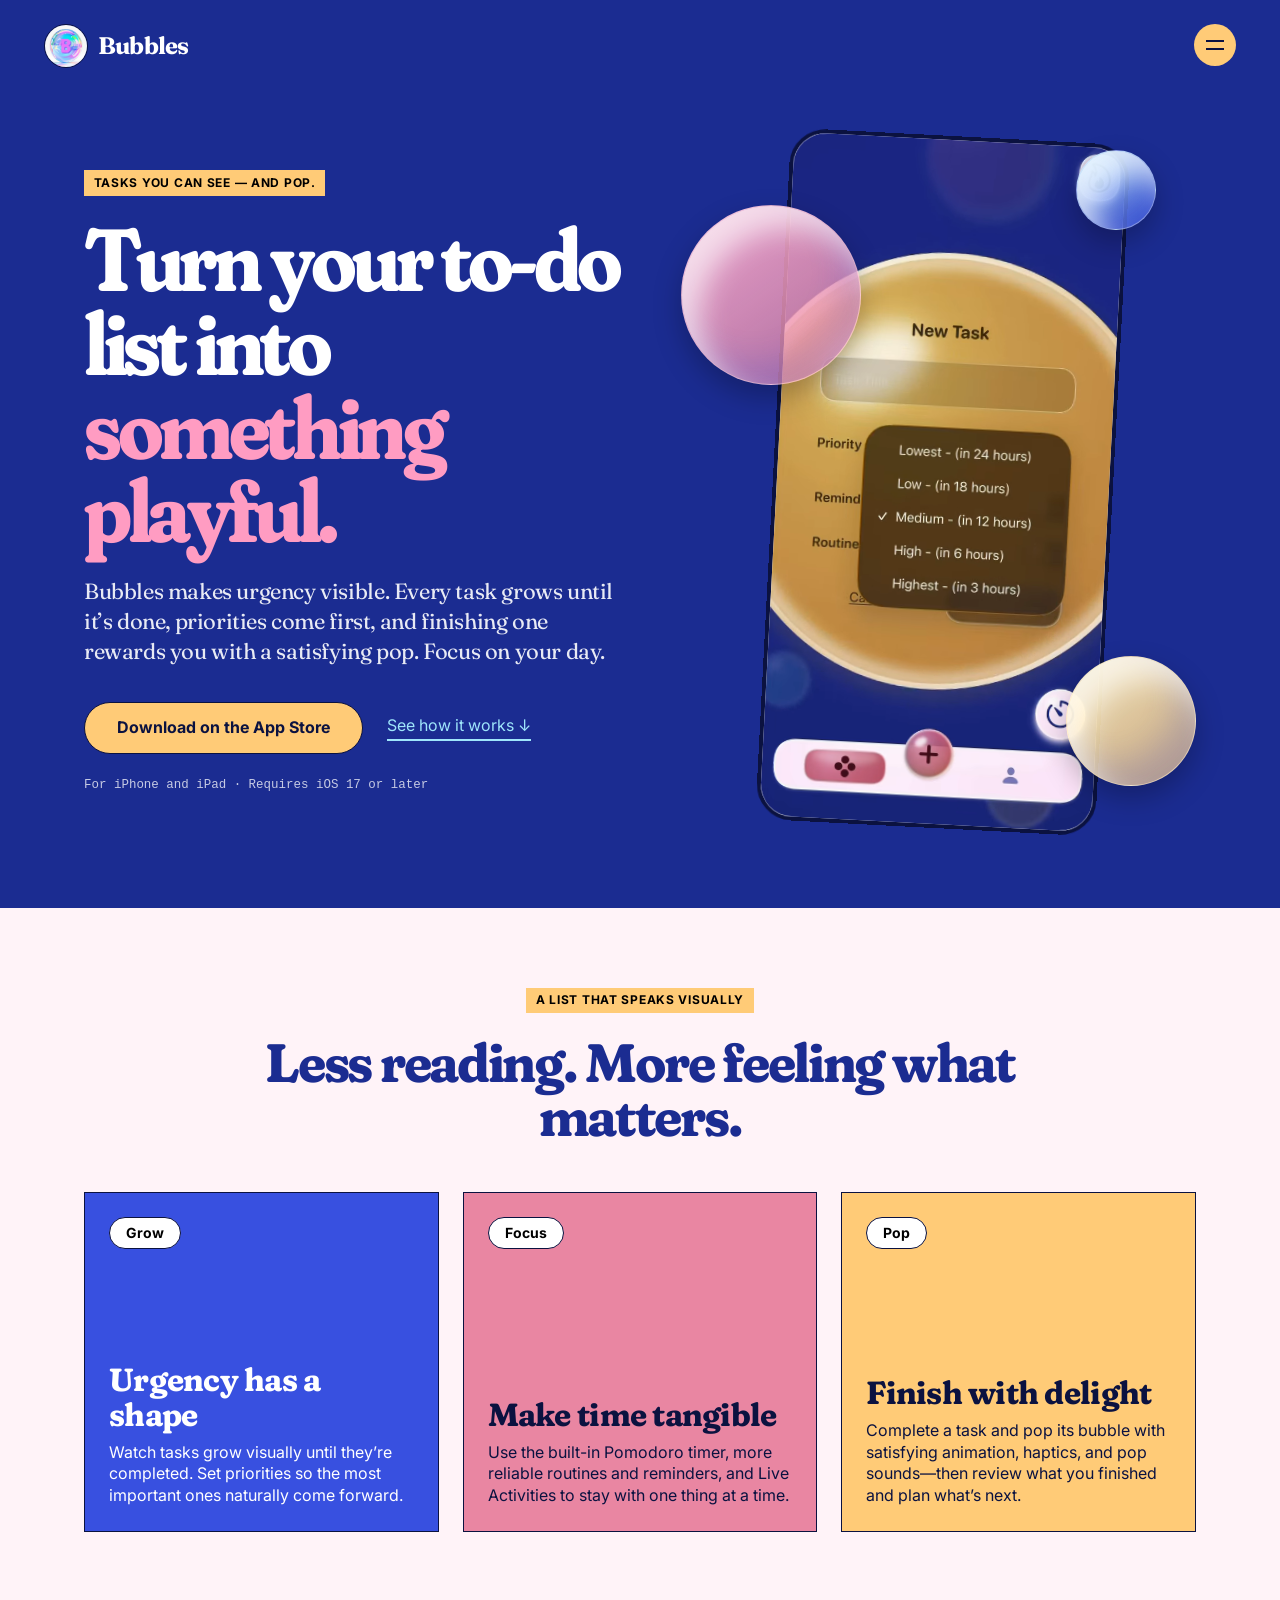
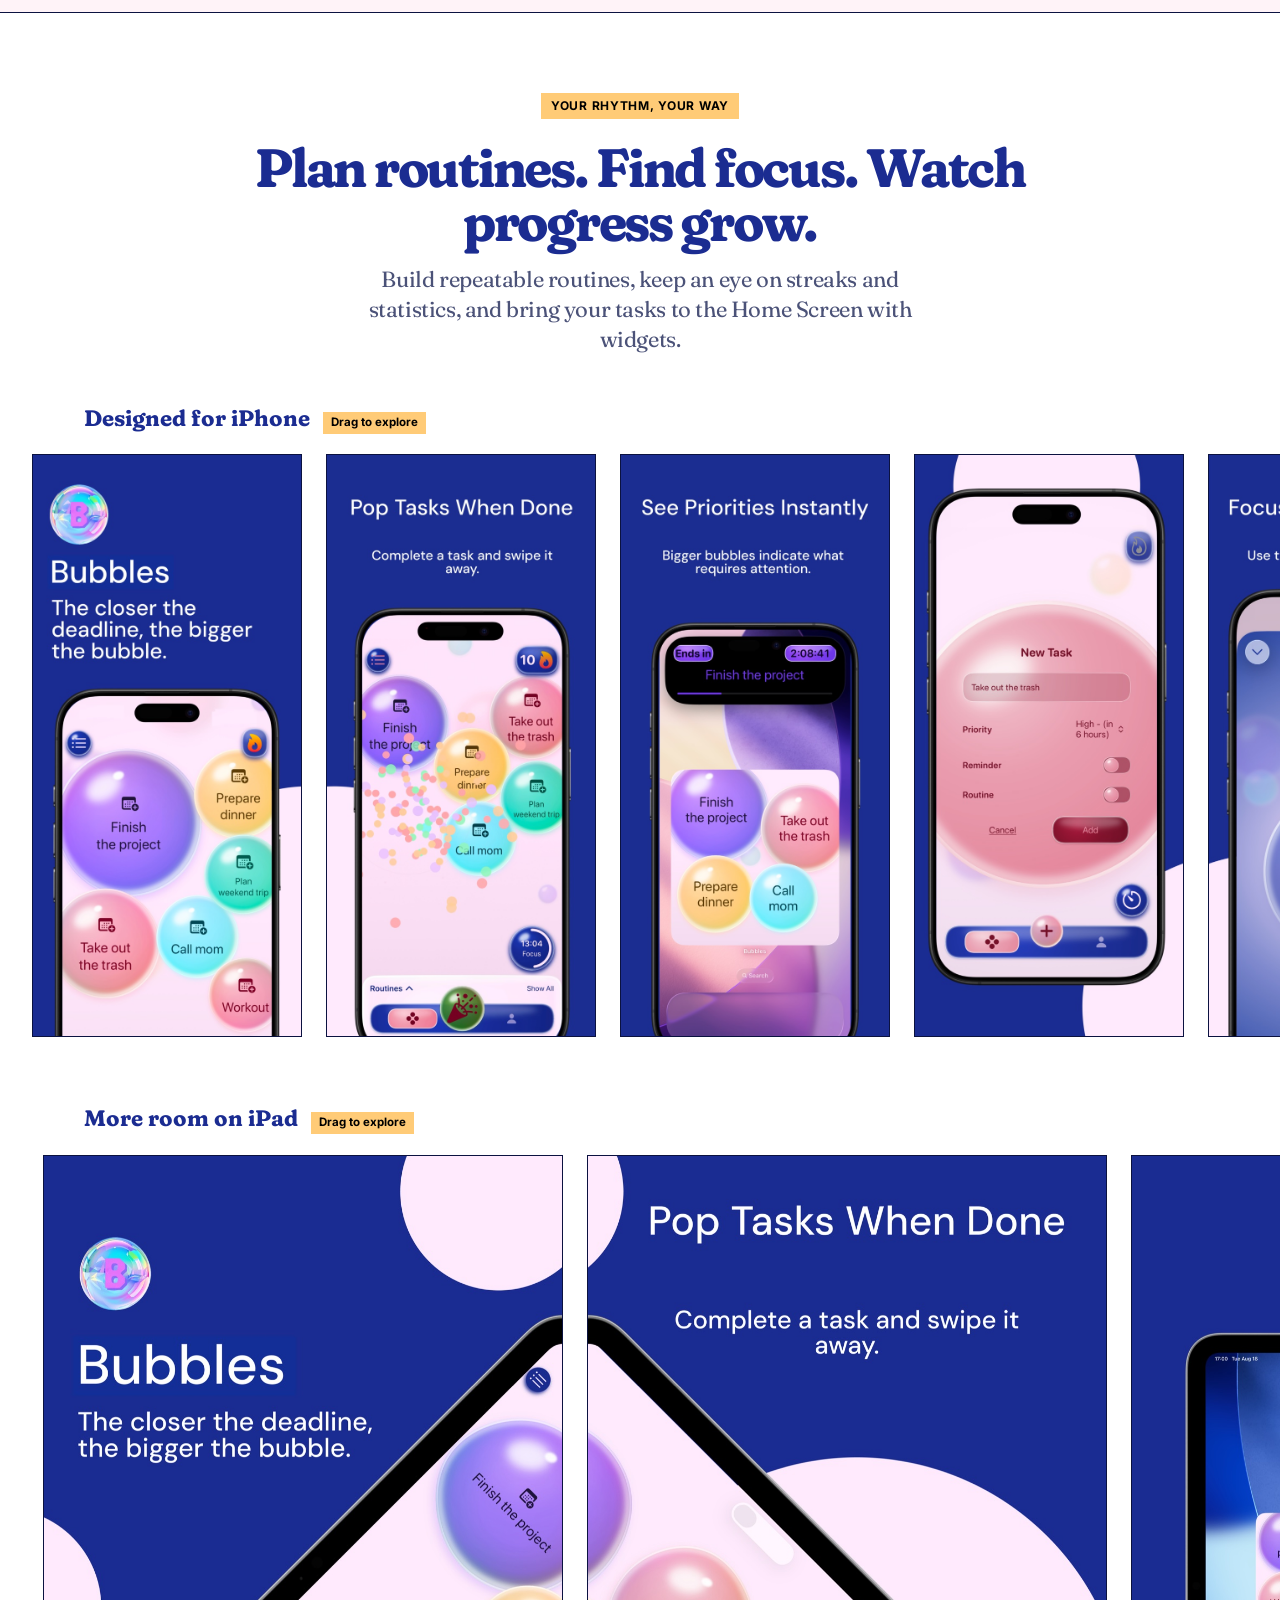
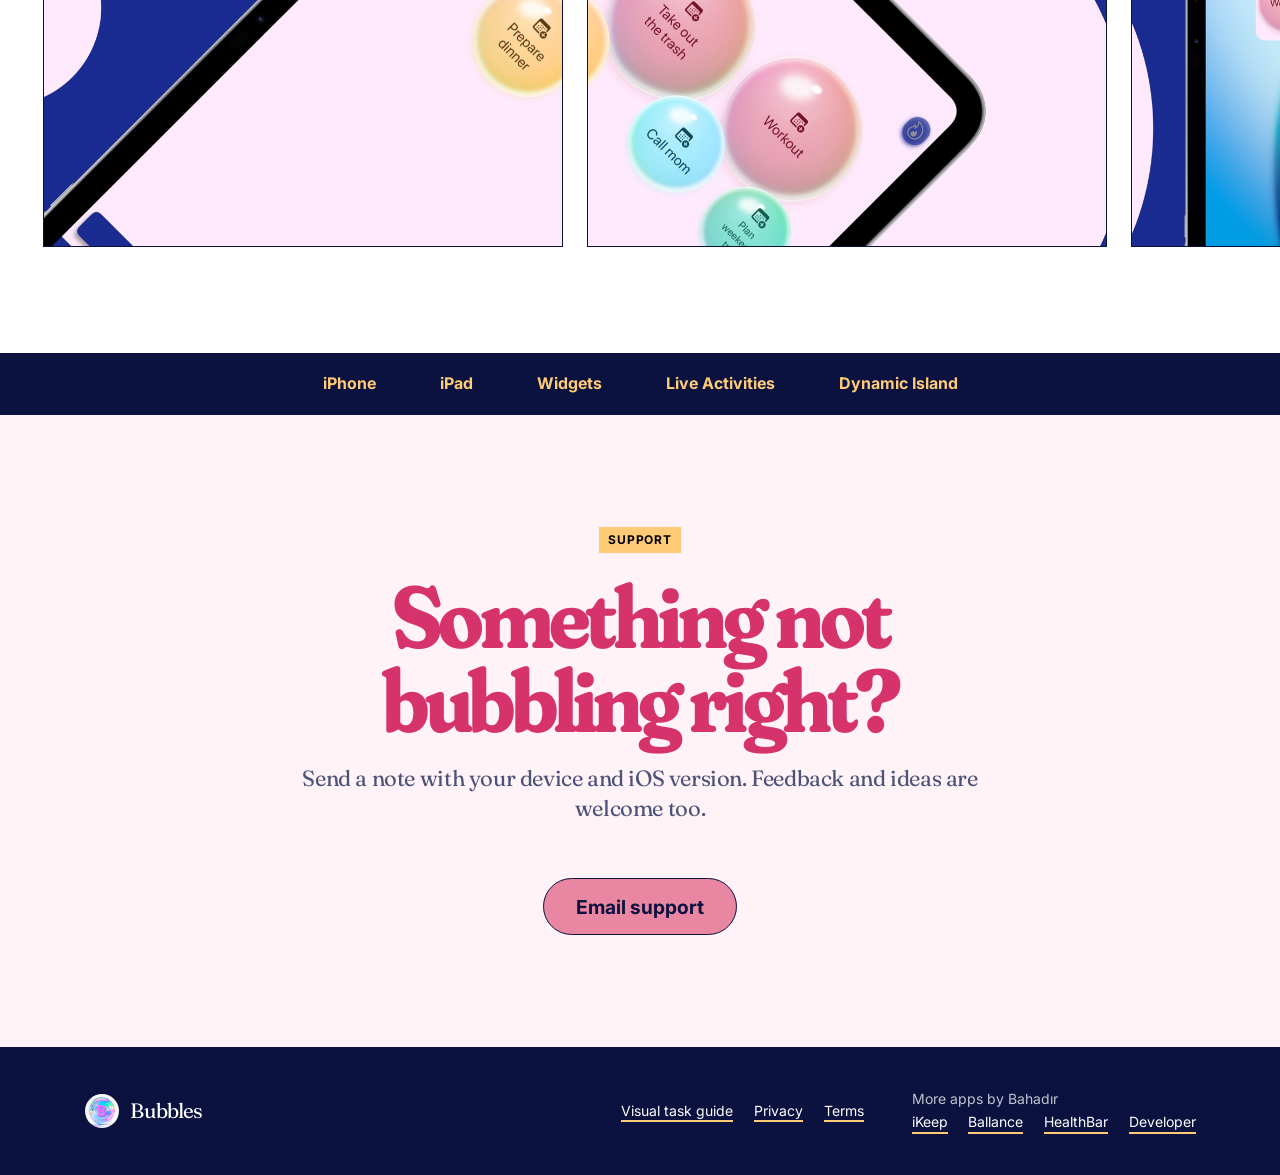
==== commit 82765908: "Use latest App Store screenshots; remove outdated images Replaces the screenshot galleries with the " ====
--- a/index.html
+++ b/index.html
@@ -4,21 +4,21 @@
 <section id="how" class="section"><p class="tag">A list that speaks visually</p><h2>Less reading. More feeling what matters.</h2><div class="cards"><article><b>Grow</b><h3>Urgency has a shape</h3><p>Watch tasks grow visually until they’re completed. Set priorities so the most important ones naturally come forward.</p></article><article><b>Focus</b><h3>Make time tangible</h3><p>Use the built-in Pomodoro timer, more reliable routines and reminders, and Live Activities to stay with one thing at a time.</p></article><article><b>Pop</b><h3>Finish with delight</h3><p>Complete a task and pop its bubble with satisfying animation, haptics, and pop sounds—then review what you finished and plan what’s next.</p></article></div></section>
 <section id="screens" class="section screens"><div class="screens-intro"><p class="tag">Your rhythm, your way</p><h2>Plan routines. Find focus. Watch progress grow.</h2><p>Build repeatable routines, keep an eye on streaks and statistics, and bring your tasks to the Home Screen with widgets.</p></div>
 <div class="showcase" data-carousel data-speed="26"><div class="showcase-heading"><h3>Designed for iPhone</h3><span>Drag to explore</span></div><div class="screenshot-track" tabindex="0" aria-label="Bubbles screenshots for iPhone. Scroll horizontally to explore."><div class="screenshot-set">
-<img src="/assets/screens/iphone/01_slice_1.jpg" alt="Bubbles visual task overview on iPhone" width="640" height="1387">
-<img src="/assets/screens/iphone/01_slice_2.jpg" alt="Creating and organizing tasks in Bubbles on iPhone" width="640" height="1387" loading="lazy">
-<img src="/assets/screens/iphone/01_slice_3.jpg" alt="Bubbles task details on iPhone" width="640" height="1387" loading="lazy">
-<img src="/assets/screens/iphone/01_slice_4.jpg" alt="Routine planning in Bubbles on iPhone" width="640" height="1387" loading="lazy">
-<img src="/assets/screens/iphone/01_slice_5.jpg" alt="Pomodoro focus tools in Bubbles on iPhone" width="640" height="1387" loading="lazy">
-<img src="/assets/screens/iphone/01_slice_6.jpg" alt="Bubbles progress and statistics on iPhone" width="640" height="1387" loading="lazy">
-<img src="/assets/screens/iphone/01_slice_7.jpg" alt="Bubbles widgets and Live Activities on iPhone" width="640" height="1387" loading="lazy">
+<img src="/assets/screens/iphone/01_slice_1.jpg" alt="Bubbles App Store screenshot showing tasks as growing bubbles on iPhone" width="640" height="1387">
+<img src="/assets/screens/iphone/01_slice_2.jpg" alt="Bubbles App Store screenshot showing a task popping when done" width="640" height="1387" loading="lazy">
+<img src="/assets/screens/iphone/01_slice_3.jpg" alt="Bubbles App Store screenshot showing priorities through bubble size" width="640" height="1387" loading="lazy">
+<img src="/assets/screens/iphone/01_slice_4.jpg" alt="Bubbles App Store screenshot showing a new task with priority, reminder and routine options" width="640" height="1387" loading="lazy">
+<img src="/assets/screens/iphone/01_slice_5.jpg" alt="Bubbles App Store screenshot showing the Pomodoro focus timer" width="640" height="1387" loading="lazy">
+<img src="/assets/screens/iphone/01_slice_6.jpg" alt="Bubbles App Store screenshot showing completed tasks" width="640" height="1387" loading="lazy">
+<img src="/assets/screens/iphone/01_slice_7.jpg" alt="Bubbles App Store screenshot showing productivity statistics" width="640" height="1387" loading="lazy">
 </div></div></div>
 <div class="showcase ipad-showcase" data-carousel data-speed="20"><div class="showcase-heading"><h3>More room on iPad</h3><span>Drag to explore</span></div><div class="screenshot-track" tabindex="0" aria-label="Bubbles screenshots for iPad. Scroll horizontally to explore."><div class="screenshot-set">
-<img src="/assets/screens/ipad/01_slice_1.jpg" alt="Bubbles visual task overview on iPad" width="960" height="1280" loading="lazy">
-<img src="/assets/screens/ipad/01_slice_2.jpg" alt="Organizing tasks in Bubbles on iPad" width="960" height="1280" loading="lazy">
-<img src="/assets/screens/ipad/01_slice_3.jpg" alt="Bubbles productivity tools on iPad" width="960" height="1280" loading="lazy">
-<img src="/assets/screens/ipad/01_slice_4.jpg" alt="Routine planning in Bubbles on iPad" width="960" height="1280" loading="lazy">
-<img src="/assets/screens/ipad/01_slice_5.jpg" alt="Bubbles focus experience on iPad" width="960" height="1280" loading="lazy">
-<img src="/assets/screens/ipad/01_slice_6.jpg" alt="Bubbles progress view on iPad" width="960" height="1280" loading="lazy">
+<img src="/assets/screens/ipad/01_slice_1.jpg" alt="Bubbles App Store screenshot showing task bubbles on iPad" width="960" height="1280" loading="lazy">
+<img src="/assets/screens/ipad/01_slice_2.jpg" alt="Bubbles App Store screenshot showing a task popping on iPad" width="960" height="1280" loading="lazy">
+<img src="/assets/screens/ipad/01_slice_3.jpg" alt="Bubbles App Store screenshot showing widgets on iPad" width="960" height="1280" loading="lazy">
+<img src="/assets/screens/ipad/01_slice_4.jpg" alt="Bubbles App Store screenshot showing a new task on iPad" width="960" height="1280" loading="lazy">
+<img src="/assets/screens/ipad/01_slice_5.jpg" alt="Bubbles App Store screenshot showing completed tasks on iPad" width="960" height="1280" loading="lazy">
+<img src="/assets/screens/ipad/01_slice_6.jpg" alt="Bubbles App Store screenshot showing productivity statistics on iPad" width="960" height="1280" loading="lazy">
 </div></div></div></section>
 <section class="marquee" aria-label="Platforms"><span>iPhone</span><span>iPad</span><span>Widgets</span><span>Live Activities</span><span>Dynamic Island</span></section>
 <section id="support" class="section support"><div><p class="tag">Support</p><h2>Something not bubbling right?</h2><p>Send a note with your device and iOS version. Feedback and ideas are welcome too.</p></div><a class="pill primary" href="mailto:sonmezbahad@gmail.com?subject=Bubbles%20Support">Email support</a></section></main>
